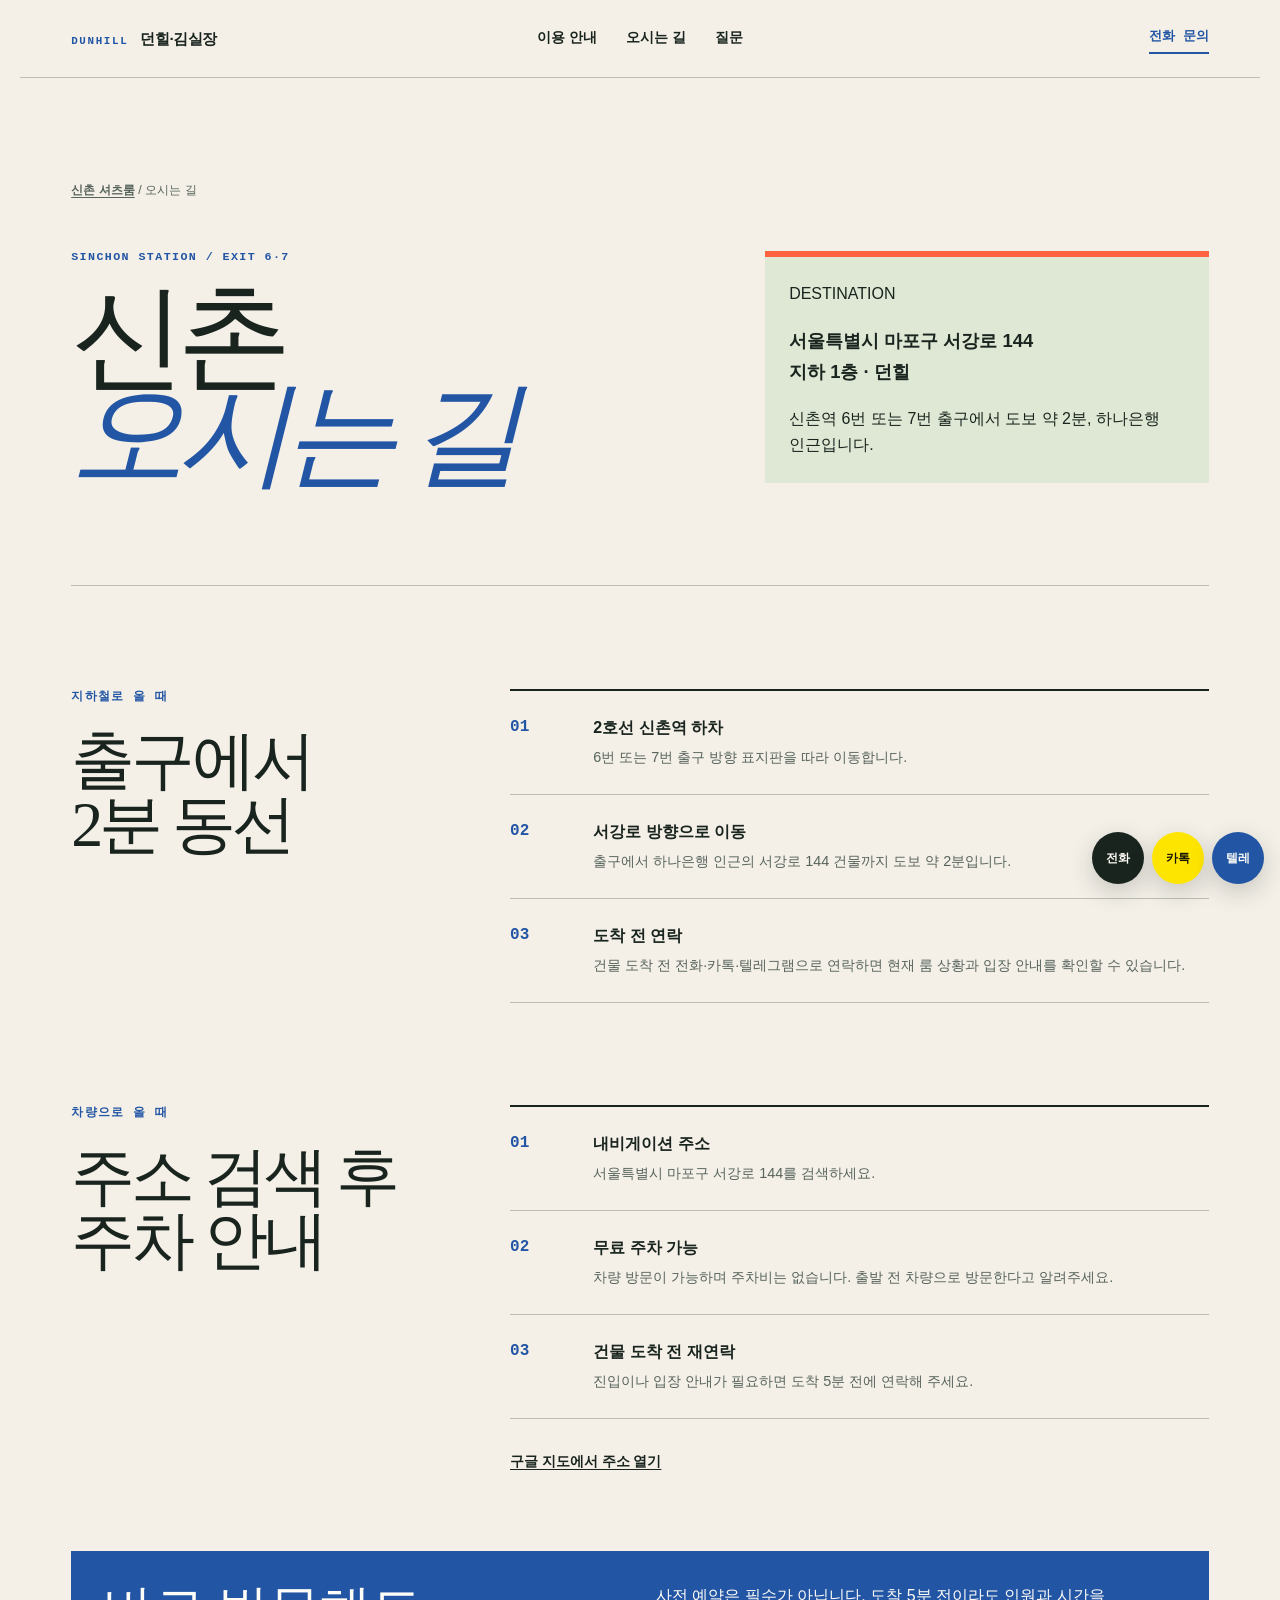
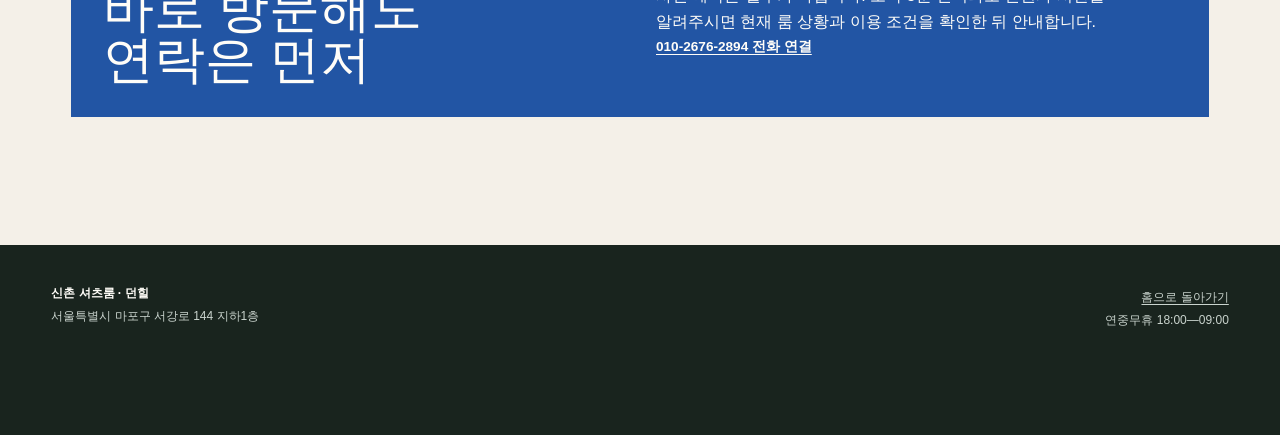
==== location/index.html @ 96c74629 "Publish the Sinchon Shirtroom site with location-focused content and GitHub Pages SEO support. Co-au" ====
<!DOCTYPE html>
<html lang="ko">
<head>
  <meta charset="utf-8">
  <meta name="viewport" content="width=device-width, initial-scale=1">
  <title>신촌 셔츠룸 위치 | 신촌역 6·7번 출구 도보 2분</title>
  <meta name="description" content="신촌 셔츠룸 던힐 오시는 길. 서울 마포구 서강로 144 지하1층, 신촌역 6·7번 출구에서 도보 2분. 하나은행 인근, 무료 주차 가능.">
  <meta name="robots" content="index,follow,max-image-preview:large">
  <link rel="canonical" href="https://shirt-room.github.io/sinchonshirtroom/location/">
  <meta name="theme-color" content="#dfe8d5">

  <meta property="og:type" content="website">
  <meta property="og:locale" content="ko_KR">
  <meta property="og:site_name" content="신촌 셔츠룸 · 던힐">
  <meta property="og:title" content="신촌 셔츠룸 위치 | 신촌역 도보 2분">
  <meta property="og:description" content="신촌역 6·7번 출구에서 서강로 144 지하1층까지 오는 길을 확인하세요.">
  <meta property="og:url" content="https://shirt-room.github.io/sinchonshirtroom/location/">
  <meta property="og:image" content="https://shirt-room.github.io/sinchonshirtroom/assets/img/og-card.svg">
  <meta property="og:image:alt" content="신촌 셔츠룸 던힐 위치 안내">
  <meta name="twitter:card" content="summary_large_image">

  <link rel="icon" href="../favicon.svg" type="image/svg+xml">
  <link rel="stylesheet" href="../assets/css/site.css">
  <script type="application/ld+json">
  {
    "@context": "https://schema.org",
    "@graph": [
      {
        "@type": "WebPage",
        "@id": "https://shirt-room.github.io/sinchonshirtroom/location/#webpage",
        "url": "https://shirt-room.github.io/sinchonshirtroom/location/",
        "name": "신촌 셔츠룸 위치",
        "description": "신촌역 6·7번 출구에서 던힐까지 오는 길과 주차 안내",
        "inLanguage": "ko-KR",
        "isPartOf": {
          "@id": "https://shirt-room.github.io/sinchonshirtroom/#website"
        },
        "about": {
          "@id": "https://shirt-room.github.io/sinchonshirtroom/#business"
        }
      },
      {
        "@type": "BreadcrumbList",
        "itemListElement": [
          {
            "@type": "ListItem",
            "position": 1,
            "name": "신촌 셔츠룸",
            "item": "https://shirt-room.github.io/sinchonshirtroom/"
          },
          {
            "@type": "ListItem",
            "position": 2,
            "name": "오시는 길",
            "item": "https://shirt-room.github.io/sinchonshirtroom/location/"
          }
        ]
      }
    ]
  }
  </script>
</head>
<body>
  <a class="skip-link" href="#main">본문 바로가기</a>
  <header class="site-header">
    <a class="wordmark" href="../" aria-label="신촌 셔츠룸 홈">
      <span>DUNHILL</span>
      <strong>던힐·김실장</strong>
    </a>
    <nav class="top-nav" aria-label="주요 메뉴">
      <a href="../#guide">이용 안내</a>
      <a href="./" aria-current="page">오시는 길</a>
      <a href="../#faq">질문</a>
    </nav>
    <a class="header-call" href="tel:01026762894">전화&nbsp;문의</a>
  </header>

  <main id="main" class="subpage-main">
    <nav class="breadcrumb" aria-label="현재 위치">
      <a href="../">신촌 셔츠룸</a> <span aria-hidden="true">/</span> 오시는 길
    </nav>

    <section class="subpage-hero" aria-labelledby="location-title">
      <div>
        <p class="frequency">SINCHON STATION / EXIT 6·7</p>
        <h1 id="location-title">신촌<br><em>오시는 길</em></h1>
      </div>
      <div class="subpage-hero-copy">
        <p>DESTINATION</p>
        <address>서울특별시 마포구 서강로 144<br>지하 1층 · 던힐</address>
        <p>신촌역 6번 또는 7번 출구에서 도보 약 2분, 하나은행 인근입니다.</p>
      </div>
    </section>

    <section class="direction-list" aria-labelledby="walk-title">
      <div>
        <p class="eyebrow">지하철로 올 때</p>
        <h2 id="walk-title">출구에서<br>2분 동선</h2>
      </div>
      <ol class="direction-steps">
        <li>
          <div>
            <h3>2호선 신촌역 하차</h3>
            <p>6번 또는 7번 출구 방향 표지판을 따라 이동합니다.</p>
          </div>
        </li>
        <li>
          <div>
            <h3>서강로 방향으로 이동</h3>
            <p>출구에서 하나은행 인근의 서강로 144 건물까지 도보 약 2분입니다.</p>
          </div>
        </li>
        <li>
          <div>
            <h3>도착 전 연락</h3>
            <p>건물 도착 전 전화·카톡·텔레그램으로 연락하면 현재 룸 상황과 입장 안내를 확인할 수 있습니다.</p>
          </div>
        </li>
      </ol>
    </section>

    <section class="direction-list" aria-labelledby="car-title">
      <div>
        <p class="eyebrow">차량으로 올 때</p>
        <h2 id="car-title">주소 검색 후<br>주차 안내</h2>
      </div>
      <div>
        <ol class="direction-steps">
          <li>
            <div>
              <h3>내비게이션 주소</h3>
              <p>서울특별시 마포구 서강로 144를 검색하세요.</p>
            </div>
          </li>
          <li>
            <div>
              <h3>무료 주차 가능</h3>
              <p>차량 방문이 가능하며 주차비는 없습니다. 출발 전 차량으로 방문한다고 알려주세요.</p>
            </div>
          </li>
          <li>
            <div>
              <h3>건물 도착 전 재연락</h3>
              <p>진입이나 입장 안내가 필요하면 도착 5분 전에 연락해 주세요.</p>
            </div>
          </li>
        </ol>
        <p class="route-actions">
          <a href="https://www.google.com/maps/search/?api=1&amp;query=%EC%84%9C%EC%9A%B8%ED%8A%B9%EB%B3%84%EC%8B%9C+%EB%A7%88%ED%8F%AC%EA%B5%AC+%EC%84%9C%EA%B0%95%EB%A1%9C+144" target="_blank" rel="noopener noreferrer">구글 지도에서 주소 열기</a>
        </p>
      </div>
    </section>

    <section class="location-note" aria-labelledby="before-title">
      <h2 id="before-title">바로 방문해도<br>연락은 먼저</h2>
      <div>
        <p>사전 예약은 필수가 아닙니다. 도착 5분 전이라도 인원과 시간을 알려주시면 현재 룸 상황과 이용 조건을 확인한 뒤 안내합니다.</p>
        <p class="route-actions"><a href="tel:01026762894">010&#8209;2676&#8209;2894&nbsp;전화&nbsp;연결</a></p>
      </div>
    </section>
  </main>

  <footer class="site-footer">
    <div>
      <strong>신촌 셔츠룸 · 던힐</strong>
      <p>서울특별시 마포구 서강로 144 지하1층</p>
    </div>
    <div>
      <p><a href="../">홈으로 돌아가기</a></p>
      <p>연중무휴 18:00—09:00</p>
    </div>
  </footer>

  <nav class="floating-contact" aria-label="빠른 연락">
    <a class="quick-phone" href="tel:01026762894" aria-label="신촌 셔츠룸 전화 연결">전화</a>
    <button class="quick-kakao" type="button" data-copy="Ah88261" data-copy-label="카톡" aria-label="카카오톡 ID Ah88261 복사">카톡</button>
    <a class="quick-telegram" href="https://t.me/wnsrb001" target="_blank" rel="noopener noreferrer" aria-label="텔레그램 연결">텔레</a>
  </nav>
  <div class="copy-toast" role="status" aria-live="polite" data-toast></div>
  <script src="../assets/js/site.js" defer></script>
</body>
</html>
---- assets/css/site.css ----
:root {
  --paper: #f4f0e8;
  --pistachio: #dfe8d5;
  --ink: #19241e;
  --blue: #2255a4;
  --orange: #ff623e;
  --white: #fffdf8;
  --line: rgba(25, 36, 30, 0.25);
  --muted: #57645c;
  --max: 1240px;
  --side: clamp(1.1rem, 4vw, 4rem);
  --serif: Georgia, "Times New Roman", serif;
  --sans: "Pretendard Variable", Pretendard, "Noto Sans KR", "Malgun Gothic", sans-serif;
  --mono: "SFMono-Regular", Consolas, "Liberation Mono", monospace;
}

* {
  box-sizing: border-box;
}

html {
  scroll-behavior: smooth;
}

body {
  margin: 0;
  color: var(--ink);
  background: var(--paper);
  font-family: var(--sans);
  line-height: 1.65;
  word-break: keep-all;
  overflow-wrap: break-word;
}

button,
a {
  -webkit-tap-highlight-color: transparent;
}

a {
  color: inherit;
  text-decoration-thickness: 1px;
  text-underline-offset: 0.24em;
}

button,
input {
  font: inherit;
}

button {
  color: inherit;
}

address {
  font-style: normal;
}

.skip-link {
  position: fixed;
  z-index: 1000;
  top: 0.7rem;
  left: 0.7rem;
  padding: 0.65rem 0.9rem;
  color: var(--white);
  background: var(--ink);
  transform: translateY(-150%);
}

.skip-link:focus {
  transform: translateY(0);
}

:focus-visible {
  outline: 3px solid var(--orange);
  outline-offset: 4px;
}

.site-header {
  width: min(100%, var(--max));
  min-height: 78px;
  margin: 0 auto;
  padding: 0 var(--side);
  display: grid;
  grid-template-columns: 1fr auto 1fr;
  align-items: center;
  gap: 2rem;
  border-bottom: 1px solid var(--line);
}

.wordmark {
  width: max-content;
  display: flex;
  align-items: baseline;
  gap: 0.75rem;
  text-decoration: none;
}

.wordmark span {
  font: 700 0.68rem/1 var(--mono);
  letter-spacing: 0.15em;
  color: var(--blue);
}

.wordmark strong {
  font-size: 0.95rem;
  letter-spacing: -0.03em;
}

.top-nav {
  display: flex;
  gap: 1.8rem;
  font-size: 0.86rem;
  font-weight: 700;
}

.top-nav a {
  text-decoration: none;
}

.top-nav a:hover {
  color: var(--blue);
}

.header-call {
  justify-self: end;
  padding: 0.5rem 0;
  color: var(--blue);
  font: 800 0.8rem/1 var(--mono);
  text-decoration: none;
  border-bottom: 2px solid currentColor;
}

main {
  display: block;
}

.hero {
  width: min(100%, var(--max));
  min-height: 690px;
  margin: 0 auto;
  padding: clamp(3.5rem, 8vw, 7.5rem) var(--side) clamp(4rem, 8vw, 7rem);
  display: grid;
  grid-template-columns: minmax(0, 1.55fr) minmax(290px, 0.7fr);
  gap: clamp(3rem, 7vw, 7rem);
  align-items: end;
  background:
    linear-gradient(var(--line), var(--line)) 62% 0 / 1px 100% no-repeat,
    var(--pistachio);
}

.frequency,
.eyebrow {
  margin: 0 0 1.5rem;
  color: var(--blue);
  font: 700 0.73rem/1.4 var(--mono);
  letter-spacing: 0.12em;
  text-transform: uppercase;
}

.sub-brand {
  margin: 0;
  display: flex;
  align-items: center;
  gap: 0.75rem;
  font-size: 1rem;
  font-weight: 800;
}

.sub-brand span {
  color: var(--orange);
}

.hero h1 {
  max-width: 770px;
  margin: 1rem 0 1.7rem;
  font: 400 clamp(5.2rem, 11vw, 9.6rem)/0.79 var(--serif);
  letter-spacing: -0.09em;
}

.hero h1 em {
  color: var(--blue);
  font-style: italic;
}

.hero-lead {
  max-width: 630px;
  margin: 0;
  font-size: clamp(1.02rem, 1.5vw, 1.22rem);
  line-height: 1.8;
}

.hero-actions {
  margin-top: 2.2rem;
  display: flex;
  flex-wrap: wrap;
  gap: 0.7rem;
}

.button {
  min-height: 50px;
  padding: 0.8rem 1.2rem;
  display: inline-flex;
  align-items: center;
  justify-content: center;
  border: 1px solid var(--ink);
  border-radius: 0;
  font-size: 0.9rem;
  font-weight: 800;
  text-decoration: none;
  cursor: pointer;
}

.button-primary {
  color: var(--white);
  background: var(--ink);
}

.button-secondary {
  background: transparent;
}

.button:hover {
  color: var(--white);
  background: var(--blue);
  border-color: var(--blue);
}

.on-air {
  margin-bottom: 0.3rem;
  background: var(--white);
  border-top: 7px solid var(--orange);
}

.on-air-head {
  min-height: 54px;
  padding: 0 1.15rem;
  display: flex;
  align-items: center;
  gap: 0.7rem;
  color: var(--white);
  background: var(--blue);
  font: 700 0.75rem/1 var(--mono);
  letter-spacing: 0.08em;
}

.signal {
  width: 9px;
  height: 9px;
  display: inline-block;
  background: var(--orange);
  border-radius: 50%;
}

.on-air dl {
  margin: 0;
}

.on-air dl div {
  min-height: 72px;
  padding: 0.9rem 1.15rem;
  display: grid;
  grid-template-columns: 4rem 1fr;
  align-items: center;
  gap: 0.7rem;
  border-bottom: 1px solid var(--line);
}

.on-air dt {
  color: var(--blue);
  font: 700 0.68rem/1 var(--mono);
  letter-spacing: 0.1em;
}

.on-air dd {
  margin: 0;
  font-weight: 800;
  line-height: 1.4;
}

.on-air > p {
  margin: 0;
  padding: 1.15rem;
  color: var(--muted);
  font-size: 0.82rem;
  line-height: 1.65;
}

.notice-strip {
  padding: 1.05rem var(--side);
  display: flex;
  justify-content: center;
  gap: 2rem;
  color: var(--white);
  background: var(--ink);
  font: 700 0.78rem/1.45 var(--mono);
  letter-spacing: -0.02em;
}

.notice-strip p {
  margin: 0;
}

.notice-strip p:first-child {
  color: #aee05e;
}

.editorial-section {
  width: min(100%, var(--max));
  margin: 0 auto;
  padding: clamp(5rem, 10vw, 9rem) var(--side);
  display: grid;
  grid-template-columns: 90px minmax(0, 1fr) minmax(250px, 0.48fr);
  gap: clamp(2rem, 5vw, 5rem);
  border-bottom: 1px solid var(--line);
}

.section-index {
  padding-top: 0.4rem;
  color: var(--blue);
  font-family: var(--mono);
}

.section-index span {
  display: block;
  font-size: 2.5rem;
  line-height: 1;
}

.section-index p {
  margin: 0.8rem 0 0;
  font-size: 0.66rem;
  font-weight: 700;
  line-height: 1.5;
  letter-spacing: 0.1em;
}

.section-main h2,
.program-heading h2,
.route-copy h2,
.hours-section h2,
.faq-heading h2,
.contact-stage h2 {
  margin: 0;
  font: 400 clamp(2.5rem, 5vw, 5.3rem)/0.98 var(--serif);
  letter-spacing: -0.06em;
}

.section-intro {
  max-width: 630px;
  margin: 1.8rem 0 3rem;
  color: var(--muted);
  font-size: 1.03rem;
}

.cue-list {
  margin: 0;
  padding: 0;
  list-style: none;
  border-top: 2px solid var(--ink);
}

.cue-list li {
  padding: 1.35rem 0;
  display: grid;
  grid-template-columns: 5.5rem 1fr;
  gap: 1rem;
  border-bottom: 1px solid var(--line);
}

.cue-list li > span {
  padding-top: 0.24rem;
  color: var(--blue);
  font: 700 0.72rem/1 var(--mono);
}

.cue-list h3,
.program-item h3 {
  margin: 0 0 0.35rem;
  font-size: 1.08rem;
  line-height: 1.35;
  letter-spacing: -0.03em;
}

.cue-list p,
.program-item p {
  margin: 0;
  color: var(--muted);
  font-size: 0.9rem;
  line-height: 1.65;
}

.message-sample {
  align-self: end;
  padding: 1.35rem;
  background: var(--blue);
  color: var(--white);
  transform: rotate(1.5deg);
}

.message-sample > p {
  margin: 0 0 1.4rem;
  color: #c6d9ff;
  font: 700 0.65rem/1 var(--mono);
  letter-spacing: 0.1em;
}

.message-sample blockquote {
  margin: 0;
  font-size: 1.05rem;
  font-weight: 800;
  line-height: 1.7;
}

.message-sample button {
  width: 100%;
  margin-top: 1.4rem;
  padding: 0.75rem;
  color: var(--ink);
  background: var(--white);
  border: 0;
  border-radius: 0;
  font-size: 0.8rem;
  font-weight: 800;
  cursor: pointer;
}

.program-grid {
  width: min(100%, var(--max));
  margin: 0 auto;
  padding: clamp(5rem, 9vw, 8rem) var(--side);
  display: grid;
  grid-template-columns: repeat(4, minmax(0, 1fr));
  border-bottom: 1px solid var(--line);
}

.program-heading {
  grid-column: span 2;
  padding: 0 clamp(1rem, 3vw, 3rem) 4rem 0;
}

.program-item {
  min-height: 230px;
  padding: 1.5rem;
  display: flex;
  flex-direction: column;
  justify-content: flex-end;
  border-left: 1px solid var(--line);
  border-top: 1px solid var(--line);
}

.program-item > span {
  margin-bottom: auto;
  color: var(--orange);
  font: 700 1.5rem/1 var(--mono);
}

.program-item:nth-of-type(2) {
  background: var(--pistachio);
}

.program-item:nth-of-type(4) {
  color: var(--white);
  background: var(--blue);
}

.program-item:nth-of-type(4) p {
  color: #dce8ff;
}

.route-section {
  width: min(100%, var(--max));
  margin: 0 auto;
  padding: 0 var(--side);
  display: grid;
  grid-template-columns: 1fr 1fr;
  border-bottom: 1px solid var(--line);
}

.route-map {
  min-height: 650px;
  position: relative;
  overflow: hidden;
  background: var(--orange);
  border-right: 1px solid var(--line);
}

.route-line {
  position: absolute;
  top: 18%;
  left: 23%;
  width: 4px;
  height: 67%;
  background: var(--ink);
  transform: rotate(27deg);
  transform-origin: center;
}

.route-line::before,
.route-line::after {
  content: "";
  width: 18px;
  height: 18px;
  position: absolute;
  left: 50%;
  background: var(--paper);
  border: 4px solid var(--ink);
  border-radius: 50%;
  transform: translateX(-50%);
}

.route-line::before {
  top: 22%;
}

.route-line::after {
  bottom: 12%;
}

.station {
  width: 68px;
  height: 68px;
  position: absolute;
  display: grid;
  place-items: center;
  color: var(--white);
  background: var(--blue);
  border-radius: 50%;
  font: 700 1.8rem/1 var(--mono);
  z-index: 1;
}

.station-six {
  top: 11%;
  left: 12%;
}

.station-seven {
  bottom: 12%;
  right: 11%;
}

.landmark,
.destination {
  position: absolute;
  padding: 0.6rem 0.75rem;
  color: var(--ink);
  background: var(--paper);
  border: 2px solid var(--ink);
  font: 800 0.75rem/1.25 var(--mono);
}

.landmark {
  top: 36%;
  right: 10%;
}

.destination {
  bottom: 24%;
  left: 12%;
  color: var(--white);
  background: var(--ink);
}

.route-copy {
  padding: clamp(4rem, 8vw, 7rem) clamp(2rem, 6vw, 6rem);
  align-self: center;
}

.route-copy address {
  margin: 2rem 0 1rem;
  font-size: 1.15rem;
  font-weight: 800;
  line-height: 1.65;
}

.route-copy > p {
  margin: 0;
  color: var(--muted);
}

.route-actions {
  margin-top: 2rem;
  display: flex;
  flex-wrap: wrap;
  gap: 1rem;
  font-size: 0.85rem;
  font-weight: 800;
}

.hours-section {
  width: min(100%, var(--max));
  margin: 0 auto;
  padding: clamp(5rem, 10vw, 9rem) var(--side);
  display: grid;
  grid-template-columns: 1.2fr 0.8fr;
  gap: clamp(3rem, 8vw, 8rem);
  border-bottom: 1px solid var(--line);
}

.hours-copy > p {
  margin: 0 0 2.5rem;
  color: var(--muted);
}

.hours-copy dl {
  margin: 0;
  border-top: 2px solid var(--ink);
}

.hours-copy dl div {
  padding: 1rem 0;
  display: flex;
  justify-content: space-between;
  gap: 1.5rem;
  border-bottom: 1px solid var(--line);
}

.hours-copy dt {
  font-size: 0.86rem;
}

.hours-copy dd {
  margin: 0;
  font: 700 0.85rem/1.4 var(--mono);
}

.faq-section {
  width: min(100%, var(--max));
  margin: 0 auto;
  padding: clamp(5rem, 10vw, 9rem) var(--side);
  display: grid;
  grid-template-columns: 0.75fr 1.25fr;
  gap: clamp(3rem, 8vw, 8rem);
  background: var(--pistachio);
}

.faq-list {
  border-top: 2px solid var(--ink);
}

.faq-list details {
  border-bottom: 1px solid var(--line);
}

.faq-list summary {
  padding: 1.25rem 2.5rem 1.25rem 0;
  position: relative;
  list-style: none;
  font-weight: 800;
  cursor: pointer;
}

.faq-list summary::-webkit-details-marker {
  display: none;
}

.faq-list summary::after {
  content: "+";
  position: absolute;
  top: 1.1rem;
  right: 0;
  color: var(--blue);
  font: 400 1.55rem/1 var(--mono);
}

.faq-list details[open] summary::after {
  content: "−";
}

.faq-list details p {
  margin: -0.35rem 2.5rem 1.4rem 0;
  color: var(--muted);
  font-size: 0.92rem;
}

.contact-stage {
  padding: clamp(5rem, 10vw, 9rem) var(--side);
  color: var(--white);
  background: var(--blue);
  text-align: center;
}

.contact-stage > p {
  margin: 0 0 1.5rem;
  color: #bcd0f5;
  font: 700 0.75rem/1 var(--mono);
  letter-spacing: 0.16em;
}

.contact-stage h2 {
  max-width: 760px;
  margin: 0 auto;
  font-size: clamp(3.2rem, 8vw, 7.5rem);
}

.contact-options {
  max-width: 900px;
  margin: 3.5rem auto 0;
  display: grid;
  grid-template-columns: repeat(3, 1fr);
  border-top: 1px solid rgba(255, 255, 255, 0.4);
  border-bottom: 1px solid rgba(255, 255, 255, 0.4);
}

.contact-options a,
.contact-options button {
  min-height: 105px;
  padding: 1rem;
  display: flex;
  flex-direction: column;
  align-items: center;
  justify-content: center;
  gap: 0.5rem;
  color: var(--white);
  background: transparent;
  border: 0;
  border-right: 1px solid rgba(255, 255, 255, 0.4);
  border-radius: 0;
  text-decoration: none;
  cursor: pointer;
}

.contact-options > :last-child {
  border-right: 0;
}

.contact-options a:hover,
.contact-options button:hover {
  color: var(--ink);
  background: var(--orange);
}

.contact-options span {
  font: 700 0.64rem/1 var(--mono);
  letter-spacing: 0.08em;
}

.contact-options strong {
  font-size: 0.95rem;
}

.site-footer {
  padding: 2.4rem var(--side) 6.5rem;
  display: flex;
  justify-content: space-between;
  gap: 2rem;
  color: #cad4ce;
  background: var(--ink);
  font-size: 0.75rem;
}

.site-footer strong {
  color: var(--white);
}

.site-footer p {
  margin: 0.25rem 0 0;
}

.site-footer > div:last-child {
  text-align: right;
}

.floating-contact {
  position: fixed;
  z-index: 50;
  right: max(1rem, env(safe-area-inset-right));
  bottom: max(1rem, env(safe-area-inset-bottom));
  display: flex;
  gap: 0.5rem;
}

.floating-contact a,
.floating-contact button {
  width: 52px;
  height: 52px;
  display: grid;
  place-items: center;
  color: var(--white);
  background: var(--ink);
  border: 0;
  border-radius: 50%;
  box-shadow: 0 8px 24px rgba(25, 36, 30, 0.2);
  font-size: 0.72rem;
  font-weight: 900;
  text-decoration: none;
  cursor: pointer;
}

.floating-contact .quick-kakao {
  color: #181600;
  background: #fee500;
}

.floating-contact .quick-telegram {
  background: var(--blue);
}

.floating-contact a:hover,
.floating-contact button:hover {
  transform: translateY(-3px);
}

.copy-toast {
  max-width: calc(100vw - 2rem);
  padding: 0.72rem 1rem;
  position: fixed;
  z-index: 100;
  left: 50%;
  bottom: 1.2rem;
  color: var(--white);
  background: var(--ink);
  font-size: 0.8rem;
  font-weight: 800;
  opacity: 0;
  pointer-events: none;
  transform: translate(-50%, 140%);
  transition: opacity 180ms ease, transform 180ms ease;
}

.copy-toast.is-visible {
  opacity: 1;
  transform: translate(-50%, 0);
}

/* Location page */
.subpage-main {
  width: min(100%, var(--max));
  margin: 0 auto;
  padding: clamp(3.5rem, 8vw, 7rem) var(--side) clamp(6rem, 10vw, 9rem);
}

.breadcrumb {
  margin: 0 0 3rem;
  color: var(--muted);
  font-size: 0.78rem;
}

.breadcrumb a {
  font-weight: 800;
}

.subpage-hero {
  padding-bottom: clamp(4rem, 8vw, 7rem);
  display: grid;
  grid-template-columns: 1fr 0.75fr;
  gap: clamp(3rem, 8vw, 8rem);
  align-items: end;
  border-bottom: 1px solid var(--line);
}

.subpage-hero h1 {
  margin: 0;
  font: 400 clamp(4rem, 9vw, 8.5rem)/0.84 var(--serif);
  letter-spacing: -0.08em;
}

.subpage-hero h1 em {
  color: var(--blue);
  font-style: italic;
}

.subpage-hero-copy {
  padding: 1.5rem;
  background: var(--pistachio);
  border-top: 6px solid var(--orange);
}

.subpage-hero-copy p {
  margin: 0;
}

.subpage-hero-copy address {
  margin: 1.2rem 0;
  font-size: 1.15rem;
  font-weight: 800;
}

.direction-list {
  margin-top: clamp(4rem, 8vw, 7rem);
  display: grid;
  grid-template-columns: 0.65fr 1.35fr;
  gap: clamp(3rem, 8vw, 8rem);
}

.direction-list h2 {
  margin: 0;
  font: 400 clamp(2.7rem, 5vw, 5rem)/1 var(--serif);
  letter-spacing: -0.06em;
}

.direction-steps {
  margin: 0;
  padding: 0;
  list-style: none;
  counter-reset: route;
  border-top: 2px solid var(--ink);
}

.direction-steps li {
  padding: 1.5rem 0;
  display: grid;
  grid-template-columns: 4rem 1fr;
  gap: 1.2rem;
  border-bottom: 1px solid var(--line);
  counter-increment: route;
}

.direction-steps li::before {
  content: "0" counter(route);
  color: var(--blue);
  font: 700 1rem/1.5 var(--mono);
}

.direction-steps h3 {
  margin: 0 0 0.3rem;
  font-size: 1rem;
}

.direction-steps p {
  margin: 0;
  color: var(--muted);
  font-size: 0.9rem;
}

.location-note {
  margin-top: 4rem;
  padding: 2rem;
  display: grid;
  grid-template-columns: 1fr 1fr;
  gap: 2rem;
  color: var(--white);
  background: var(--blue);
}

.location-note h2 {
  margin: 0;
  font: 400 clamp(2rem, 4vw, 3.5rem)/1 var(--serif);
}

.location-note p {
  margin: 0;
}

.not-found {
  min-height: 100vh;
  padding: var(--side);
  display: grid;
  place-items: center;
  color: var(--white);
  background: var(--blue);
  text-align: center;
}

.not-found h1 {
  margin: 0;
  font: 400 clamp(7rem, 22vw, 18rem)/0.8 var(--serif);
  letter-spacing: -0.08em;
}

.not-found p {
  margin: 2rem 0;
}

.not-found a {
  display: inline-block;
  padding: 0.85rem 1.2rem;
  color: var(--ink);
  background: var(--orange);
  font-weight: 800;
  text-decoration: none;
}

@media (max-width: 900px) {
  .site-header {
    grid-template-columns: 1fr auto;
  }

  .top-nav {
    display: none;
  }

  .hero {
    min-height: auto;
    grid-template-columns: 1fr;
    background: var(--pistachio);
  }

  .on-air {
    max-width: 530px;
  }

  .editorial-section {
    grid-template-columns: 58px 1fr;
  }

  .message-sample {
    grid-column: 2;
    max-width: 400px;
    margin-top: 1rem;
  }

  .program-grid {
    grid-template-columns: repeat(2, 1fr);
  }

  .program-heading {
    grid-column: 1 / -1;
  }

  .route-section {
    grid-template-columns: 0.8fr 1.2fr;
  }

  .route-map {
    min-height: 540px;
  }

  .hours-section,
  .faq-section,
  .subpage-hero,
  .direction-list {
    grid-template-columns: 1fr;
  }

  .faq-heading {
    max-width: 550px;
  }
}

@media (max-width: 620px) {
  body {
    line-height: 1.7;
  }

  .site-header {
    min-height: 68px;
  }

  .wordmark span {
    display: none;
  }

  .header-call {
    min-height: 44px;
    display: flex;
    align-items: center;
  }

  .hero {
    padding-top: 3rem;
  }

  .frequency {
    margin-bottom: 1rem;
    font-size: 0.62rem;
  }

  .hero h1 {
    margin-top: 1.2rem;
    font-size: clamp(4.9rem, 25vw, 7rem);
  }

  .hero-actions {
    display: grid;
    grid-template-columns: 1fr 1fr;
  }

  .notice-strip {
    display: block;
    text-align: center;
  }

  .notice-strip p + p {
    margin-top: 0.35rem;
  }

  .editorial-section {
    grid-template-columns: 1fr;
  }

  .section-index {
    display: flex;
    align-items: center;
    gap: 1rem;
  }

  .section-index p {
    margin: 0;
  }

  .message-sample {
    grid-column: 1;
    margin-top: 0.5rem;
    transform: none;
  }

  .cue-list li {
    grid-template-columns: 4.4rem 1fr;
  }

  .program-item {
    min-height: 210px;
    padding: 1.1rem;
  }

  .route-section {
    padding: 0;
    grid-template-columns: 1fr;
  }

  .route-map {
    min-height: 400px;
    border-right: 0;
  }

  .route-copy {
    padding-right: var(--side);
    padding-left: var(--side);
  }

  .hours-section,
  .faq-section {
    gap: 3rem;
  }

  .hours-copy dl div {
    display: grid;
    grid-template-columns: 1fr auto;
  }

  .contact-options {
    grid-template-columns: 1fr;
  }

  .contact-options a,
  .contact-options button {
    min-height: 82px;
    border-right: 0;
    border-bottom: 1px solid rgba(255, 255, 255, 0.4);
  }

  .contact-options > :last-child {
    border-bottom: 0;
  }

  .site-footer {
    display: block;
  }

  .site-footer > div:last-child {
    margin-top: 1.2rem;
    text-align: left;
  }

  .floating-contact {
    right: 0.7rem;
    bottom: 0.7rem;
    gap: 0.35rem;
  }

  .floating-contact a,
  .floating-contact button {
    width: 48px;
    height: 48px;
  }

  .copy-toast {
    bottom: 4.6rem;
  }

  .subpage-hero h1 {
    font-size: clamp(4rem, 22vw, 6.5rem);
  }

  .location-note {
    grid-template-columns: 1fr;
  }
}

@media (prefers-reduced-motion: reduce) {
  html {
    scroll-behavior: auto;
  }

  *,
  *::before,
  *::after {
    scroll-behavior: auto !important;
    transition-duration: 0.01ms !important;
    animation-duration: 0.01ms !important;
    animation-iteration-count: 1 !important;
  }
}

@media print {
  .floating-contact,
  .header-call,
  .hero-actions,
  .contact-stage {
    display: none;
  }

  body {
    background: #fff;
  }
}
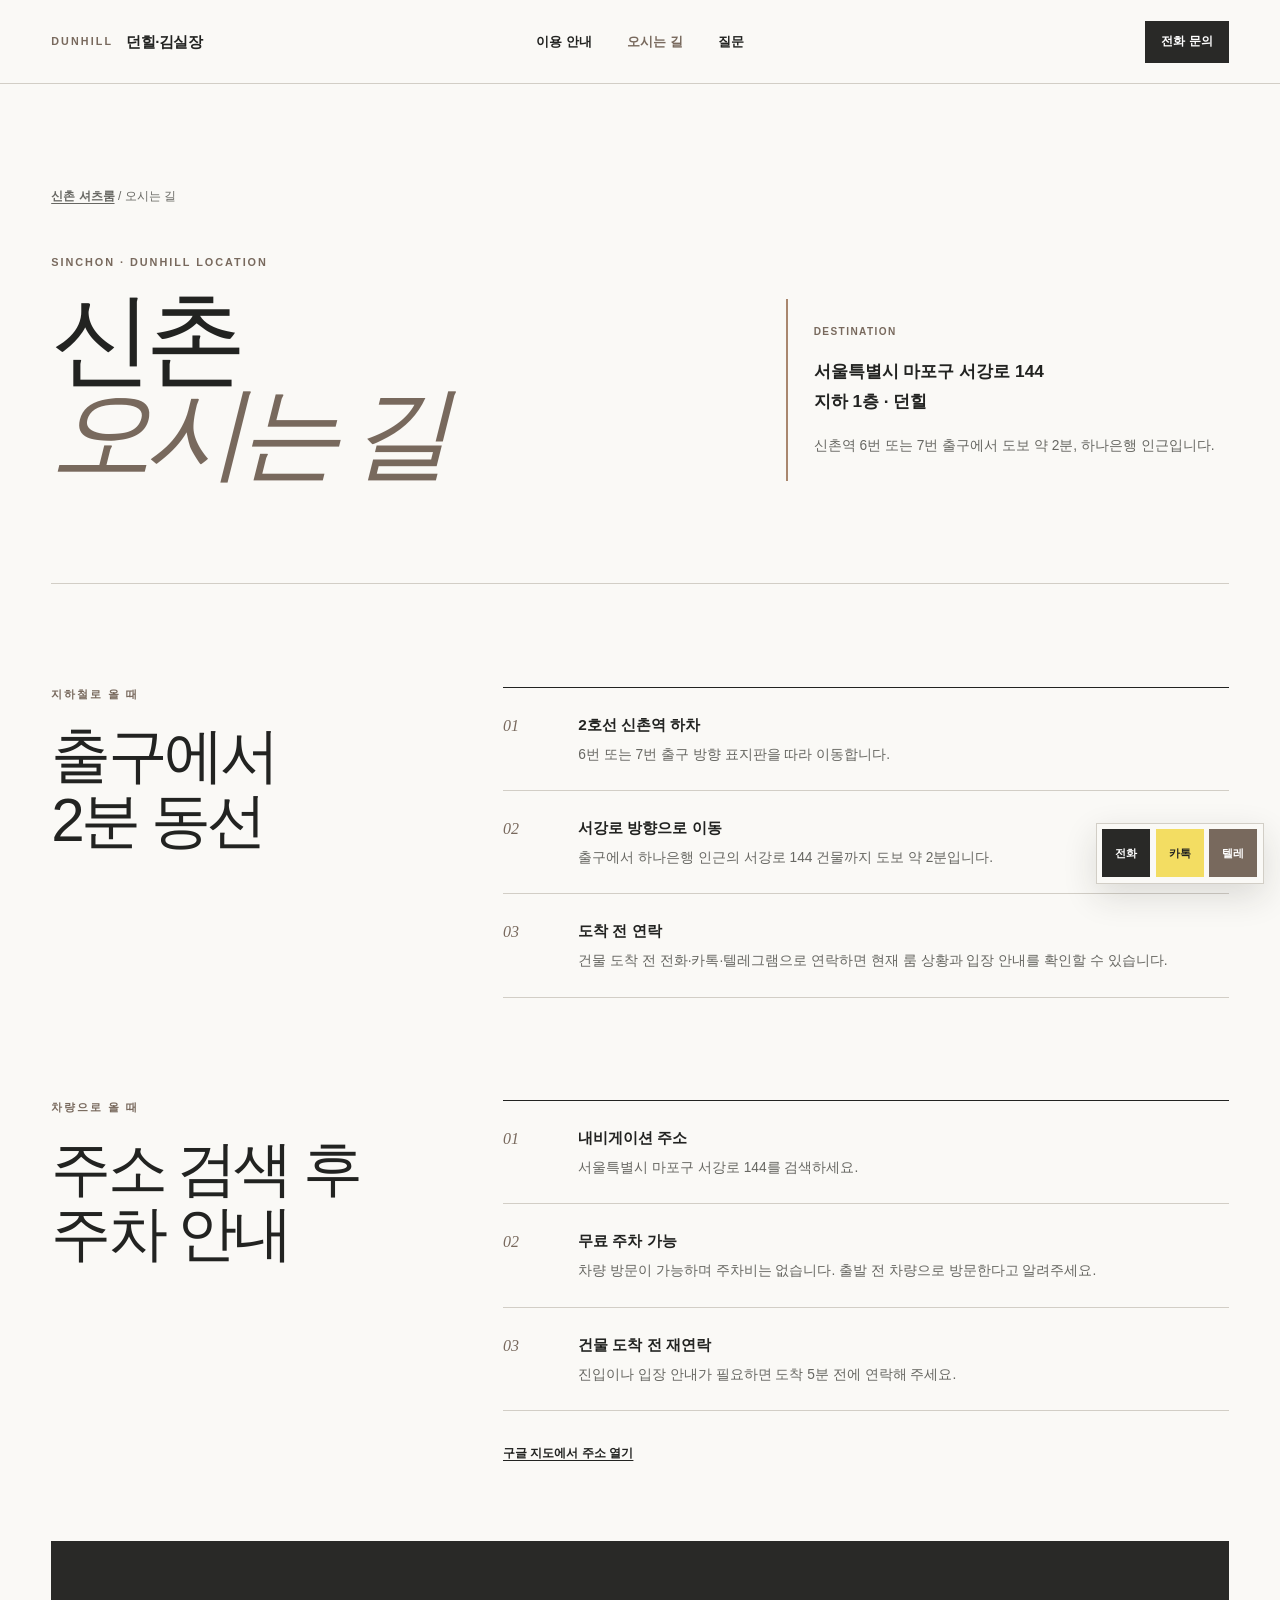
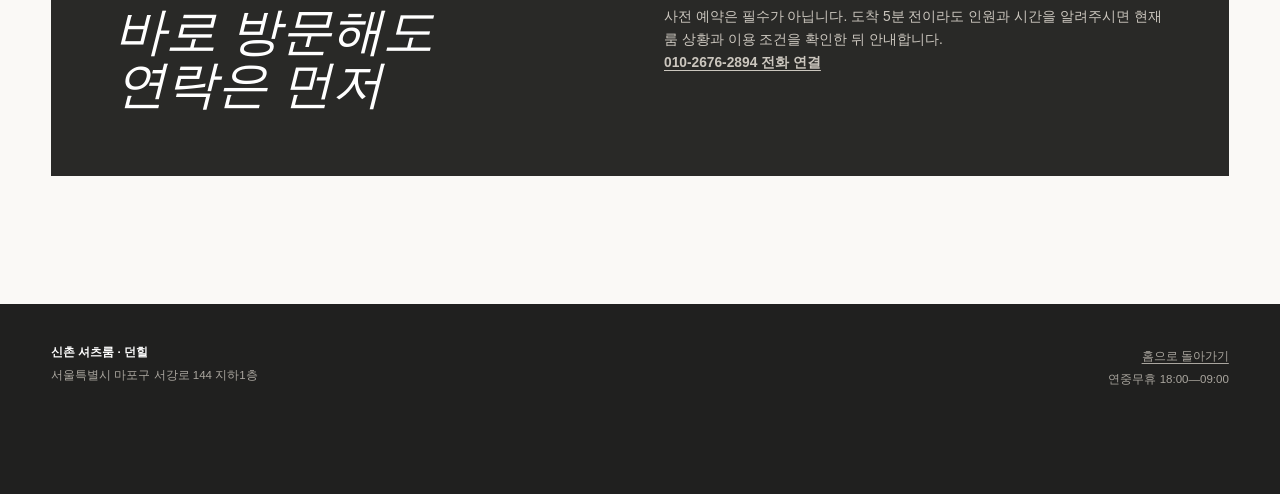
==== commit ceb5329b: "Replace the retro visual treatment with a restrained hotel-lounge design for a more contemporary, pr" ====
--- a/location/index.html
+++ b/location/index.html
@@ -7,7 +7,7 @@
   <meta name="description" content="신촌 셔츠룸 던힐 오시는 길. 서울 마포구 서강로 144 지하1층, 신촌역 6·7번 출구에서 도보 2분. 하나은행 인근, 무료 주차 가능.">
   <meta name="robots" content="index,follow,max-image-preview:large">
   <link rel="canonical" href="https://shirt-room.github.io/sinchonshirtroom/location/">
-  <meta name="theme-color" content="#dfe8d5">
+  <meta name="theme-color" content="#f1efe9">
 
   <meta property="og:type" content="website">
   <meta property="og:locale" content="ko_KR">
@@ -82,7 +82,7 @@
 
     <section class="subpage-hero" aria-labelledby="location-title">
       <div>
-        <p class="frequency">SINCHON STATION / EXIT 6·7</p>
+        <p class="frequency">SINCHON · DUNHILL LOCATION</p>
         <h1 id="location-title">신촌<br><em>오시는 길</em></h1>
       </div>
       <div class="subpage-hero-copy">
--- a/assets/css/site.css
+++ b/assets/css/site.css
@@ -1,17 +1,18 @@
 :root {
-  --paper: #f4f0e8;
-  --pistachio: #dfe8d5;
-  --ink: #19241e;
-  --blue: #2255a4;
-  --orange: #ff623e;
-  --white: #fffdf8;
-  --line: rgba(25, 36, 30, 0.25);
-  --muted: #57645c;
-  --max: 1240px;
-  --side: clamp(1.1rem, 4vw, 4rem);
-  --serif: Georgia, "Times New Roman", serif;
-  --sans: "Pretendard Variable", Pretendard, "Noto Sans KR", "Malgun Gothic", sans-serif;
-  --mono: "SFMono-Regular", Consolas, "Liberation Mono", monospace;
+  --canvas: #f1efe9;
+  --surface: #faf9f6;
+  --soft: #e5e0d8;
+  --ink: #222321;
+  --muted: #676762;
+  --taupe: #78695d;
+  --bronze: #a9876e;
+  --dark: #292927;
+  --line: #d2cec6;
+  --white: #ffffff;
+  --max: 1280px;
+  --side: clamp(1.25rem, 4vw, 4.5rem);
+  --sans: "Pretendard Variable", Pretendard, "Noto Sans KR", "Malgun Gothic", Arial, sans-serif;
+  --serif: "Iowan Old Style", "Palatino Linotype", "Noto Serif KR", Georgia, serif;
 }
 
 * {
@@ -25,22 +26,18 @@
 body {
   margin: 0;
   color: var(--ink);
-  background: var(--paper);
+  background: var(--canvas);
   font-family: var(--sans);
-  line-height: 1.65;
+  line-height: 1.7;
   word-break: keep-all;
   overflow-wrap: break-word;
-}
-
-button,
-a {
-  -webkit-tap-highlight-color: transparent;
+  -webkit-font-smoothing: antialiased;
 }
 
 a {
   color: inherit;
   text-decoration-thickness: 1px;
-  text-underline-offset: 0.24em;
+  text-underline-offset: 0.25em;
 }
 
 button,
@@ -58,12 +55,12 @@
 
 .skip-link {
   position: fixed;
-  z-index: 1000;
-  top: 0.7rem;
-  left: 0.7rem;
-  padding: 0.65rem 0.9rem;
-  color: var(--white);
-  background: var(--ink);
+  z-index: 100;
+  top: 0.75rem;
+  left: 0.75rem;
+  padding: 0.7rem 1rem;
+  color: var(--white);
+  background: var(--dark);
   transform: translateY(-150%);
 }
 
@@ -72,148 +69,158 @@
 }
 
 :focus-visible {
-  outline: 3px solid var(--orange);
+  outline: 2px solid var(--bronze);
   outline-offset: 4px;
 }
 
 .site-header {
   width: min(100%, var(--max));
-  min-height: 78px;
+  height: 84px;
   margin: 0 auto;
   padding: 0 var(--side);
   display: grid;
   grid-template-columns: 1fr auto 1fr;
   align-items: center;
   gap: 2rem;
+  background: var(--surface);
   border-bottom: 1px solid var(--line);
 }
 
 .wordmark {
   width: max-content;
   display: flex;
-  align-items: baseline;
-  gap: 0.75rem;
+  align-items: center;
+  gap: 0.8rem;
   text-decoration: none;
 }
 
 .wordmark span {
-  font: 700 0.68rem/1 var(--mono);
-  letter-spacing: 0.15em;
-  color: var(--blue);
+  color: var(--taupe);
+  font-size: 0.67rem;
+  font-weight: 700;
+  letter-spacing: 0.2em;
 }
 
 .wordmark strong {
-  font-size: 0.95rem;
+  font-size: 0.94rem;
   letter-spacing: -0.03em;
 }
 
 .top-nav {
   display: flex;
-  gap: 1.8rem;
-  font-size: 0.86rem;
-  font-weight: 700;
+  gap: 2.2rem;
+  font-size: 0.8rem;
+  font-weight: 650;
 }
 
 .top-nav a {
   text-decoration: none;
 }
 
-.top-nav a:hover {
-  color: var(--blue);
+.top-nav a:hover,
+.top-nav a[aria-current="page"] {
+  color: var(--taupe);
 }
 
 .header-call {
   justify-self: end;
-  padding: 0.5rem 0;
-  color: var(--blue);
-  font: 800 0.8rem/1 var(--mono);
+  min-height: 42px;
+  padding: 0 1rem;
+  display: inline-flex;
+  align-items: center;
+  color: var(--white);
+  background: var(--dark);
+  font-size: 0.78rem;
+  font-weight: 700;
   text-decoration: none;
-  border-bottom: 2px solid currentColor;
-}
-
-main {
-  display: block;
 }
 
 .hero {
   width: min(100%, var(--max));
   min-height: 690px;
   margin: 0 auto;
-  padding: clamp(3.5rem, 8vw, 7.5rem) var(--side) clamp(4rem, 8vw, 7rem);
-  display: grid;
-  grid-template-columns: minmax(0, 1.55fr) minmax(290px, 0.7fr);
-  gap: clamp(3rem, 7vw, 7rem);
-  align-items: end;
-  background:
-    linear-gradient(var(--line), var(--line)) 62% 0 / 1px 100% no-repeat,
-    var(--pistachio);
+  padding: clamp(4.5rem, 9vw, 8rem) var(--side);
+  display: grid;
+  grid-template-columns: minmax(0, 1.4fr) minmax(300px, 0.65fr);
+  gap: clamp(3.5rem, 8vw, 8rem);
+  align-items: center;
+  background: var(--surface);
 }
 
 .frequency,
 .eyebrow {
-  margin: 0 0 1.5rem;
-  color: var(--blue);
-  font: 700 0.73rem/1.4 var(--mono);
-  letter-spacing: 0.12em;
-  text-transform: uppercase;
+  margin: 0 0 1.35rem;
+  color: var(--taupe);
+  font-size: 0.68rem;
+  font-weight: 700;
+  line-height: 1.4;
+  letter-spacing: 0.18em;
 }
 
 .sub-brand {
-  margin: 0;
+  margin: 0 0 1.2rem;
   display: flex;
   align-items: center;
-  gap: 0.75rem;
-  font-size: 1rem;
-  font-weight: 800;
+  gap: 0.7rem;
+  font-size: 0.9rem;
+  font-weight: 650;
 }
 
 .sub-brand span {
-  color: var(--orange);
+  color: var(--bronze);
+  font-weight: 400;
 }
 
 .hero h1 {
-  max-width: 770px;
-  margin: 1rem 0 1.7rem;
-  font: 400 clamp(5.2rem, 11vw, 9.6rem)/0.79 var(--serif);
+  max-width: 760px;
+  margin: 0;
+  font-size: clamp(4.4rem, 9vw, 8.4rem);
+  font-weight: 320;
+  line-height: 0.9;
+  letter-spacing: -0.085em;
+}
+
+.hero h1 em {
+  display: inline-block;
+  color: var(--taupe);
+  font-family: var(--serif);
+  font-weight: 400;
+  font-style: italic;
   letter-spacing: -0.09em;
 }
 
-.hero h1 em {
-  color: var(--blue);
-  font-style: italic;
-}
-
 .hero-lead {
-  max-width: 630px;
-  margin: 0;
-  font-size: clamp(1.02rem, 1.5vw, 1.22rem);
-  line-height: 1.8;
+  max-width: 610px;
+  margin: 2.1rem 0 0;
+  color: var(--muted);
+  font-size: clamp(1rem, 1.5vw, 1.13rem);
+  line-height: 1.85;
 }
 
 .hero-actions {
-  margin-top: 2.2rem;
+  margin-top: 2.1rem;
   display: flex;
   flex-wrap: wrap;
-  gap: 0.7rem;
+  gap: 0.65rem;
 }
 
 .button {
-  min-height: 50px;
-  padding: 0.8rem 1.2rem;
+  min-height: 52px;
+  padding: 0.82rem 1.3rem;
   display: inline-flex;
   align-items: center;
   justify-content: center;
-  border: 1px solid var(--ink);
+  border: 1px solid var(--dark);
   border-radius: 0;
-  font-size: 0.9rem;
-  font-weight: 800;
+  font-size: 0.83rem;
+  font-weight: 700;
   text-decoration: none;
   cursor: pointer;
 }
 
 .button-primary {
   color: var(--white);
-  background: var(--ink);
+  background: var(--dark);
 }
 
 .button-secondary {
@@ -222,33 +229,34 @@
 
 .button:hover {
   color: var(--white);
-  background: var(--blue);
-  border-color: var(--blue);
+  background: var(--taupe);
+  border-color: var(--taupe);
 }
 
 .on-air {
-  margin-bottom: 0.3rem;
-  background: var(--white);
-  border-top: 7px solid var(--orange);
+  align-self: stretch;
+  max-height: 475px;
+  margin: auto 0;
+  background: var(--soft);
+  border: 1px solid var(--line);
 }
 
 .on-air-head {
-  min-height: 54px;
-  padding: 0 1.15rem;
+  min-height: 62px;
+  padding: 0 1.25rem;
   display: flex;
   align-items: center;
   gap: 0.7rem;
-  color: var(--white);
-  background: var(--blue);
-  font: 700 0.75rem/1 var(--mono);
-  letter-spacing: 0.08em;
+  border-bottom: 1px solid var(--line);
+  font-size: 0.66rem;
+  letter-spacing: 0.16em;
 }
 
 .signal {
-  width: 9px;
-  height: 9px;
+  width: 7px;
+  height: 7px;
   display: inline-block;
-  background: var(--orange);
+  background: var(--bronze);
   border-radius: 50%;
 }
 
@@ -257,44 +265,47 @@
 }
 
 .on-air dl div {
-  min-height: 72px;
-  padding: 0.9rem 1.15rem;
-  display: grid;
-  grid-template-columns: 4rem 1fr;
+  min-height: 65px;
+  padding: 0.85rem 1.25rem;
+  display: grid;
+  grid-template-columns: 4.2rem 1fr;
   align-items: center;
-  gap: 0.7rem;
+  gap: 1rem;
   border-bottom: 1px solid var(--line);
 }
 
 .on-air dt {
-  color: var(--blue);
-  font: 700 0.68rem/1 var(--mono);
-  letter-spacing: 0.1em;
+  color: var(--taupe);
+  font-size: 0.62rem;
+  font-weight: 700;
+  letter-spacing: 0.12em;
 }
 
 .on-air dd {
   margin: 0;
-  font-weight: 800;
-  line-height: 1.4;
+  font-size: 0.88rem;
+  font-weight: 650;
+  line-height: 1.45;
 }
 
 .on-air > p {
   margin: 0;
-  padding: 1.15rem;
+  padding: 1.15rem 1.25rem;
   color: var(--muted);
-  font-size: 0.82rem;
+  font-size: 0.76rem;
   line-height: 1.65;
 }
 
 .notice-strip {
-  padding: 1.05rem var(--side);
+  width: min(100%, var(--max));
+  margin: 0 auto;
+  padding: 1rem var(--side);
   display: flex;
   justify-content: center;
-  gap: 2rem;
-  color: var(--white);
-  background: var(--ink);
-  font: 700 0.78rem/1.45 var(--mono);
-  letter-spacing: -0.02em;
+  gap: 2.5rem;
+  color: #ddd8d0;
+  background: var(--dark);
+  font-size: 0.76rem;
 }
 
 .notice-strip p {
@@ -302,7 +313,8 @@
 }
 
 .notice-strip p:first-child {
-  color: #aee05e;
+  color: var(--white);
+  font-weight: 700;
 }
 
 .editorial-section {
@@ -310,29 +322,29 @@
   margin: 0 auto;
   padding: clamp(5rem, 10vw, 9rem) var(--side);
   display: grid;
-  grid-template-columns: 90px minmax(0, 1fr) minmax(250px, 0.48fr);
-  gap: clamp(2rem, 5vw, 5rem);
+  grid-template-columns: 60px minmax(0, 1fr) minmax(240px, 0.45fr);
+  gap: clamp(2.5rem, 6vw, 6rem);
+  background: var(--canvas);
   border-bottom: 1px solid var(--line);
 }
 
 .section-index {
-  padding-top: 0.4rem;
-  color: var(--blue);
-  font-family: var(--mono);
+  color: var(--taupe);
 }
 
 .section-index span {
   display: block;
-  font-size: 2.5rem;
+  font-family: var(--serif);
+  font-size: 2.1rem;
   line-height: 1;
 }
 
 .section-index p {
-  margin: 0.8rem 0 0;
-  font-size: 0.66rem;
-  font-weight: 700;
-  line-height: 1.5;
-  letter-spacing: 0.1em;
+  margin: 1rem 0 0;
+  font-size: 0.55rem;
+  font-weight: 700;
+  line-height: 1.55;
+  letter-spacing: 0.15em;
 }
 
 .section-main h2,
@@ -342,73 +354,77 @@
 .faq-heading h2,
 .contact-stage h2 {
   margin: 0;
-  font: 400 clamp(2.5rem, 5vw, 5.3rem)/0.98 var(--serif);
-  letter-spacing: -0.06em;
+  font-size: clamp(2.4rem, 4.5vw, 4.5rem);
+  font-weight: 350;
+  line-height: 1.08;
+  letter-spacing: -0.065em;
 }
 
 .section-intro {
-  max-width: 630px;
-  margin: 1.8rem 0 3rem;
+  max-width: 640px;
+  margin: 1.7rem 0 2.8rem;
   color: var(--muted);
-  font-size: 1.03rem;
+  font-size: 0.98rem;
 }
 
 .cue-list {
   margin: 0;
   padding: 0;
   list-style: none;
-  border-top: 2px solid var(--ink);
+  border-top: 1px solid var(--ink);
 }
 
 .cue-list li {
   padding: 1.35rem 0;
   display: grid;
-  grid-template-columns: 5.5rem 1fr;
+  grid-template-columns: 4.5rem 1fr;
   gap: 1rem;
   border-bottom: 1px solid var(--line);
 }
 
 .cue-list li > span {
-  padding-top: 0.24rem;
-  color: var(--blue);
-  font: 700 0.72rem/1 var(--mono);
+  padding-top: 0.23rem;
+  color: var(--taupe);
+  font-family: var(--serif);
+  font-size: 0.85rem;
+  font-style: italic;
 }
 
 .cue-list h3,
 .program-item h3 {
-  margin: 0 0 0.35rem;
-  font-size: 1.08rem;
-  line-height: 1.35;
-  letter-spacing: -0.03em;
+  margin: 0 0 0.25rem;
+  font-size: 1rem;
+  font-weight: 700;
+  line-height: 1.4;
+  letter-spacing: -0.025em;
 }
 
 .cue-list p,
 .program-item p {
   margin: 0;
   color: var(--muted);
-  font-size: 0.9rem;
-  line-height: 1.65;
+  font-size: 0.86rem;
 }
 
 .message-sample {
   align-self: end;
-  padding: 1.35rem;
-  background: var(--blue);
-  color: var(--white);
-  transform: rotate(1.5deg);
+  padding: 1.5rem;
+  background: var(--surface);
+  border: 1px solid var(--line);
 }
 
 .message-sample > p {
-  margin: 0 0 1.4rem;
-  color: #c6d9ff;
-  font: 700 0.65rem/1 var(--mono);
-  letter-spacing: 0.1em;
+  margin: 0 0 1.3rem;
+  color: var(--taupe);
+  font-size: 0.66rem;
+  font-weight: 700;
+  letter-spacing: 0.08em;
 }
 
 .message-sample blockquote {
   margin: 0;
-  font-size: 1.05rem;
-  font-weight: 800;
+  font-family: var(--serif);
+  font-size: 1.08rem;
   line-height: 1.7;
 }
 
@@ -416,13 +432,17 @@
   width: 100%;
   margin-top: 1.4rem;
   padding: 0.75rem;
-  color: var(--ink);
-  background: var(--white);
-  border: 0;
+  background: transparent;
+  border: 1px solid var(--ink);
   border-radius: 0;
-  font-size: 0.8rem;
-  font-weight: 800;
+  font-size: 0.76rem;
+  font-weight: 700;
   cursor: pointer;
+}
+
+.message-sample button:hover {
+  color: var(--white);
+  background: var(--dark);
 }
 
 .program-grid {
@@ -431,41 +451,32 @@
   padding: clamp(5rem, 9vw, 8rem) var(--side);
   display: grid;
   grid-template-columns: repeat(4, minmax(0, 1fr));
+  gap: 0;
+  background: var(--surface);
   border-bottom: 1px solid var(--line);
 }
 
 .program-heading {
   grid-column: span 2;
-  padding: 0 clamp(1rem, 3vw, 3rem) 4rem 0;
+  padding: 0 clamp(2rem, 4vw, 4rem) 4rem 0;
 }
 
 .program-item {
-  min-height: 230px;
-  padding: 1.5rem;
+  min-height: 220px;
+  padding: 1.4rem;
   display: flex;
   flex-direction: column;
   justify-content: flex-end;
+  border-top: 1px solid var(--line);
   border-left: 1px solid var(--line);
-  border-top: 1px solid var(--line);
 }
 
 .program-item > span {
   margin-bottom: auto;
-  color: var(--orange);
-  font: 700 1.5rem/1 var(--mono);
-}
-
-.program-item:nth-of-type(2) {
-  background: var(--pistachio);
-}
-
-.program-item:nth-of-type(4) {
-  color: var(--white);
-  background: var(--blue);
-}
-
-.program-item:nth-of-type(4) p {
-  color: #dce8ff;
+  color: var(--bronze);
+  font-size: 0.65rem;
+  font-weight: 700;
+  letter-spacing: 0.08em;
 }
 
 .route-section {
@@ -473,119 +484,132 @@
   margin: 0 auto;
   padding: 0 var(--side);
   display: grid;
-  grid-template-columns: 1fr 1fr;
+  grid-template-columns: 0.95fr 1.05fr;
+  background: var(--canvas);
   border-bottom: 1px solid var(--line);
 }
 
 .route-map {
-  min-height: 650px;
+  min-height: 610px;
   position: relative;
   overflow: hidden;
-  background: var(--orange);
+  background: #d8d1c7;
   border-right: 1px solid var(--line);
 }
 
+.route-map::before {
+  content: "SINCHON  /  02 MIN";
+  position: absolute;
+  top: 2rem;
+  left: 2rem;
+  color: var(--taupe);
+  font-size: 0.62rem;
+  font-weight: 700;
+  letter-spacing: 0.15em;
+}
+
 .route-line {
+  width: 2px;
+  height: 64%;
   position: absolute;
   top: 18%;
-  left: 23%;
-  width: 4px;
-  height: 67%;
-  background: var(--ink);
-  transform: rotate(27deg);
-  transform-origin: center;
+  left: 50%;
+  background: var(--taupe);
+  transform: rotate(28deg);
 }
 
 .route-line::before,
 .route-line::after {
   content: "";
-  width: 18px;
-  height: 18px;
+  width: 10px;
+  height: 10px;
   position: absolute;
   left: 50%;
-  background: var(--paper);
-  border: 4px solid var(--ink);
+  background: var(--canvas);
+  border: 2px solid var(--taupe);
   border-radius: 50%;
   transform: translateX(-50%);
 }
 
 .route-line::before {
-  top: 22%;
+  top: 17%;
 }
 
 .route-line::after {
-  bottom: 12%;
+  bottom: 10%;
 }
 
 .station {
-  width: 68px;
-  height: 68px;
+  width: 52px;
+  height: 52px;
   position: absolute;
   display: grid;
   place-items: center;
   color: var(--white);
-  background: var(--blue);
+  background: var(--dark);
   border-radius: 50%;
-  font: 700 1.8rem/1 var(--mono);
+  font-family: var(--serif);
+  font-size: 1.25rem;
   z-index: 1;
 }
 
 .station-six {
-  top: 11%;
-  left: 12%;
+  top: 13%;
+  left: 15%;
 }
 
 .station-seven {
-  bottom: 12%;
-  right: 11%;
+  right: 13%;
+  bottom: 13%;
 }
 
 .landmark,
 .destination {
   position: absolute;
-  padding: 0.6rem 0.75rem;
-  color: var(--ink);
-  background: var(--paper);
-  border: 2px solid var(--ink);
-  font: 800 0.75rem/1.25 var(--mono);
+  padding: 0.55rem 0.7rem;
+  background: var(--surface);
+  border: 1px solid var(--taupe);
+  font-size: 0.67rem;
+  font-weight: 700;
 }
 
 .landmark {
-  top: 36%;
-  right: 10%;
+  top: 38%;
+  right: 11%;
 }
 
 .destination {
-  bottom: 24%;
+  bottom: 23%;
   left: 12%;
   color: var(--white);
-  background: var(--ink);
+  background: var(--taupe);
 }
 
 .route-copy {
-  padding: clamp(4rem, 8vw, 7rem) clamp(2rem, 6vw, 6rem);
+  padding: clamp(4.5rem, 8vw, 7rem) clamp(2.5rem, 6vw, 6rem);
   align-self: center;
 }
 
 .route-copy address {
   margin: 2rem 0 1rem;
-  font-size: 1.15rem;
-  font-weight: 800;
-  line-height: 1.65;
+  font-size: 1.05rem;
+  font-weight: 700;
+  line-height: 1.7;
 }
 
 .route-copy > p {
   margin: 0;
   color: var(--muted);
+  font-size: 0.9rem;
 }
 
 .route-actions {
   margin-top: 2rem;
   display: flex;
   flex-wrap: wrap;
-  gap: 1rem;
-  font-size: 0.85rem;
-  font-weight: 800;
+  gap: 1.2rem;
+  font-size: 0.78rem;
+  font-weight: 700;
 }
 
 .hours-section {
@@ -593,19 +617,21 @@
   margin: 0 auto;
   padding: clamp(5rem, 10vw, 9rem) var(--side);
   display: grid;
-  grid-template-columns: 1.2fr 0.8fr;
+  grid-template-columns: 1.15fr 0.85fr;
   gap: clamp(3rem, 8vw, 8rem);
+  background: var(--surface);
   border-bottom: 1px solid var(--line);
 }
 
 .hours-copy > p {
-  margin: 0 0 2.5rem;
+  margin: 0 0 2.3rem;
   color: var(--muted);
+  font-size: 0.9rem;
 }
 
 .hours-copy dl {
   margin: 0;
-  border-top: 2px solid var(--ink);
+  border-top: 1px solid var(--ink);
 }
 
 .hours-copy dl div {
@@ -617,12 +643,15 @@
 }
 
 .hours-copy dt {
-  font-size: 0.86rem;
+  font-size: 0.82rem;
 }
 
 .hours-copy dd {
   margin: 0;
-  font: 700 0.85rem/1.4 var(--mono);
+  color: var(--taupe);
+  font-family: var(--serif);
+  font-size: 0.87rem;
+  font-style: italic;
 }
 
 .faq-section {
@@ -632,11 +661,11 @@
   display: grid;
   grid-template-columns: 0.75fr 1.25fr;
   gap: clamp(3rem, 8vw, 8rem);
-  background: var(--pistachio);
+  background: var(--canvas);
 }
 
 .faq-list {
-  border-top: 2px solid var(--ink);
+  border-top: 1px solid var(--ink);
 }
 
 .faq-list details {
@@ -644,10 +673,11 @@
 }
 
 .faq-list summary {
-  padding: 1.25rem 2.5rem 1.25rem 0;
+  padding: 1.3rem 2.5rem 1.3rem 0;
   position: relative;
   list-style: none;
-  font-weight: 800;
+  font-size: 0.92rem;
+  font-weight: 700;
   cursor: pointer;
 }
 
@@ -658,10 +688,11 @@
 .faq-list summary::after {
   content: "+";
   position: absolute;
-  top: 1.1rem;
+  top: 1.05rem;
   right: 0;
-  color: var(--blue);
-  font: 400 1.55rem/1 var(--mono);
+  color: var(--taupe);
+  font-family: var(--serif);
+  font-size: 1.4rem;
 }
 
 .faq-list details[open] summary::after {
@@ -669,53 +700,59 @@
 }
 
 .faq-list details p {
-  margin: -0.35rem 2.5rem 1.4rem 0;
+  margin: -0.3rem 2.5rem 1.4rem 0;
   color: var(--muted);
-  font-size: 0.92rem;
+  font-size: 0.86rem;
 }
 
 .contact-stage {
-  padding: clamp(5rem, 10vw, 9rem) var(--side);
-  color: var(--white);
-  background: var(--blue);
+  width: min(100%, var(--max));
+  margin: 0 auto;
+  padding: clamp(5rem, 10vw, 8.5rem) var(--side);
+  color: var(--white);
+  background: var(--dark);
   text-align: center;
 }
 
 .contact-stage > p {
-  margin: 0 0 1.5rem;
-  color: #bcd0f5;
-  font: 700 0.75rem/1 var(--mono);
-  letter-spacing: 0.16em;
+  margin: 0 0 1.4rem;
+  color: #bfb7ae;
+  font-size: 0.65rem;
+  font-weight: 700;
+  letter-spacing: 0.18em;
 }
 
 .contact-stage h2 {
-  max-width: 760px;
+  max-width: 740px;
   margin: 0 auto;
-  font-size: clamp(3.2rem, 8vw, 7.5rem);
+  font-family: var(--serif);
+  font-size: clamp(3rem, 7vw, 6.5rem);
+  font-style: italic;
+  font-weight: 400;
 }
 
 .contact-options {
-  max-width: 900px;
+  max-width: 880px;
   margin: 3.5rem auto 0;
   display: grid;
   grid-template-columns: repeat(3, 1fr);
-  border-top: 1px solid rgba(255, 255, 255, 0.4);
-  border-bottom: 1px solid rgba(255, 255, 255, 0.4);
+  border-top: 1px solid #55534f;
+  border-bottom: 1px solid #55534f;
 }
 
 .contact-options a,
 .contact-options button {
-  min-height: 105px;
+  min-height: 100px;
   padding: 1rem;
   display: flex;
   flex-direction: column;
   align-items: center;
   justify-content: center;
-  gap: 0.5rem;
+  gap: 0.45rem;
   color: var(--white);
   background: transparent;
   border: 0;
-  border-right: 1px solid rgba(255, 255, 255, 0.4);
+  border-right: 1px solid #55534f;
   border-radius: 0;
   text-decoration: none;
   cursor: pointer;
@@ -727,27 +764,29 @@
 
 .contact-options a:hover,
 .contact-options button:hover {
-  color: var(--ink);
-  background: var(--orange);
+  background: var(--taupe);
 }
 
 .contact-options span {
-  font: 700 0.64rem/1 var(--mono);
+  color: #bfb7ae;
+  font-size: 0.62rem;
   letter-spacing: 0.08em;
 }
 
 .contact-options strong {
-  font-size: 0.95rem;
+  font-size: 0.9rem;
 }
 
 .site-footer {
+  width: min(100%, var(--max));
+  margin: 0 auto;
   padding: 2.4rem var(--side) 6.5rem;
   display: flex;
   justify-content: space-between;
   gap: 2rem;
-  color: #cad4ce;
-  background: var(--ink);
-  font-size: 0.75rem;
+  color: #aaa69f;
+  background: #20201f;
+  font-size: 0.72rem;
 }
 
 .site-footer strong {
@@ -767,52 +806,51 @@
   z-index: 50;
   right: max(1rem, env(safe-area-inset-right));
   bottom: max(1rem, env(safe-area-inset-bottom));
+  padding: 0.35rem;
   display: flex;
-  gap: 0.5rem;
+  gap: 0.35rem;
+  background: rgba(250, 249, 246, 0.94);
+  border: 1px solid var(--line);
+  box-shadow: 0 12px 34px rgba(32, 32, 31, 0.14);
+  backdrop-filter: blur(12px);
 }
 
 .floating-contact a,
 .floating-contact button {
-  width: 52px;
-  height: 52px;
+  width: 48px;
+  height: 48px;
   display: grid;
   place-items: center;
   color: var(--white);
-  background: var(--ink);
+  background: var(--dark);
   border: 0;
-  border-radius: 50%;
-  box-shadow: 0 8px 24px rgba(25, 36, 30, 0.2);
-  font-size: 0.72rem;
-  font-weight: 900;
+  border-radius: 0;
+  font-size: 0.68rem;
+  font-weight: 700;
   text-decoration: none;
   cursor: pointer;
 }
 
 .floating-contact .quick-kakao {
-  color: #181600;
-  background: #fee500;
+  color: var(--ink);
+  background: #f3dd62;
 }
 
 .floating-contact .quick-telegram {
-  background: var(--blue);
-}
-
-.floating-contact a:hover,
-.floating-contact button:hover {
-  transform: translateY(-3px);
+  background: var(--taupe);
 }
 
 .copy-toast {
   max-width: calc(100vw - 2rem);
-  padding: 0.72rem 1rem;
+  padding: 0.75rem 1rem;
   position: fixed;
   z-index: 100;
   left: 50%;
   bottom: 1.2rem;
   color: var(--white);
-  background: var(--ink);
-  font-size: 0.8rem;
-  font-weight: 800;
+  background: var(--dark);
+  font-size: 0.78rem;
+  font-weight: 700;
   opacity: 0;
   pointer-events: none;
   transform: translate(-50%, 140%);
@@ -824,27 +862,28 @@
   transform: translate(-50%, 0);
 }
 
-/* Location page */
+/* Location */
 .subpage-main {
   width: min(100%, var(--max));
   margin: 0 auto;
   padding: clamp(3.5rem, 8vw, 7rem) var(--side) clamp(6rem, 10vw, 9rem);
+  background: var(--surface);
 }
 
 .breadcrumb {
   margin: 0 0 3rem;
   color: var(--muted);
-  font-size: 0.78rem;
+  font-size: 0.75rem;
 }
 
 .breadcrumb a {
-  font-weight: 800;
+  font-weight: 700;
 }
 
 .subpage-hero {
   padding-bottom: clamp(4rem, 8vw, 7rem);
   display: grid;
-  grid-template-columns: 1fr 0.75fr;
+  grid-template-columns: 1fr 0.7fr;
   gap: clamp(3rem, 8vw, 8rem);
   align-items: end;
   border-bottom: 1px solid var(--line);
@@ -852,29 +891,41 @@
 
 .subpage-hero h1 {
   margin: 0;
-  font: 400 clamp(4rem, 9vw, 8.5rem)/0.84 var(--serif);
+  font-size: clamp(4rem, 8vw, 7.6rem);
+  font-weight: 320;
+  line-height: 0.92;
   letter-spacing: -0.08em;
 }
 
 .subpage-hero h1 em {
-  color: var(--blue);
+  color: var(--taupe);
+  font-family: var(--serif);
+  font-weight: 400;
   font-style: italic;
 }
 
 .subpage-hero-copy {
-  padding: 1.5rem;
-  background: var(--pistachio);
-  border-top: 6px solid var(--orange);
+  padding: 1.5rem 0 1.5rem 1.6rem;
+  border-left: 2px solid var(--bronze);
+}
+
+.subpage-hero-copy > p:first-child {
+  color: var(--taupe);
+  font-size: 0.63rem;
+  font-weight: 700;
+  letter-spacing: 0.14em;
 }
 
 .subpage-hero-copy p {
   margin: 0;
+  color: var(--muted);
+  font-size: 0.86rem;
 }
 
 .subpage-hero-copy address {
-  margin: 1.2rem 0;
-  font-size: 1.15rem;
-  font-weight: 800;
+  margin: 1.1rem 0;
+  font-size: 1.08rem;
+  font-weight: 700;
 }
 
 .direction-list {
@@ -886,7 +937,9 @@
 
 .direction-list h2 {
   margin: 0;
-  font: 400 clamp(2.7rem, 5vw, 5rem)/1 var(--serif);
+  font-size: clamp(2.5rem, 4.7vw, 4.4rem);
+  font-weight: 350;
+  line-height: 1.08;
   letter-spacing: -0.06em;
 }
 
@@ -895,13 +948,13 @@
   padding: 0;
   list-style: none;
   counter-reset: route;
-  border-top: 2px solid var(--ink);
+  border-top: 1px solid var(--ink);
 }
 
 .direction-steps li {
   padding: 1.5rem 0;
   display: grid;
-  grid-template-columns: 4rem 1fr;
+  grid-template-columns: 3.5rem 1fr;
   gap: 1.2rem;
   border-bottom: 1px solid var(--line);
   counter-increment: route;
@@ -909,38 +962,45 @@
 
 .direction-steps li::before {
   content: "0" counter(route);
-  color: var(--blue);
-  font: 700 1rem/1.5 var(--mono);
+  color: var(--taupe);
+  font-family: var(--serif);
+  font-style: italic;
 }
 
 .direction-steps h3 {
   margin: 0 0 0.3rem;
-  font-size: 1rem;
+  font-size: 0.96rem;
 }
 
 .direction-steps p {
   margin: 0;
   color: var(--muted);
-  font-size: 0.9rem;
+  font-size: 0.86rem;
 }
 
 .location-note {
   margin-top: 4rem;
-  padding: 2rem;
+  padding: clamp(2rem, 5vw, 4rem);
   display: grid;
   grid-template-columns: 1fr 1fr;
-  gap: 2rem;
-  color: var(--white);
-  background: var(--blue);
+  gap: 3rem;
+  color: var(--white);
+  background: var(--dark);
 }
 
 .location-note h2 {
   margin: 0;
-  font: 400 clamp(2rem, 4vw, 3.5rem)/1 var(--serif);
+  font-family: var(--serif);
+  font-size: clamp(2rem, 4vw, 3.5rem);
+  font-style: italic;
+  font-weight: 400;
+  line-height: 1.05;
 }
 
 .location-note p {
   margin: 0;
+  color: #cbc6be;
+  font-size: 0.86rem;
 }
 
 .not-found {
@@ -949,14 +1009,18 @@
   display: grid;
   place-items: center;
   color: var(--white);
-  background: var(--blue);
+  background: var(--dark);
   text-align: center;
 }
 
 .not-found h1 {
   margin: 0;
-  font: 400 clamp(7rem, 22vw, 18rem)/0.8 var(--serif);
-  letter-spacing: -0.08em;
+  color: var(--bronze);
+  font-family: var(--serif);
+  font-size: clamp(7rem, 22vw, 18rem);
+  font-weight: 400;
+  font-style: italic;
+  line-height: 0.8;
 }
 
 .not-found p {
@@ -966,9 +1030,9 @@
 .not-found a {
   display: inline-block;
   padding: 0.85rem 1.2rem;
-  color: var(--ink);
-  background: var(--orange);
-  font-weight: 800;
+  color: var(--dark);
+  background: var(--surface);
+  font-weight: 700;
   text-decoration: none;
 }
 
@@ -984,21 +1048,20 @@
   .hero {
     min-height: auto;
     grid-template-columns: 1fr;
-    background: var(--pistachio);
   }
 
   .on-air {
-    max-width: 530px;
+    width: min(100%, 520px);
+    max-height: none;
   }
 
   .editorial-section {
-    grid-template-columns: 58px 1fr;
+    grid-template-columns: 50px 1fr;
   }
 
   .message-sample {
     grid-column: 2;
-    max-width: 400px;
-    margin-top: 1rem;
+    width: min(100%, 420px);
   }
 
   .program-grid {
@@ -1014,7 +1077,7 @@
   }
 
   .route-map {
-    min-height: 540px;
+    min-height: 530px;
   }
 
   .hours-section,
@@ -1023,19 +1086,11 @@
   .direction-list {
     grid-template-columns: 1fr;
   }
-
-  .faq-heading {
-    max-width: 550px;
-  }
 }
 
 @media (max-width: 620px) {
-  body {
-    line-height: 1.7;
-  }
-
   .site-header {
-    min-height: 68px;
+    height: 68px;
   }
 
   .wordmark span {
@@ -1043,23 +1098,16 @@
   }
 
   .header-call {
-    min-height: 44px;
-    display: flex;
-    align-items: center;
+    min-height: 40px;
   }
 
   .hero {
-    padding-top: 3rem;
-  }
-
-  .frequency {
-    margin-bottom: 1rem;
-    font-size: 0.62rem;
+    padding-top: 3.5rem;
+    padding-bottom: 4rem;
   }
 
   .hero h1 {
-    margin-top: 1.2rem;
-    font-size: clamp(4.9rem, 25vw, 7rem);
+    font-size: clamp(4.1rem, 22vw, 6.2rem);
   }
 
   .hero-actions {
@@ -1073,7 +1121,7 @@
   }
 
   .notice-strip p + p {
-    margin-top: 0.35rem;
+    margin-top: 0.25rem;
   }
 
   .editorial-section {
@@ -1083,7 +1131,7 @@
   .section-index {
     display: flex;
     align-items: center;
-    gap: 1rem;
+    gap: 0.8rem;
   }
 
   .section-index p {
@@ -1092,17 +1140,15 @@
 
   .message-sample {
     grid-column: 1;
-    margin-top: 0.5rem;
-    transform: none;
   }
 
   .cue-list li {
-    grid-template-columns: 4.4rem 1fr;
+    grid-template-columns: 3.8rem 1fr;
   }
 
   .program-item {
-    min-height: 210px;
-    padding: 1.1rem;
+    min-height: 195px;
+    padding: 1rem;
   }
 
   .route-section {
@@ -1111,7 +1157,7 @@
   }
 
   .route-map {
-    min-height: 400px;
+    min-height: 390px;
     border-right: 0;
   }
 
@@ -1120,25 +1166,15 @@
     padding-left: var(--side);
   }
 
-  .hours-section,
-  .faq-section {
-    gap: 3rem;
-  }
-
-  .hours-copy dl div {
-    display: grid;
-    grid-template-columns: 1fr auto;
-  }
-
   .contact-options {
     grid-template-columns: 1fr;
   }
 
   .contact-options a,
   .contact-options button {
-    min-height: 82px;
+    min-height: 78px;
     border-right: 0;
-    border-bottom: 1px solid rgba(255, 255, 255, 0.4);
+    border-bottom: 1px solid #55534f;
   }
 
   .contact-options > :last-child {
@@ -1150,20 +1186,19 @@
   }
 
   .site-footer > div:last-child {
-    margin-top: 1.2rem;
+    margin-top: 1rem;
     text-align: left;
   }
 
   .floating-contact {
-    right: 0.7rem;
-    bottom: 0.7rem;
-    gap: 0.35rem;
+    right: 0.65rem;
+    bottom: 0.65rem;
   }
 
   .floating-contact a,
   .floating-contact button {
-    width: 48px;
-    height: 48px;
+    width: 45px;
+    height: 45px;
   }
 
   .copy-toast {
@@ -1171,11 +1206,12 @@
   }
 
   .subpage-hero h1 {
-    font-size: clamp(4rem, 22vw, 6.5rem);
+    font-size: clamp(3.8rem, 20vw, 5.8rem);
   }
 
   .location-note {
     grid-template-columns: 1fr;
+    gap: 1.5rem;
   }
 }
 
@@ -1187,7 +1223,6 @@
   *,
   *::before,
   *::after {
-    scroll-behavior: auto !important;
     transition-duration: 0.01ms !important;
     animation-duration: 0.01ms !important;
     animation-iteration-count: 1 !important;
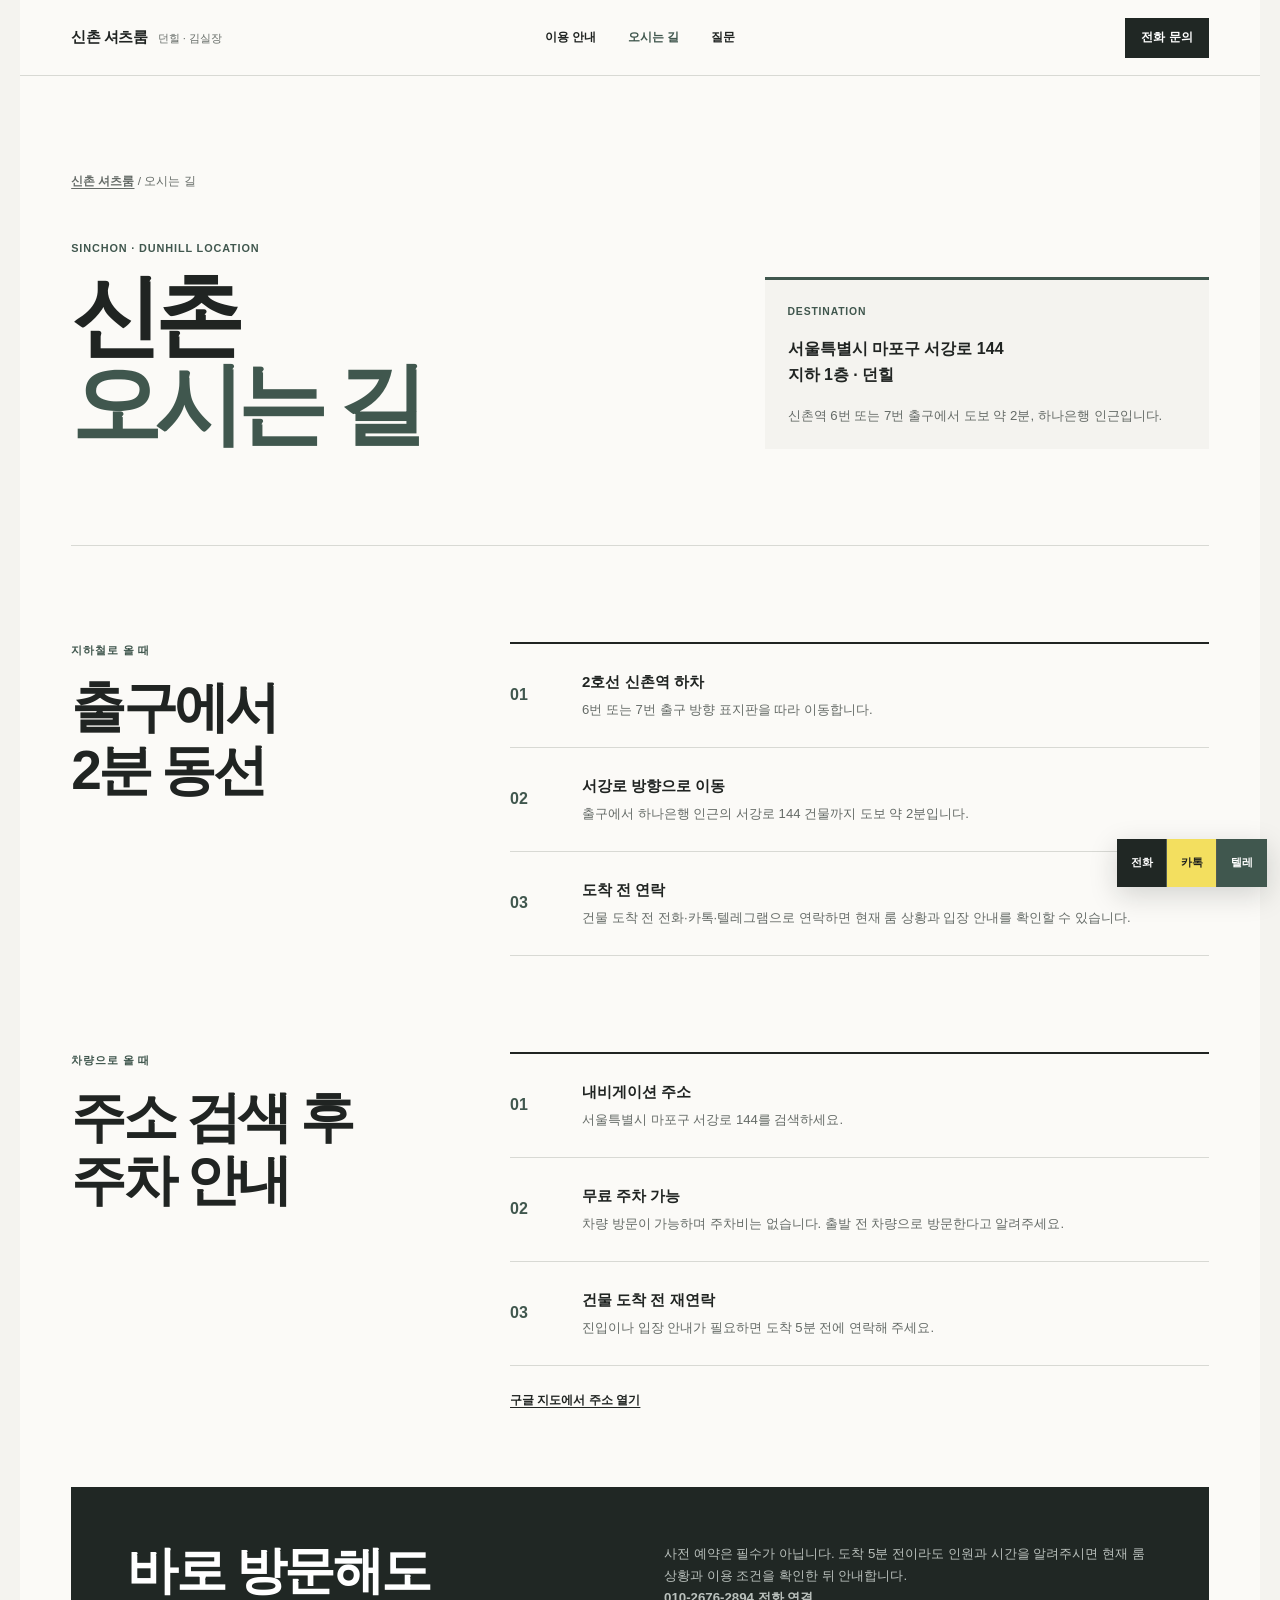
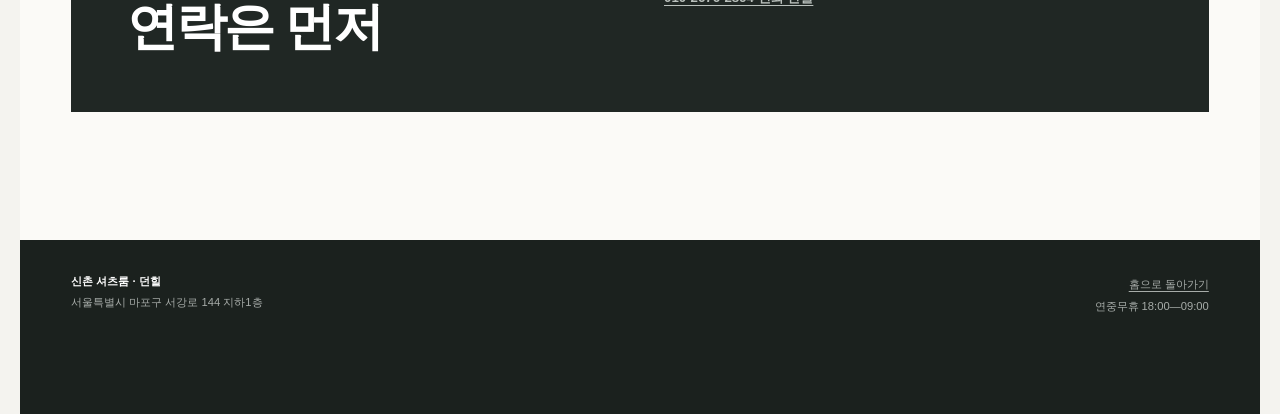
==== commit 64b66588: "Rebuild the photo-free site around concise, trustworthy information instead of decorative premium st" ====
--- a/location/index.html
+++ b/location/index.html
@@ -7,7 +7,7 @@
   <meta name="description" content="신촌 셔츠룸 던힐 오시는 길. 서울 마포구 서강로 144 지하1층, 신촌역 6·7번 출구에서 도보 2분. 하나은행 인근, 무료 주차 가능.">
   <meta name="robots" content="index,follow,max-image-preview:large">
   <link rel="canonical" href="https://shirt-room.github.io/sinchonshirtroom/location/">
-  <meta name="theme-color" content="#f1efe9">
+  <meta name="theme-color" content="#f4f3ef">
 
   <meta property="og:type" content="website">
   <meta property="og:locale" content="ko_KR">
@@ -64,8 +64,8 @@
   <a class="skip-link" href="#main">본문 바로가기</a>
   <header class="site-header">
     <a class="wordmark" href="../" aria-label="신촌 셔츠룸 홈">
-      <span>DUNHILL</span>
-      <strong>던힐·김실장</strong>
+      <strong>신촌 셔츠룸</strong>
+      <span>던힐 · 김실장</span>
     </a>
     <nav class="top-nav" aria-label="주요 메뉴">
       <a href="../#guide">이용 안내</a>
--- a/assets/css/site.css
+++ b/assets/css/site.css
@@ -1,18 +1,17 @@
 :root {
-  --canvas: #f1efe9;
-  --surface: #faf9f6;
-  --soft: #e5e0d8;
-  --ink: #222321;
-  --muted: #676762;
-  --taupe: #78695d;
-  --bronze: #a9876e;
-  --dark: #292927;
-  --line: #d2cec6;
-  --white: #ffffff;
-  --max: 1280px;
-  --side: clamp(1.25rem, 4vw, 4.5rem);
+  --bg: #f4f3ef;
+  --paper: #fbfaf7;
+  --ink: #202422;
+  --muted: #656b67;
+  --line: #d8d9d4;
+  --soft: #e7e9e4;
+  --accent: #40574e;
+  --accent-light: #d9e0dc;
+  --dark: #202724;
+  --white: #fff;
+  --max: 1240px;
+  --side: clamp(1.25rem, 4vw, 4rem);
   --sans: "Pretendard Variable", Pretendard, "Noto Sans KR", "Malgun Gothic", Arial, sans-serif;
-  --serif: "Iowan Old Style", "Palatino Linotype", "Noto Serif KR", Georgia, serif;
 }
 
 * {
@@ -26,9 +25,9 @@
 body {
   margin: 0;
   color: var(--ink);
-  background: var(--canvas);
+  background: var(--bg);
   font-family: var(--sans);
-  line-height: 1.7;
+  line-height: 1.65;
   word-break: keep-all;
   overflow-wrap: break-word;
   -webkit-font-smoothing: antialiased;
@@ -69,48 +68,46 @@
 }
 
 :focus-visible {
-  outline: 2px solid var(--bronze);
-  outline-offset: 4px;
+  outline: 3px solid #8fa99e;
+  outline-offset: 3px;
 }
 
 .site-header {
   width: min(100%, var(--max));
-  height: 84px;
+  min-height: 76px;
   margin: 0 auto;
   padding: 0 var(--side);
   display: grid;
   grid-template-columns: 1fr auto 1fr;
   align-items: center;
   gap: 2rem;
-  background: var(--surface);
+  background: var(--paper);
   border-bottom: 1px solid var(--line);
 }
 
 .wordmark {
   width: max-content;
   display: flex;
-  align-items: center;
-  gap: 0.8rem;
+  align-items: baseline;
+  gap: 0.65rem;
   text-decoration: none;
-}
-
-.wordmark span {
-  color: var(--taupe);
-  font-size: 0.67rem;
-  font-weight: 700;
-  letter-spacing: 0.2em;
 }
 
 .wordmark strong {
   font-size: 0.94rem;
-  letter-spacing: -0.03em;
+  letter-spacing: -0.035em;
+}
+
+.wordmark span {
+  color: var(--muted);
+  font-size: 0.7rem;
 }
 
 .top-nav {
   display: flex;
-  gap: 2.2rem;
-  font-size: 0.8rem;
-  font-weight: 650;
+  gap: 2rem;
+  font-size: 0.78rem;
+  font-weight: 700;
 }
 
 .top-nav a {
@@ -119,101 +116,87 @@
 
 .top-nav a:hover,
 .top-nav a[aria-current="page"] {
-  color: var(--taupe);
+  color: var(--accent);
 }
 
 .header-call {
   justify-self: end;
-  min-height: 42px;
+  min-height: 40px;
   padding: 0 1rem;
   display: inline-flex;
   align-items: center;
   color: var(--white);
   background: var(--dark);
-  font-size: 0.78rem;
+  font-size: 0.76rem;
   font-weight: 700;
   text-decoration: none;
 }
 
 .hero {
   width: min(100%, var(--max));
-  min-height: 690px;
   margin: 0 auto;
-  padding: clamp(4.5rem, 9vw, 8rem) var(--side);
-  display: grid;
-  grid-template-columns: minmax(0, 1.4fr) minmax(300px, 0.65fr);
-  gap: clamp(3.5rem, 8vw, 8rem);
-  align-items: center;
-  background: var(--surface);
-}
-
-.frequency,
-.eyebrow {
-  margin: 0 0 1.35rem;
-  color: var(--taupe);
-  font-size: 0.68rem;
-  font-weight: 700;
-  line-height: 1.4;
-  letter-spacing: 0.18em;
-}
-
-.sub-brand {
-  margin: 0 0 1.2rem;
-  display: flex;
-  align-items: center;
-  gap: 0.7rem;
+  padding: clamp(4.5rem, 9vw, 7.5rem) var(--side);
+  display: grid;
+  grid-template-columns: minmax(0, 1.35fr) minmax(300px, 0.65fr);
+  gap: clamp(3rem, 8vw, 7rem);
+  align-items: center;
+  background: var(--paper);
+}
+
+.kicker {
+  margin: 0 0 2.5rem;
+  color: var(--accent);
+  font-size: 0.72rem;
+  font-weight: 800;
+  letter-spacing: 0.08em;
+}
+
+.operator {
+  margin: 0 0 0.8rem;
+  color: var(--muted);
   font-size: 0.9rem;
-  font-weight: 650;
-}
-
-.sub-brand span {
-  color: var(--bronze);
-  font-weight: 400;
+}
+
+.operator span {
+  margin-left: 0.45rem;
+  color: var(--ink);
+  font-weight: 700;
 }
 
 .hero h1 {
-  max-width: 760px;
-  margin: 0;
-  font-size: clamp(4.4rem, 9vw, 8.4rem);
-  font-weight: 320;
-  line-height: 0.9;
+  margin: 0;
+  font-size: clamp(3.8rem, 8vw, 7.2rem);
+  font-weight: 750;
+  line-height: 0.98;
   letter-spacing: -0.085em;
 }
 
-.hero h1 em {
-  display: inline-block;
-  color: var(--taupe);
-  font-family: var(--serif);
-  font-weight: 400;
-  font-style: italic;
-  letter-spacing: -0.09em;
-}
-
 .hero-lead {
-  max-width: 610px;
-  margin: 2.1rem 0 0;
-  color: var(--muted);
-  font-size: clamp(1rem, 1.5vw, 1.13rem);
+  max-width: 620px;
+  margin: 2rem 0 0;
+  color: var(--muted);
+  font-size: clamp(0.98rem, 1.4vw, 1.08rem);
   line-height: 1.85;
 }
 
 .hero-actions {
-  margin-top: 2.1rem;
+  margin-top: 2rem;
   display: flex;
   flex-wrap: wrap;
-  gap: 0.65rem;
+  align-items: center;
+  gap: 0.65rem 1rem;
 }
 
 .button {
-  min-height: 52px;
-  padding: 0.82rem 1.3rem;
+  min-height: 50px;
+  padding: 0.8rem 1.2rem;
   display: inline-flex;
   align-items: center;
   justify-content: center;
-  border: 1px solid var(--dark);
+  border: 1px solid var(--ink);
   border-radius: 0;
-  font-size: 0.83rem;
-  font-weight: 700;
+  font-size: 0.8rem;
+  font-weight: 750;
   text-decoration: none;
   cursor: pointer;
 }
@@ -229,443 +212,281 @@
 
 .button:hover {
   color: var(--white);
-  background: var(--taupe);
-  border-color: var(--taupe);
-}
-
-.on-air {
-  align-self: stretch;
-  max-height: 475px;
-  margin: auto 0;
-  background: var(--soft);
-  border: 1px solid var(--line);
-}
-
-.on-air-head {
-  min-height: 62px;
-  padding: 0 1.25rem;
-  display: flex;
-  align-items: center;
-  gap: 0.7rem;
+  background: var(--accent);
+  border-color: var(--accent);
+}
+
+.text-link {
+  font-size: 0.78rem;
+  font-weight: 700;
+}
+
+.hero-summary {
+  background: var(--bg);
+  border-top: 3px solid var(--accent);
+}
+
+.hero-summary h2 {
+  margin: 0;
+  padding: 1.2rem 1.25rem;
+  font-size: 0.78rem;
   border-bottom: 1px solid var(--line);
-  font-size: 0.66rem;
-  letter-spacing: 0.16em;
-}
-
-.signal {
-  width: 7px;
-  height: 7px;
-  display: inline-block;
-  background: var(--bronze);
-  border-radius: 50%;
-}
-
-.on-air dl {
-  margin: 0;
-}
-
-.on-air dl div {
-  min-height: 65px;
-  padding: 0.85rem 1.25rem;
-  display: grid;
-  grid-template-columns: 4.2rem 1fr;
-  align-items: center;
+}
+
+.hero-summary dl {
+  margin: 0;
+}
+
+.hero-summary dl div {
+  padding: 0.9rem 1.25rem;
+  display: grid;
+  grid-template-columns: 4rem 1fr;
   gap: 1rem;
   border-bottom: 1px solid var(--line);
 }
 
-.on-air dt {
-  color: var(--taupe);
-  font-size: 0.62rem;
-  font-weight: 700;
-  letter-spacing: 0.12em;
-}
-
-.on-air dd {
-  margin: 0;
-  font-size: 0.88rem;
-  font-weight: 650;
-  line-height: 1.45;
-}
-
-.on-air > p {
-  margin: 0;
-  padding: 1.15rem 1.25rem;
-  color: var(--muted);
-  font-size: 0.76rem;
-  line-height: 1.65;
-}
-
-.notice-strip {
+.hero-summary dt {
+  color: var(--muted);
+  font-size: 0.72rem;
+}
+
+.hero-summary dd {
+  margin: 0;
+  font-size: 0.84rem;
+  font-weight: 700;
+}
+
+.hero-summary > p {
+  margin: 0;
+  padding: 1rem 1.25rem;
+  color: var(--accent);
+  font-size: 0.75rem;
+  font-weight: 700;
+}
+
+.contact-ribbon {
   width: min(100%, var(--max));
   margin: 0 auto;
-  padding: 1rem var(--side);
-  display: flex;
-  justify-content: center;
-  gap: 2.5rem;
-  color: #ddd8d0;
-  background: var(--dark);
-  font-size: 0.76rem;
-}
-
-.notice-strip p {
-  margin: 0;
-}
-
-.notice-strip p:first-child {
-  color: var(--white);
-  font-weight: 700;
-}
-
-.editorial-section {
-  width: min(100%, var(--max));
-  margin: 0 auto;
-  padding: clamp(5rem, 10vw, 9rem) var(--side);
-  display: grid;
-  grid-template-columns: 60px minmax(0, 1fr) minmax(240px, 0.45fr);
-  gap: clamp(2.5rem, 6vw, 6rem);
-  background: var(--canvas);
-  border-bottom: 1px solid var(--line);
-}
-
-.section-index {
-  color: var(--taupe);
-}
-
-.section-index span {
-  display: block;
-  font-family: var(--serif);
-  font-size: 2.1rem;
-  line-height: 1;
-}
-
-.section-index p {
-  margin: 1rem 0 0;
-  font-size: 0.55rem;
-  font-weight: 700;
-  line-height: 1.55;
-  letter-spacing: 0.15em;
-}
-
-.section-main h2,
-.program-heading h2,
-.route-copy h2,
-.hours-section h2,
-.faq-heading h2,
-.contact-stage h2 {
-  margin: 0;
-  font-size: clamp(2.4rem, 4.5vw, 4.5rem);
-  font-weight: 350;
-  line-height: 1.08;
-  letter-spacing: -0.065em;
-}
-
-.section-intro {
-  max-width: 640px;
-  margin: 1.7rem 0 2.8rem;
-  color: var(--muted);
-  font-size: 0.98rem;
-}
-
-.cue-list {
-  margin: 0;
-  padding: 0;
-  list-style: none;
-  border-top: 1px solid var(--ink);
-}
-
-.cue-list li {
-  padding: 1.35rem 0;
-  display: grid;
-  grid-template-columns: 4.5rem 1fr;
-  gap: 1rem;
-  border-bottom: 1px solid var(--line);
-}
-
-.cue-list li > span {
-  padding-top: 0.23rem;
-  color: var(--taupe);
-  font-family: var(--serif);
-  font-size: 0.85rem;
-  font-style: italic;
-}
-
-.cue-list h3,
-.program-item h3 {
-  margin: 0 0 0.25rem;
-  font-size: 1rem;
-  font-weight: 700;
-  line-height: 1.4;
-  letter-spacing: -0.025em;
-}
-
-.cue-list p,
-.program-item p {
-  margin: 0;
-  color: var(--muted);
-  font-size: 0.86rem;
-}
-
-.message-sample {
-  align-self: end;
-  padding: 1.5rem;
-  background: var(--surface);
-  border: 1px solid var(--line);
-}
-
-.message-sample > p {
-  margin: 0 0 1.3rem;
-  color: var(--taupe);
-  font-size: 0.66rem;
-  font-weight: 700;
-  letter-spacing: 0.08em;
-}
-
-.message-sample blockquote {
-  margin: 0;
-  font-family: var(--serif);
-  font-size: 1.08rem;
-  line-height: 1.7;
-}
-
-.message-sample button {
-  width: 100%;
-  margin-top: 1.4rem;
-  padding: 0.75rem;
+  padding: 0 var(--side);
+  min-height: 68px;
+  display: grid;
+  grid-template-columns: 1fr auto auto;
+  align-items: center;
+  gap: 2rem;
+  color: var(--white);
+  background: var(--accent);
+}
+
+.contact-ribbon p {
+  margin: 0;
+  font-size: 0.8rem;
+  font-weight: 700;
+}
+
+.contact-ribbon a,
+.contact-ribbon button {
+  color: var(--white);
   background: transparent;
-  border: 1px solid var(--ink);
-  border-radius: 0;
-  font-size: 0.76rem;
-  font-weight: 700;
+  border: 0;
+  font-size: 0.78rem;
+  font-weight: 750;
   cursor: pointer;
 }
 
-.message-sample button:hover {
-  color: var(--white);
-  background: var(--dark);
-}
-
-.program-grid {
+.section-shell {
   width: min(100%, var(--max));
   margin: 0 auto;
   padding: clamp(5rem, 9vw, 8rem) var(--side);
-  display: grid;
-  grid-template-columns: repeat(4, minmax(0, 1fr));
-  gap: 0;
-  background: var(--surface);
   border-bottom: 1px solid var(--line);
 }
 
-.program-heading {
-  grid-column: span 2;
-  padding: 0 clamp(2rem, 4vw, 4rem) 4rem 0;
-}
-
-.program-item {
-  min-height: 220px;
-  padding: 1.4rem;
-  display: flex;
-  flex-direction: column;
-  justify-content: flex-end;
-  border-top: 1px solid var(--line);
-  border-left: 1px solid var(--line);
-}
-
-.program-item > span {
-  margin-bottom: auto;
-  color: var(--bronze);
-  font-size: 0.65rem;
-  font-weight: 700;
+.section-heading > p {
+  margin: 0 0 1rem;
+  color: var(--accent);
+  font-size: 0.7rem;
+  font-weight: 800;
   letter-spacing: 0.08em;
 }
 
-.route-section {
-  width: min(100%, var(--max));
-  margin: 0 auto;
-  padding: 0 var(--side);
-  display: grid;
-  grid-template-columns: 0.95fr 1.05fr;
-  background: var(--canvas);
+.section-heading h2 {
+  margin: 0;
+  font-size: clamp(2.2rem, 4.5vw, 4rem);
+  font-weight: 700;
+  line-height: 1.15;
+  letter-spacing: -0.065em;
+}
+
+.section-heading > span {
+  margin-top: 1.1rem;
+  display: block;
+  color: var(--muted);
+  font-size: 0.86rem;
+}
+
+.information {
+  display: grid;
+  grid-template-columns: 0.72fr 1.28fr;
+  gap: clamp(3rem, 8vw, 8rem);
+  background: var(--bg);
+}
+
+.information-list {
+  margin: 0;
+  border-top: 2px solid var(--ink);
+}
+
+.information-list > div {
+  min-height: 76px;
+  display: grid;
+  grid-template-columns: 0.6fr 1.4fr;
+  align-items: center;
+  gap: 1.5rem;
   border-bottom: 1px solid var(--line);
 }
 
-.route-map {
-  min-height: 610px;
-  position: relative;
-  overflow: hidden;
-  background: #d8d1c7;
-  border-right: 1px solid var(--line);
-}
-
-.route-map::before {
-  content: "SINCHON  /  02 MIN";
-  position: absolute;
-  top: 2rem;
-  left: 2rem;
-  color: var(--taupe);
-  font-size: 0.62rem;
-  font-weight: 700;
-  letter-spacing: 0.15em;
-}
-
-.route-line {
-  width: 2px;
-  height: 64%;
-  position: absolute;
-  top: 18%;
-  left: 50%;
-  background: var(--taupe);
-  transform: rotate(28deg);
-}
-
-.route-line::before,
-.route-line::after {
-  content: "";
-  width: 10px;
-  height: 10px;
-  position: absolute;
-  left: 50%;
-  background: var(--canvas);
-  border: 2px solid var(--taupe);
-  border-radius: 50%;
-  transform: translateX(-50%);
-}
-
-.route-line::before {
-  top: 17%;
-}
-
-.route-line::after {
-  bottom: 10%;
-}
-
-.station {
-  width: 52px;
-  height: 52px;
-  position: absolute;
-  display: grid;
-  place-items: center;
-  color: var(--white);
-  background: var(--dark);
-  border-radius: 50%;
-  font-family: var(--serif);
-  font-size: 1.25rem;
-  z-index: 1;
-}
-
-.station-six {
-  top: 13%;
-  left: 15%;
-}
-
-.station-seven {
-  right: 13%;
-  bottom: 13%;
-}
-
-.landmark,
-.destination {
-  position: absolute;
-  padding: 0.55rem 0.7rem;
-  background: var(--surface);
-  border: 1px solid var(--taupe);
-  font-size: 0.67rem;
-  font-weight: 700;
-}
-
-.landmark {
-  top: 38%;
-  right: 11%;
-}
-
-.destination {
-  bottom: 23%;
-  left: 12%;
-  color: var(--white);
-  background: var(--taupe);
-}
-
-.route-copy {
-  padding: clamp(4.5rem, 8vw, 7rem) clamp(2.5rem, 6vw, 6rem);
-  align-self: center;
-}
-
-.route-copy address {
-  margin: 2rem 0 1rem;
-  font-size: 1.05rem;
-  font-weight: 700;
-  line-height: 1.7;
-}
-
-.route-copy > p {
-  margin: 0;
-  color: var(--muted);
-  font-size: 0.9rem;
-}
-
-.route-actions {
-  margin-top: 2rem;
-  display: flex;
-  flex-wrap: wrap;
-  gap: 1.2rem;
+.information-list dt {
+  color: var(--muted);
   font-size: 0.78rem;
-  font-weight: 700;
-}
-
-.hours-section {
-  width: min(100%, var(--max));
-  margin: 0 auto;
-  padding: clamp(5rem, 10vw, 9rem) var(--side);
-  display: grid;
-  grid-template-columns: 1.15fr 0.85fr;
-  gap: clamp(3rem, 8vw, 8rem);
-  background: var(--surface);
-  border-bottom: 1px solid var(--line);
-}
-
-.hours-copy > p {
-  margin: 0 0 2.3rem;
-  color: var(--muted);
-  font-size: 0.9rem;
-}
-
-.hours-copy dl {
-  margin: 0;
-  border-top: 1px solid var(--ink);
-}
-
-.hours-copy dl div {
-  padding: 1rem 0;
+}
+
+.information-list dd {
+  margin: 0;
   display: flex;
   justify-content: space-between;
   gap: 1.5rem;
+  font-size: 0.82rem;
+}
+
+.information-list dd strong {
+  font-size: 0.88rem;
+}
+
+.information-list dd span {
+  color: var(--muted);
+  text-align: right;
+}
+
+.information-note {
+  grid-column: 2;
+  margin: -0.5rem 0 0;
+  padding-left: 1rem;
+  color: var(--muted);
+  border-left: 2px solid var(--accent);
+  font-size: 0.8rem;
+}
+
+.process {
+  display: grid;
+  grid-template-columns: 0.72fr 1.28fr;
+  gap: clamp(3rem, 8vw, 8rem);
+  background: var(--paper);
+}
+
+.process-list {
+  margin: 0;
+  padding: 0;
+  list-style: none;
+  border-top: 2px solid var(--ink);
+}
+
+.process-list li {
+  min-height: 116px;
+  padding: 1.4rem 0;
+  display: grid;
+  grid-template-columns: 4rem 1fr;
+  align-items: center;
+  gap: 1.2rem;
   border-bottom: 1px solid var(--line);
 }
 
-.hours-copy dt {
-  font-size: 0.82rem;
-}
-
-.hours-copy dd {
-  margin: 0;
-  color: var(--taupe);
-  font-family: var(--serif);
-  font-size: 0.87rem;
-  font-style: italic;
-}
-
-.faq-section {
-  width: min(100%, var(--max));
-  margin: 0 auto;
-  padding: clamp(5rem, 10vw, 9rem) var(--side);
-  display: grid;
-  grid-template-columns: 0.75fr 1.25fr;
+.process-list li > span {
+  color: var(--accent);
+  font-size: 1.15rem;
+  font-weight: 800;
+}
+
+.process-list h3 {
+  margin: 0 0 0.25rem;
+  font-size: 0.98rem;
+}
+
+.process-list p {
+  margin: 0;
+  color: var(--muted);
+  font-size: 0.84rem;
+}
+
+.location {
+  display: grid;
+  grid-template-columns: 1fr 0.85fr;
   gap: clamp(3rem, 8vw, 8rem);
-  background: var(--canvas);
+  background: var(--bg);
+}
+
+.location-copy address {
+  margin: 2rem 0 0.8rem;
+  font-size: 1rem;
+  font-weight: 750;
+  line-height: 1.75;
+}
+
+.location-copy > p {
+  max-width: 620px;
+  margin: 0;
+  color: var(--muted);
+  font-size: 0.86rem;
+}
+
+.location-actions {
+  margin-top: 2rem;
+  display: flex;
+  align-items: center;
+  flex-wrap: wrap;
+  gap: 1.2rem;
+}
+
+.location-guide {
+  align-self: center;
+  border-top: 2px solid var(--ink);
+}
+
+.location-guide > div {
+  min-height: 104px;
+  padding: 1.2rem 0;
+  display: grid;
+  grid-template-columns: 3.5rem 1fr;
+  align-items: center;
+  gap: 1rem;
+  border-bottom: 1px solid var(--line);
+}
+
+.location-guide span {
+  color: var(--accent);
+  font-weight: 800;
+}
+
+.location-guide p {
+  margin: 0;
+  color: var(--muted);
+  font-size: 0.8rem;
+}
+
+.location-guide strong {
+  margin-bottom: 0.2rem;
+  display: block;
+  color: var(--ink);
+  font-size: 0.9rem;
+}
+
+.faq {
+  display: grid;
+  grid-template-columns: 0.72fr 1.28fr;
+  gap: clamp(3rem, 8vw, 8rem);
+  background: var(--paper);
 }
 
 .faq-list {
-  border-top: 1px solid var(--ink);
+  border-top: 2px solid var(--ink);
 }
 
 .faq-list details {
@@ -673,11 +494,11 @@
 }
 
 .faq-list summary {
-  padding: 1.3rem 2.5rem 1.3rem 0;
+  padding: 1.25rem 2.5rem 1.25rem 0;
   position: relative;
   list-style: none;
-  font-size: 0.92rem;
-  font-weight: 700;
+  font-size: 0.88rem;
+  font-weight: 750;
   cursor: pointer;
 }
 
@@ -688,11 +509,11 @@
 .faq-list summary::after {
   content: "+";
   position: absolute;
-  top: 1.05rem;
+  top: 1rem;
   right: 0;
-  color: var(--taupe);
-  font-family: var(--serif);
-  font-size: 1.4rem;
+  color: var(--accent);
+  font-size: 1.3rem;
+  font-weight: 400;
 }
 
 .faq-list details[open] summary::after {
@@ -700,93 +521,95 @@
 }
 
 .faq-list details p {
-  margin: -0.3rem 2.5rem 1.4rem 0;
-  color: var(--muted);
-  font-size: 0.86rem;
-}
-
-.contact-stage {
+  margin: -0.25rem 2.5rem 1.35rem 0;
+  color: var(--muted);
+  font-size: 0.83rem;
+}
+
+.closing {
   width: min(100%, var(--max));
   margin: 0 auto;
-  padding: clamp(5rem, 10vw, 8.5rem) var(--side);
+  padding: clamp(4rem, 8vw, 6rem) var(--side);
   color: var(--white);
   background: var(--dark);
-  text-align: center;
-}
-
-.contact-stage > p {
-  margin: 0 0 1.4rem;
-  color: #bfb7ae;
-  font-size: 0.65rem;
-  font-weight: 700;
-  letter-spacing: 0.18em;
-}
-
-.contact-stage h2 {
-  max-width: 740px;
-  margin: 0 auto;
-  font-family: var(--serif);
-  font-size: clamp(3rem, 7vw, 6.5rem);
-  font-style: italic;
-  font-weight: 400;
-}
-
-.contact-options {
-  max-width: 880px;
-  margin: 3.5rem auto 0;
+}
+
+.closing > div:first-child {
+  display: flex;
+  justify-content: space-between;
+  align-items: end;
+  gap: 2rem;
+}
+
+.closing > div:first-child p {
+  margin: 0;
+  color: #aab8b2;
+  font-size: 0.72rem;
+}
+
+.closing h2 {
+  max-width: 670px;
+  margin: 0;
+  font-size: clamp(2rem, 4vw, 3.7rem);
+  font-weight: 650;
+  line-height: 1.15;
+  letter-spacing: -0.055em;
+  text-align: right;
+}
+
+.closing-links {
+  margin-top: 3rem;
   display: grid;
   grid-template-columns: repeat(3, 1fr);
-  border-top: 1px solid #55534f;
-  border-bottom: 1px solid #55534f;
-}
-
-.contact-options a,
-.contact-options button {
-  min-height: 100px;
+  border-top: 1px solid #515b56;
+  border-bottom: 1px solid #515b56;
+}
+
+.closing-links a,
+.closing-links button {
+  min-height: 94px;
   padding: 1rem;
   display: flex;
   flex-direction: column;
   align-items: center;
   justify-content: center;
-  gap: 0.45rem;
+  gap: 0.4rem;
   color: var(--white);
   background: transparent;
   border: 0;
-  border-right: 1px solid #55534f;
-  border-radius: 0;
+  border-right: 1px solid #515b56;
   text-decoration: none;
   cursor: pointer;
 }
 
-.contact-options > :last-child {
+.closing-links > :last-child {
   border-right: 0;
 }
 
-.contact-options a:hover,
-.contact-options button:hover {
-  background: var(--taupe);
-}
-
-.contact-options span {
-  color: #bfb7ae;
-  font-size: 0.62rem;
-  letter-spacing: 0.08em;
-}
-
-.contact-options strong {
-  font-size: 0.9rem;
+.closing-links a:hover,
+.closing-links button:hover {
+  background: var(--accent);
+}
+
+.closing-links span {
+  color: #aab8b2;
+  font-size: 0.65rem;
+}
+
+.closing-links strong {
+  font-size: 0.88rem;
 }
 
 .site-footer {
   width: min(100%, var(--max));
   margin: 0 auto;
-  padding: 2.4rem var(--side) 6.5rem;
+  padding: 2rem var(--side) 6.2rem;
   display: flex;
   justify-content: space-between;
   gap: 2rem;
-  color: #aaa69f;
-  background: #20201f;
-  font-size: 0.72rem;
+  color: #a7aca9;
+  background: #1b211e;
+  font-size: 0.7rem;
 }
 
 .site-footer strong {
@@ -794,7 +617,7 @@
 }
 
 .site-footer p {
-  margin: 0.25rem 0 0;
+  margin: 0.2rem 0 0;
 }
 
 .site-footer > div:last-child {
@@ -804,40 +627,39 @@
 .floating-contact {
   position: fixed;
   z-index: 50;
-  right: max(1rem, env(safe-area-inset-right));
-  bottom: max(1rem, env(safe-area-inset-bottom));
-  padding: 0.35rem;
+  right: max(0.8rem, env(safe-area-inset-right));
+  bottom: max(0.8rem, env(safe-area-inset-bottom));
   display: flex;
-  gap: 0.35rem;
-  background: rgba(250, 249, 246, 0.94);
-  border: 1px solid var(--line);
-  box-shadow: 0 12px 34px rgba(32, 32, 31, 0.14);
-  backdrop-filter: blur(12px);
+  box-shadow: 0 8px 28px rgba(20, 26, 23, 0.17);
 }
 
 .floating-contact a,
 .floating-contact button {
-  width: 48px;
+  width: 50px;
   height: 48px;
   display: grid;
   place-items: center;
   color: var(--white);
   background: var(--dark);
   border: 0;
-  border-radius: 0;
-  font-size: 0.68rem;
-  font-weight: 700;
+  border-right: 1px solid #515b56;
+  font-size: 0.67rem;
+  font-weight: 750;
   text-decoration: none;
   cursor: pointer;
 }
 
+.floating-contact > :last-child {
+  border-right: 0;
+}
+
 .floating-contact .quick-kakao {
-  color: var(--ink);
-  background: #f3dd62;
+  color: #1f211e;
+  background: #f3df5f;
 }
 
 .floating-contact .quick-telegram {
-  background: var(--taupe);
+  background: var(--accent);
 }
 
 .copy-toast {
@@ -849,7 +671,7 @@
   bottom: 1.2rem;
   color: var(--white);
   background: var(--dark);
-  font-size: 0.78rem;
+  font-size: 0.76rem;
   font-weight: 700;
   opacity: 0;
   pointer-events: none;
@@ -862,85 +684,93 @@
   transform: translate(-50%, 0);
 }
 
-/* Location */
+/* Location page */
 .subpage-main {
   width: min(100%, var(--max));
   margin: 0 auto;
-  padding: clamp(3.5rem, 8vw, 7rem) var(--side) clamp(6rem, 10vw, 9rem);
-  background: var(--surface);
+  padding: clamp(3.5rem, 8vw, 6rem) var(--side) clamp(6rem, 10vw, 8rem);
+  background: var(--paper);
 }
 
 .breadcrumb {
   margin: 0 0 3rem;
   color: var(--muted);
-  font-size: 0.75rem;
+  font-size: 0.74rem;
 }
 
 .breadcrumb a {
   font-weight: 700;
 }
 
+.frequency,
+.eyebrow {
+  margin: 0 0 1rem;
+  color: var(--accent);
+  font-size: 0.68rem;
+  font-weight: 800;
+  letter-spacing: 0.08em;
+}
+
 .subpage-hero {
-  padding-bottom: clamp(4rem, 8vw, 7rem);
-  display: grid;
-  grid-template-columns: 1fr 0.7fr;
-  gap: clamp(3rem, 8vw, 8rem);
+  padding-bottom: clamp(4rem, 8vw, 6rem);
+  display: grid;
+  grid-template-columns: 1fr 0.75fr;
+  gap: clamp(3rem, 8vw, 7rem);
   align-items: end;
   border-bottom: 1px solid var(--line);
 }
 
 .subpage-hero h1 {
   margin: 0;
-  font-size: clamp(4rem, 8vw, 7.6rem);
-  font-weight: 320;
-  line-height: 0.92;
+  font-size: clamp(3.6rem, 7vw, 6.5rem);
+  font-weight: 750;
+  line-height: 0.98;
   letter-spacing: -0.08em;
 }
 
 .subpage-hero h1 em {
-  color: var(--taupe);
-  font-family: var(--serif);
-  font-weight: 400;
-  font-style: italic;
+  color: var(--accent);
+  font-style: normal;
 }
 
 .subpage-hero-copy {
-  padding: 1.5rem 0 1.5rem 1.6rem;
-  border-left: 2px solid var(--bronze);
+  padding: 1.4rem;
+  background: var(--bg);
+  border-top: 3px solid var(--accent);
+}
+
+.subpage-hero-copy p {
+  margin: 0;
+  color: var(--muted);
+  font-size: 0.83rem;
 }
 
 .subpage-hero-copy > p:first-child {
-  color: var(--taupe);
-  font-size: 0.63rem;
-  font-weight: 700;
-  letter-spacing: 0.14em;
-}
-
-.subpage-hero-copy p {
-  margin: 0;
-  color: var(--muted);
-  font-size: 0.86rem;
+  color: var(--accent);
+  font-size: 0.65rem;
+  font-weight: 800;
+  letter-spacing: 0.08em;
 }
 
 .subpage-hero-copy address {
-  margin: 1.1rem 0;
-  font-size: 1.08rem;
-  font-weight: 700;
+  margin: 1rem 0;
+  font-size: 1rem;
+  font-weight: 750;
 }
 
 .direction-list {
-  margin-top: clamp(4rem, 8vw, 7rem);
+  margin-top: clamp(4rem, 8vw, 6rem);
   display: grid;
   grid-template-columns: 0.65fr 1.35fr;
-  gap: clamp(3rem, 8vw, 8rem);
+  gap: clamp(3rem, 8vw, 7rem);
 }
 
 .direction-list h2 {
   margin: 0;
-  font-size: clamp(2.5rem, 4.7vw, 4.4rem);
-  font-weight: 350;
-  line-height: 1.08;
-  letter-spacing: -0.06em;
+  font-size: clamp(2.2rem, 4.3vw, 3.8rem);
+  font-weight: 700;
+  line-height: 1.15;
+  letter-spacing: -0.065em;
 }
 
 .direction-steps {
@@ -948,39 +778,46 @@
   padding: 0;
   list-style: none;
   counter-reset: route;
-  border-top: 1px solid var(--ink);
+  border-top: 2px solid var(--ink);
 }
 
 .direction-steps li {
-  padding: 1.5rem 0;
+  min-height: 104px;
+  padding: 1.3rem 0;
   display: grid;
   grid-template-columns: 3.5rem 1fr;
-  gap: 1.2rem;
+  align-items: center;
+  gap: 1rem;
   border-bottom: 1px solid var(--line);
   counter-increment: route;
 }
 
 .direction-steps li::before {
   content: "0" counter(route);
-  color: var(--taupe);
-  font-family: var(--serif);
-  font-style: italic;
+  color: var(--accent);
+  font-weight: 800;
 }
 
 .direction-steps h3 {
-  margin: 0 0 0.3rem;
-  font-size: 0.96rem;
+  margin: 0 0 0.25rem;
+  font-size: 0.94rem;
 }
 
 .direction-steps p {
   margin: 0;
   color: var(--muted);
-  font-size: 0.86rem;
+  font-size: 0.82rem;
+}
+
+.route-actions {
+  margin-top: 1.5rem;
+  font-size: 0.78rem;
+  font-weight: 700;
 }
 
 .location-note {
   margin-top: 4rem;
-  padding: clamp(2rem, 5vw, 4rem);
+  padding: clamp(2rem, 5vw, 3.5rem);
   display: grid;
   grid-template-columns: 1fr 1fr;
   gap: 3rem;
@@ -990,17 +827,16 @@
 
 .location-note h2 {
   margin: 0;
-  font-family: var(--serif);
-  font-size: clamp(2rem, 4vw, 3.5rem);
-  font-style: italic;
-  font-weight: 400;
-  line-height: 1.05;
+  font-size: clamp(2rem, 4vw, 3.4rem);
+  font-weight: 650;
+  line-height: 1.1;
+  letter-spacing: -0.05em;
 }
 
 .location-note p {
   margin: 0;
-  color: #cbc6be;
-  font-size: 0.86rem;
+  color: #b9c0bc;
+  font-size: 0.83rem;
 }
 
 .not-found {
@@ -1015,12 +851,11 @@
 
 .not-found h1 {
   margin: 0;
-  color: var(--bronze);
-  font-family: var(--serif);
-  font-size: clamp(7rem, 22vw, 18rem);
-  font-weight: 400;
-  font-style: italic;
+  color: #9eb2a8;
+  font-size: clamp(7rem, 22vw, 17rem);
+  font-weight: 750;
   line-height: 0.8;
+  letter-spacing: -0.08em;
 }
 
 .not-found p {
@@ -1031,7 +866,7 @@
   display: inline-block;
   padding: 0.85rem 1.2rem;
   color: var(--dark);
-  background: var(--surface);
+  background: var(--paper);
   font-weight: 700;
   text-decoration: none;
 }
@@ -1046,59 +881,41 @@
   }
 
   .hero {
-    min-height: auto;
     grid-template-columns: 1fr;
   }
 
-  .on-air {
-    width: min(100%, 520px);
-    max-height: none;
-  }
-
-  .editorial-section {
-    grid-template-columns: 50px 1fr;
-  }
-
-  .message-sample {
-    grid-column: 2;
-    width: min(100%, 420px);
-  }
-
-  .program-grid {
-    grid-template-columns: repeat(2, 1fr);
-  }
-
-  .program-heading {
-    grid-column: 1 / -1;
-  }
-
-  .route-section {
-    grid-template-columns: 0.8fr 1.2fr;
-  }
-
-  .route-map {
-    min-height: 530px;
-  }
-
-  .hours-section,
-  .faq-section,
+  .hero-summary {
+    max-width: 530px;
+  }
+
+  .information,
+  .process,
+  .location,
+  .faq,
   .subpage-hero,
   .direction-list {
     grid-template-columns: 1fr;
   }
+
+  .information-note {
+    grid-column: 1;
+  }
 }
 
 @media (max-width: 620px) {
   .site-header {
-    height: 68px;
+    min-height: 66px;
+  }
+
+  .wordmark {
+    display: block;
+    line-height: 1.25;
   }
 
   .wordmark span {
-    display: none;
-  }
-
-  .header-call {
-    min-height: 40px;
+    display: block;
+    margin-top: 0.15rem;
+    font-size: 0.62rem;
   }
 
   .hero {
@@ -1106,8 +923,12 @@
     padding-bottom: 4rem;
   }
 
+  .kicker {
+    margin-bottom: 2rem;
+  }
+
   .hero h1 {
-    font-size: clamp(4.1rem, 22vw, 6.2rem);
+    font-size: clamp(3.7rem, 18vw, 5.2rem);
   }
 
   .hero-actions {
@@ -1115,69 +936,69 @@
     grid-template-columns: 1fr 1fr;
   }
 
-  .notice-strip {
+  .hero-actions .text-link {
+    grid-column: 1 / -1;
+    margin-top: 0.4rem;
+  }
+
+  .contact-ribbon {
+    padding-top: 1rem;
+    padding-bottom: 1rem;
+    grid-template-columns: 1fr 1fr;
+    gap: 0.6rem 1rem;
+  }
+
+  .contact-ribbon p {
+    grid-column: 1 / -1;
+  }
+
+  .contact-ribbon a,
+  .contact-ribbon button {
+    padding: 0;
+    text-align: left;
+  }
+
+  .information-list > div {
+    padding: 1rem 0;
+    grid-template-columns: 1fr;
+    gap: 0.35rem;
+  }
+
+  .information-list dd {
     display: block;
-    text-align: center;
-  }
-
-  .notice-strip p + p {
-    margin-top: 0.25rem;
-  }
-
-  .editorial-section {
+  }
+
+  .information-list dd span {
+    margin-top: 0.2rem;
+    display: block;
+    text-align: left;
+  }
+
+  .process-list li {
+    grid-template-columns: 3.2rem 1fr;
+  }
+
+  .closing > div:first-child {
+    display: block;
+  }
+
+  .closing h2 {
+    margin-top: 0.8rem;
+    text-align: left;
+  }
+
+  .closing-links {
     grid-template-columns: 1fr;
   }
 
-  .section-index {
-    display: flex;
-    align-items: center;
-    gap: 0.8rem;
-  }
-
-  .section-index p {
-    margin: 0;
-  }
-
-  .message-sample {
-    grid-column: 1;
-  }
-
-  .cue-list li {
-    grid-template-columns: 3.8rem 1fr;
-  }
-
-  .program-item {
-    min-height: 195px;
-    padding: 1rem;
-  }
-
-  .route-section {
-    padding: 0;
-    grid-template-columns: 1fr;
-  }
-
-  .route-map {
-    min-height: 390px;
+  .closing-links a,
+  .closing-links button {
+    min-height: 74px;
     border-right: 0;
-  }
-
-  .route-copy {
-    padding-right: var(--side);
-    padding-left: var(--side);
-  }
-
-  .contact-options {
-    grid-template-columns: 1fr;
-  }
-
-  .contact-options a,
-  .contact-options button {
-    min-height: 78px;
-    border-right: 0;
-    border-bottom: 1px solid #55534f;
-  }
-
-  .contact-options > :last-child {
+    border-bottom: 1px solid #515b56;
+  }
+
+  .closing-links > :last-child {
     border-bottom: 0;
   }
 
@@ -1191,27 +1012,27 @@
   }
 
   .floating-contact {
-    right: 0.65rem;
-    bottom: 0.65rem;
+    right: 0.6rem;
+    bottom: 0.6rem;
   }
 
   .floating-contact a,
   .floating-contact button {
-    width: 45px;
-    height: 45px;
+    width: 46px;
+    height: 46px;
   }
 
   .copy-toast {
-    bottom: 4.6rem;
+    bottom: 4.5rem;
   }
 
   .subpage-hero h1 {
-    font-size: clamp(3.8rem, 20vw, 5.8rem);
+    font-size: clamp(3.4rem, 17vw, 5rem);
   }
 
   .location-note {
     grid-template-columns: 1fr;
-    gap: 1.5rem;
+    gap: 1.4rem;
   }
 }
 
@@ -1233,7 +1054,7 @@
   .floating-contact,
   .header-call,
   .hero-actions,
-  .contact-stage {
+  .closing {
     display: none;
   }
 
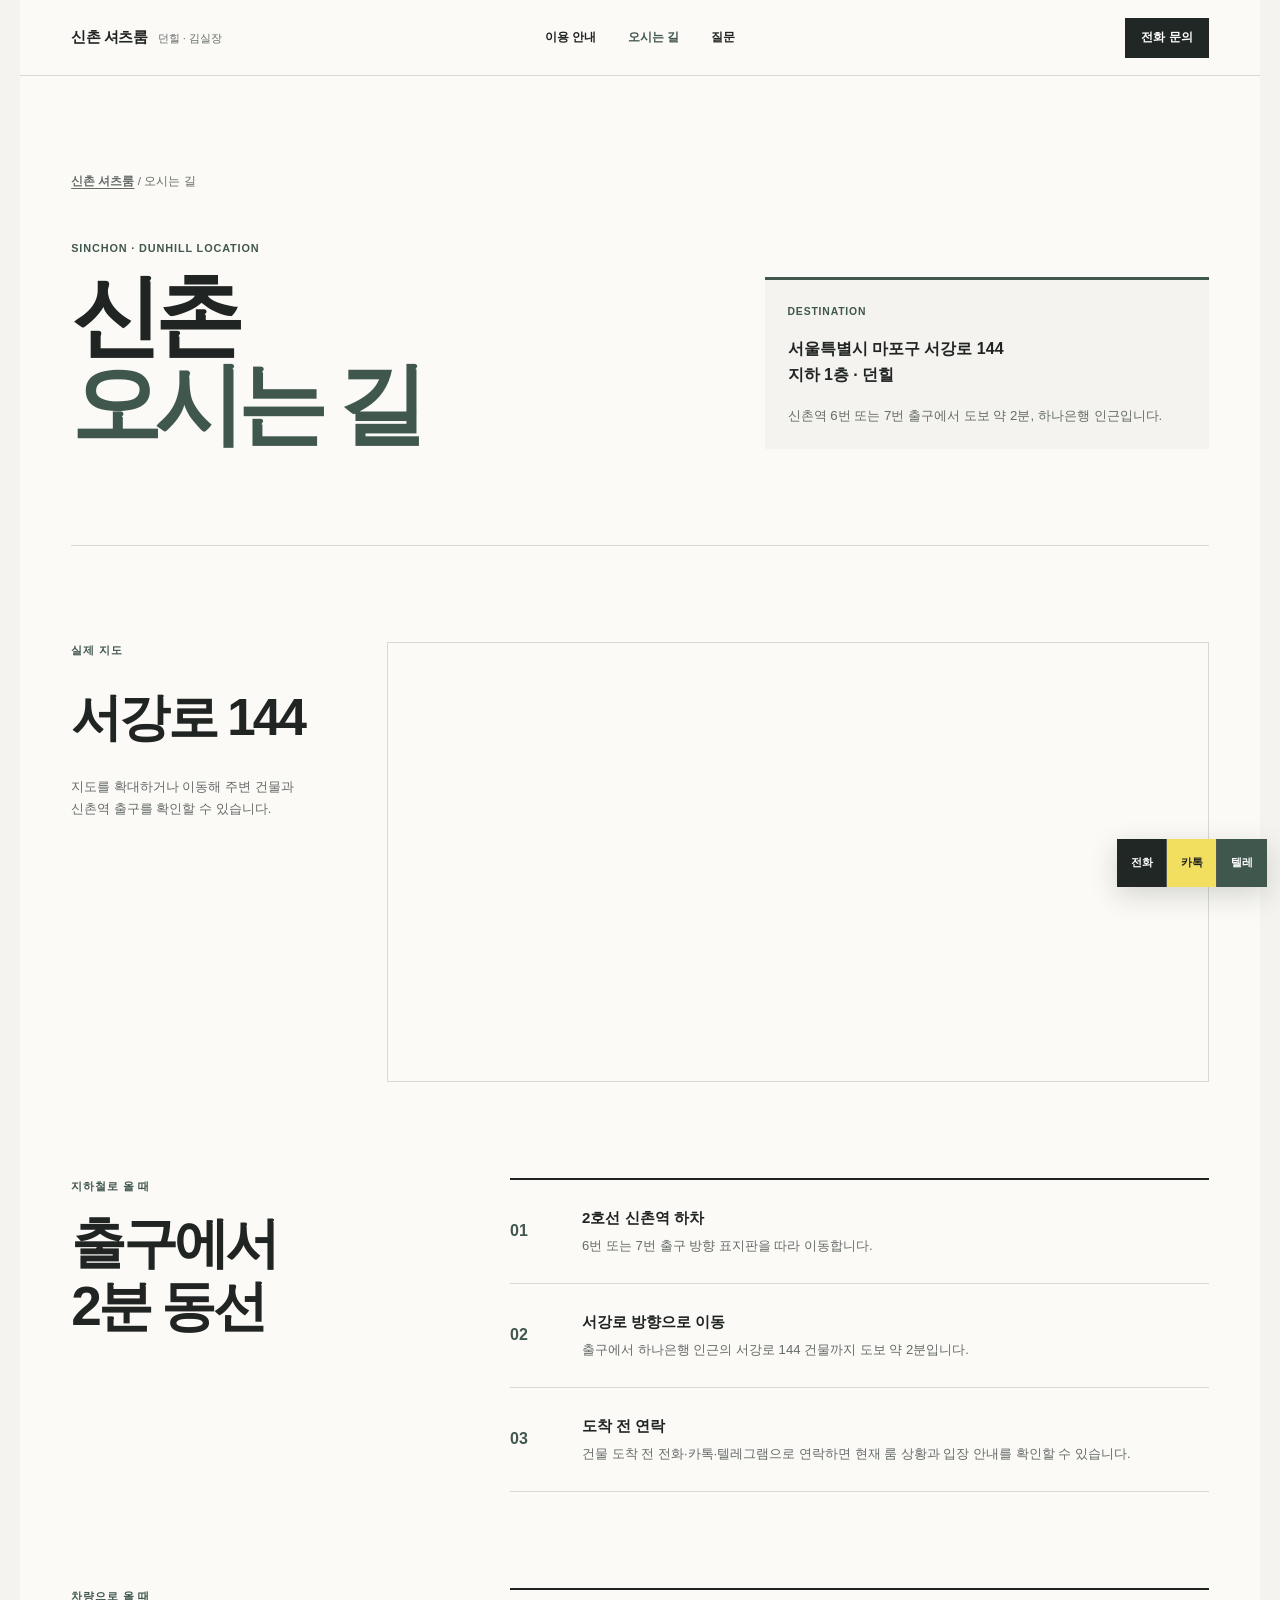
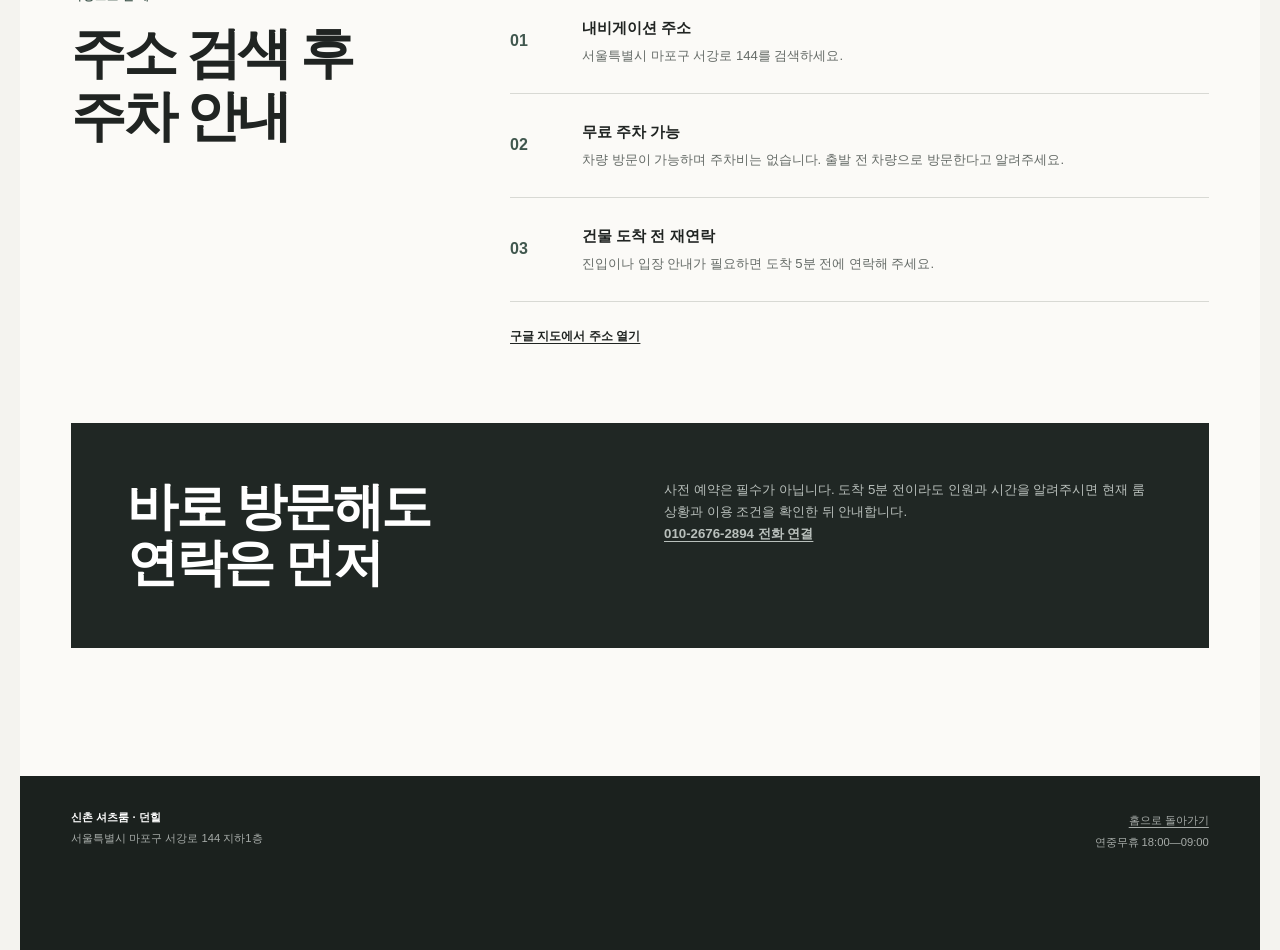
==== commit a302144f: "Embed the real venue map so visitors can verify the address and nearby station exits directly. Co-au" ====
--- a/location/index.html
+++ b/location/index.html
@@ -92,6 +92,21 @@
       </div>
     </section>
 
+    <section class="real-map" aria-labelledby="map-title">
+      <div class="real-map-heading">
+        <p class="eyebrow">실제 지도</p>
+        <h2 id="map-title">서강로 144</h2>
+        <p>지도를 확대하거나 이동해 주변 건물과 신촌역 출구를 확인할 수 있습니다.</p>
+      </div>
+      <iframe
+        src="https://www.google.com/maps?q=%EC%84%9C%EC%9A%B8%ED%8A%B9%EB%B3%84%EC%8B%9C+%EB%A7%88%ED%8F%AC%EA%B5%AC+%EC%84%9C%EA%B0%95%EB%A1%9C+144&amp;output=embed&amp;hl=ko&amp;z=17"
+        title="신촌 셔츠룸 던힐 위치 지도"
+        loading="lazy"
+        referrerpolicy="no-referrer-when-downgrade"
+        allowfullscreen>
+      </iframe>
+    </section>
+
     <section class="direction-list" aria-labelledby="walk-title">
       <div>
         <p class="eyebrow">지하철로 올 때</p>
--- a/assets/css/site.css
+++ b/assets/css/site.css
@@ -445,37 +445,31 @@
   gap: 1.2rem;
 }
 
-.location-guide {
+.map-panel {
   align-self: center;
-  border-top: 2px solid var(--ink);
-}
-
-.location-guide > div {
-  min-height: 104px;
-  padding: 1.2rem 0;
-  display: grid;
-  grid-template-columns: 3.5rem 1fr;
-  align-items: center;
+  background: var(--paper);
+  border: 1px solid var(--line);
+}
+
+.map-panel iframe {
+  width: 100%;
+  height: 360px;
+  display: block;
+  border: 0;
+}
+
+.map-panel p {
+  margin: 0;
+  padding: 1rem 1.15rem;
+  display: flex;
+  justify-content: space-between;
   gap: 1rem;
-  border-bottom: 1px solid var(--line);
-}
-
-.location-guide span {
-  color: var(--accent);
-  font-weight: 800;
-}
-
-.location-guide p {
-  margin: 0;
-  color: var(--muted);
-  font-size: 0.8rem;
-}
-
-.location-guide strong {
-  margin-bottom: 0.2rem;
-  display: block;
-  color: var(--ink);
-  font-size: 0.9rem;
+  font-size: 0.78rem;
+}
+
+.map-panel p span {
+  color: var(--muted);
+  text-align: right;
 }
 
 .faq {
@@ -758,6 +752,33 @@
   font-weight: 750;
 }
 
+.real-map {
+  margin-top: clamp(4rem, 8vw, 6rem);
+  display: grid;
+  grid-template-columns: 0.45fr 1.55fr;
+  gap: clamp(2rem, 6vw, 5rem);
+  align-items: start;
+}
+
+.real-map-heading h2 {
+  margin: 0;
+  font-size: clamp(2rem, 4vw, 3.4rem);
+  letter-spacing: -0.055em;
+}
+
+.real-map-heading > p:last-child {
+  margin: 1rem 0 0;
+  color: var(--muted);
+  font-size: 0.82rem;
+}
+
+.real-map iframe {
+  width: 100%;
+  height: 440px;
+  display: block;
+  border: 1px solid var(--line);
+}
+
 .direction-list {
   margin-top: clamp(4rem, 8vw, 6rem);
   display: grid;
@@ -893,6 +914,7 @@
   .location,
   .faq,
   .subpage-hero,
+  .real-map,
   .direction-list {
     grid-template-columns: 1fr;
   }
@@ -1028,6 +1050,21 @@
 
   .subpage-hero h1 {
     font-size: clamp(3.4rem, 17vw, 5rem);
+  }
+
+  .map-panel iframe,
+  .real-map iframe {
+    height: 320px;
+  }
+
+  .map-panel p {
+    display: block;
+  }
+
+  .map-panel p span {
+    margin-top: 0.2rem;
+    display: block;
+    text-align: left;
   }
 
   .location-note {
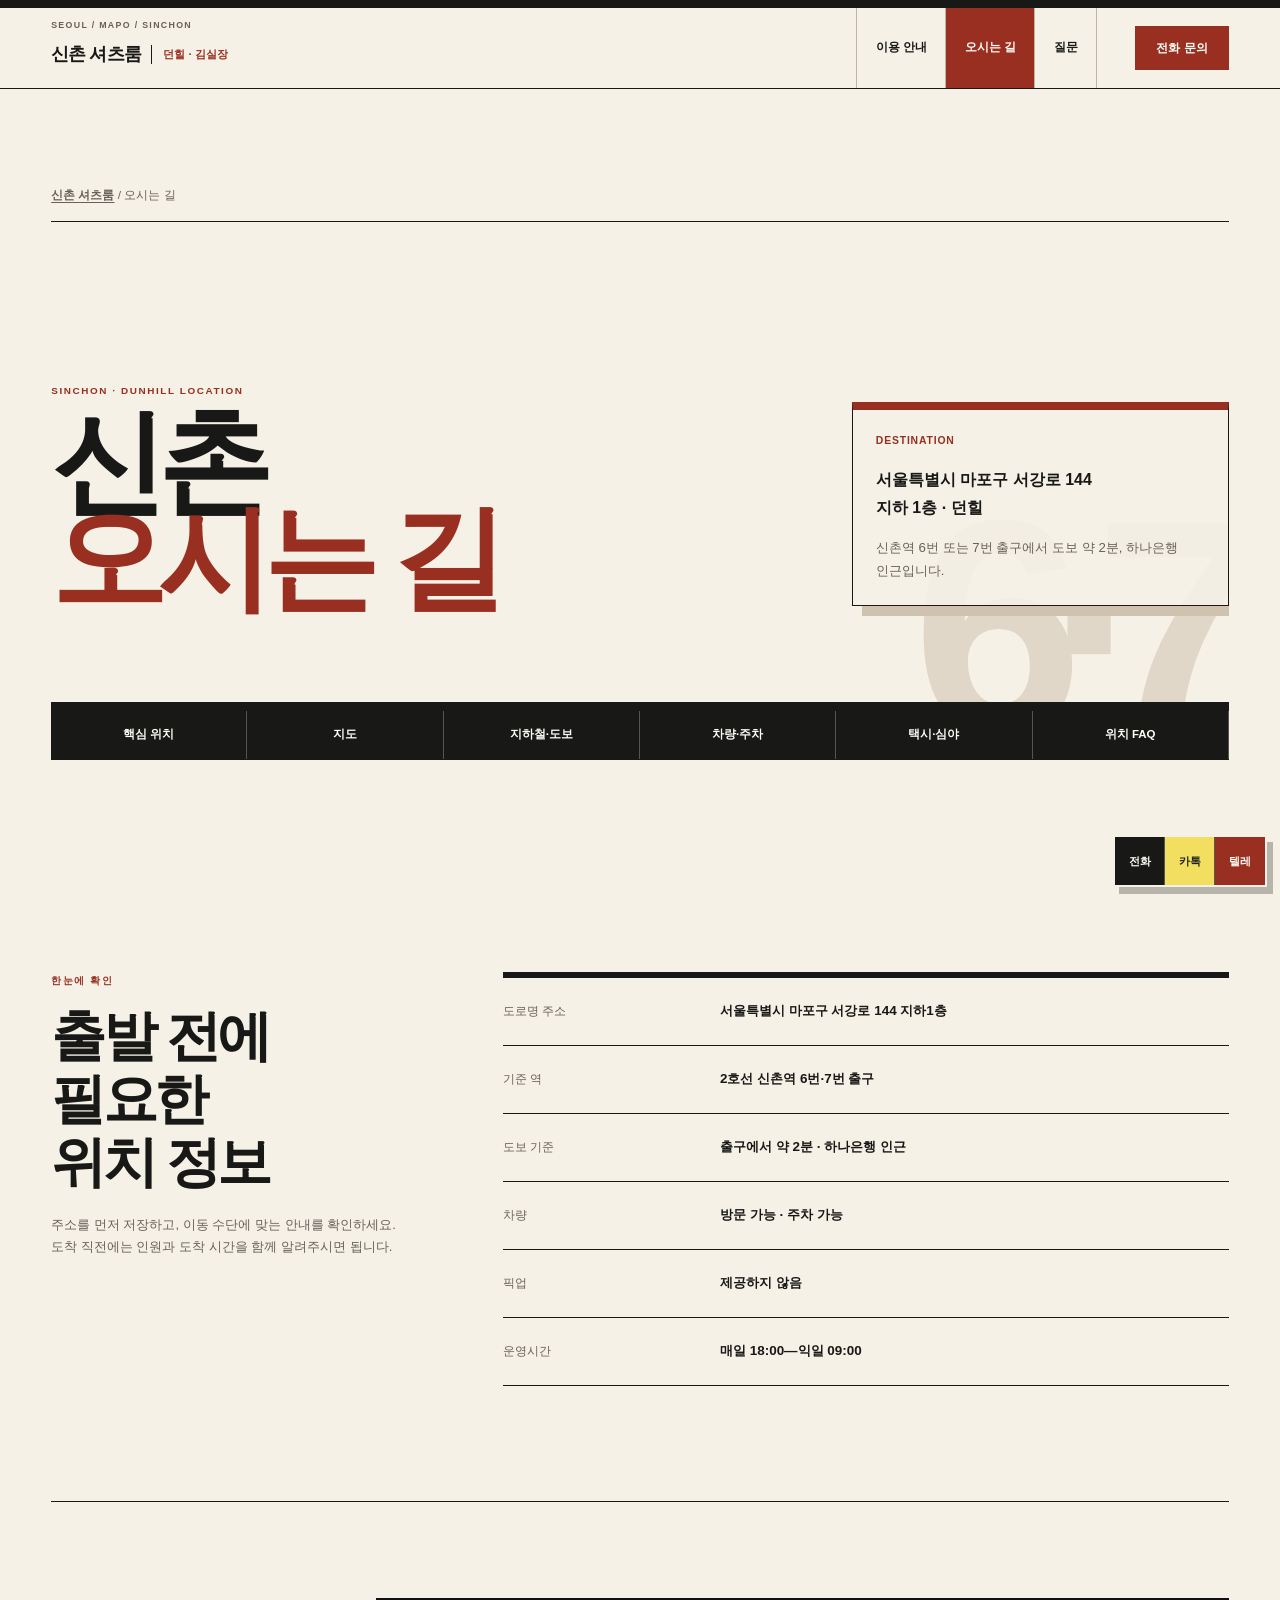
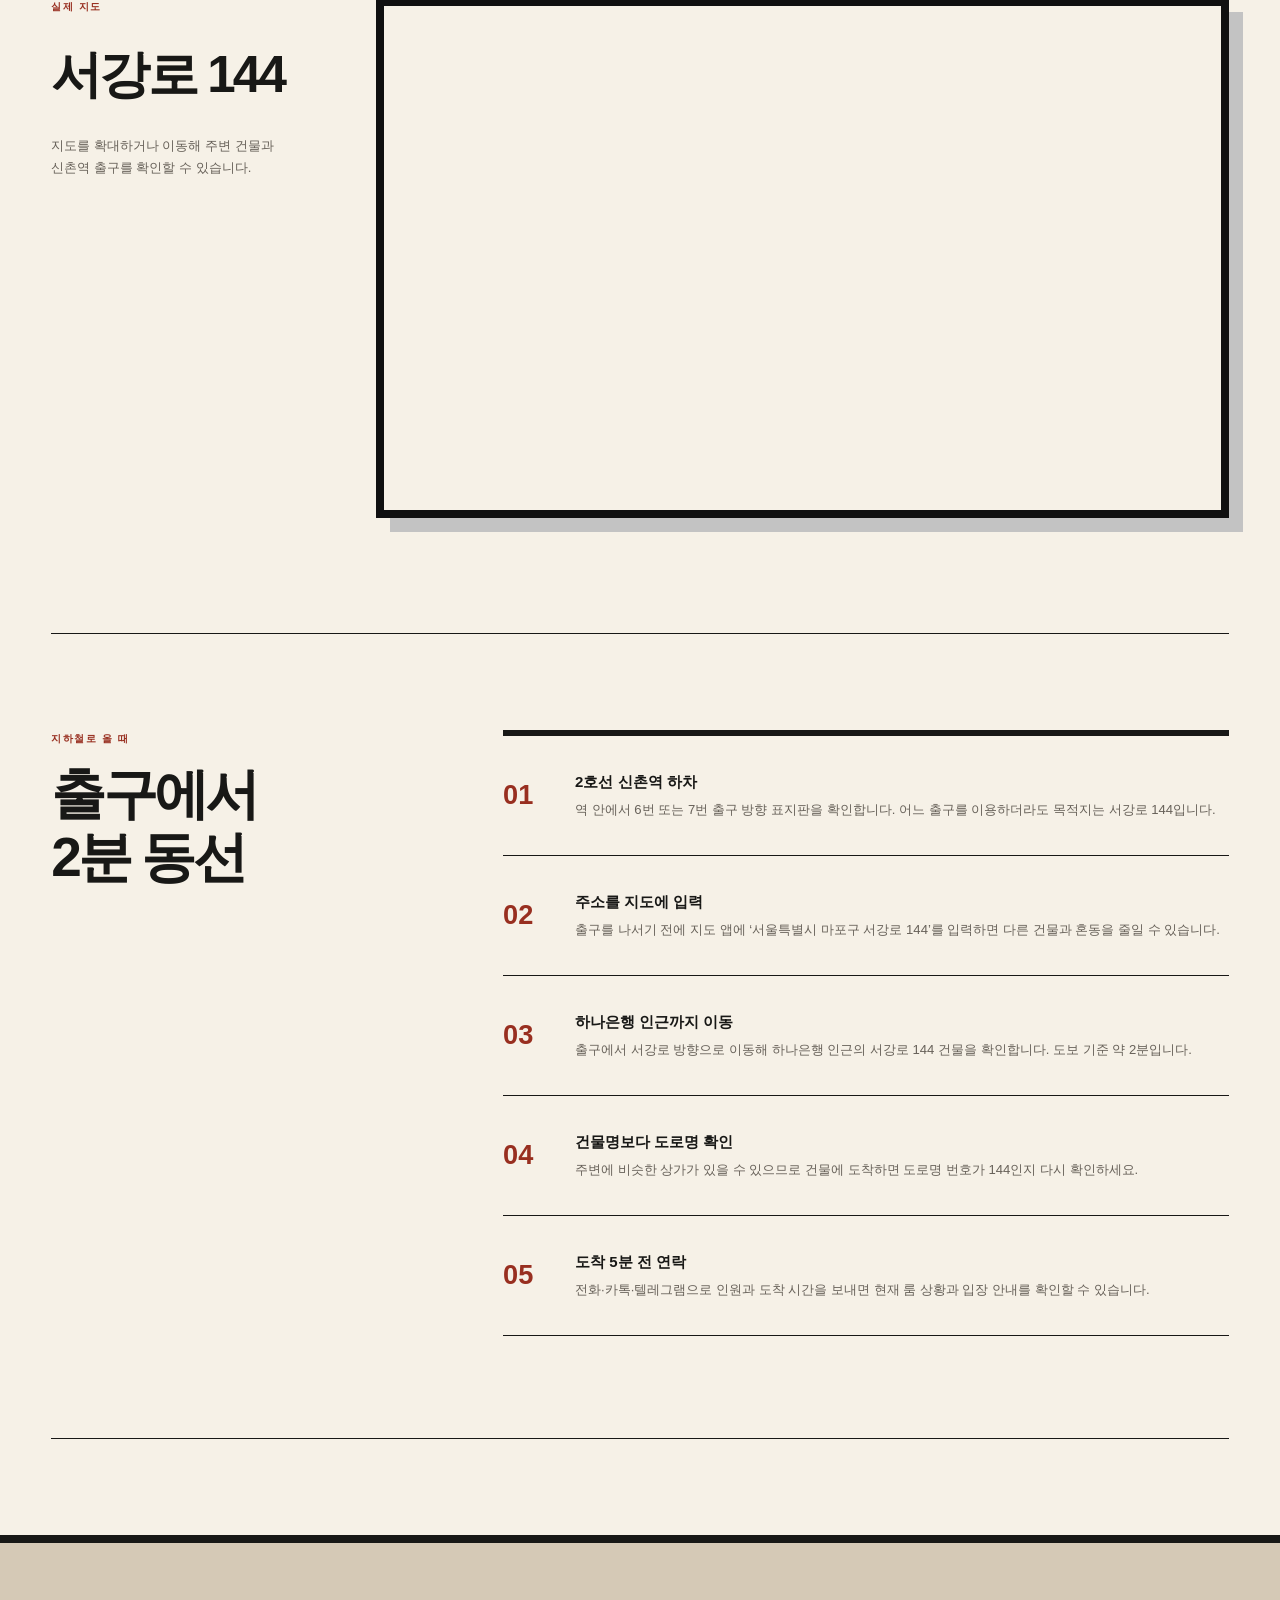
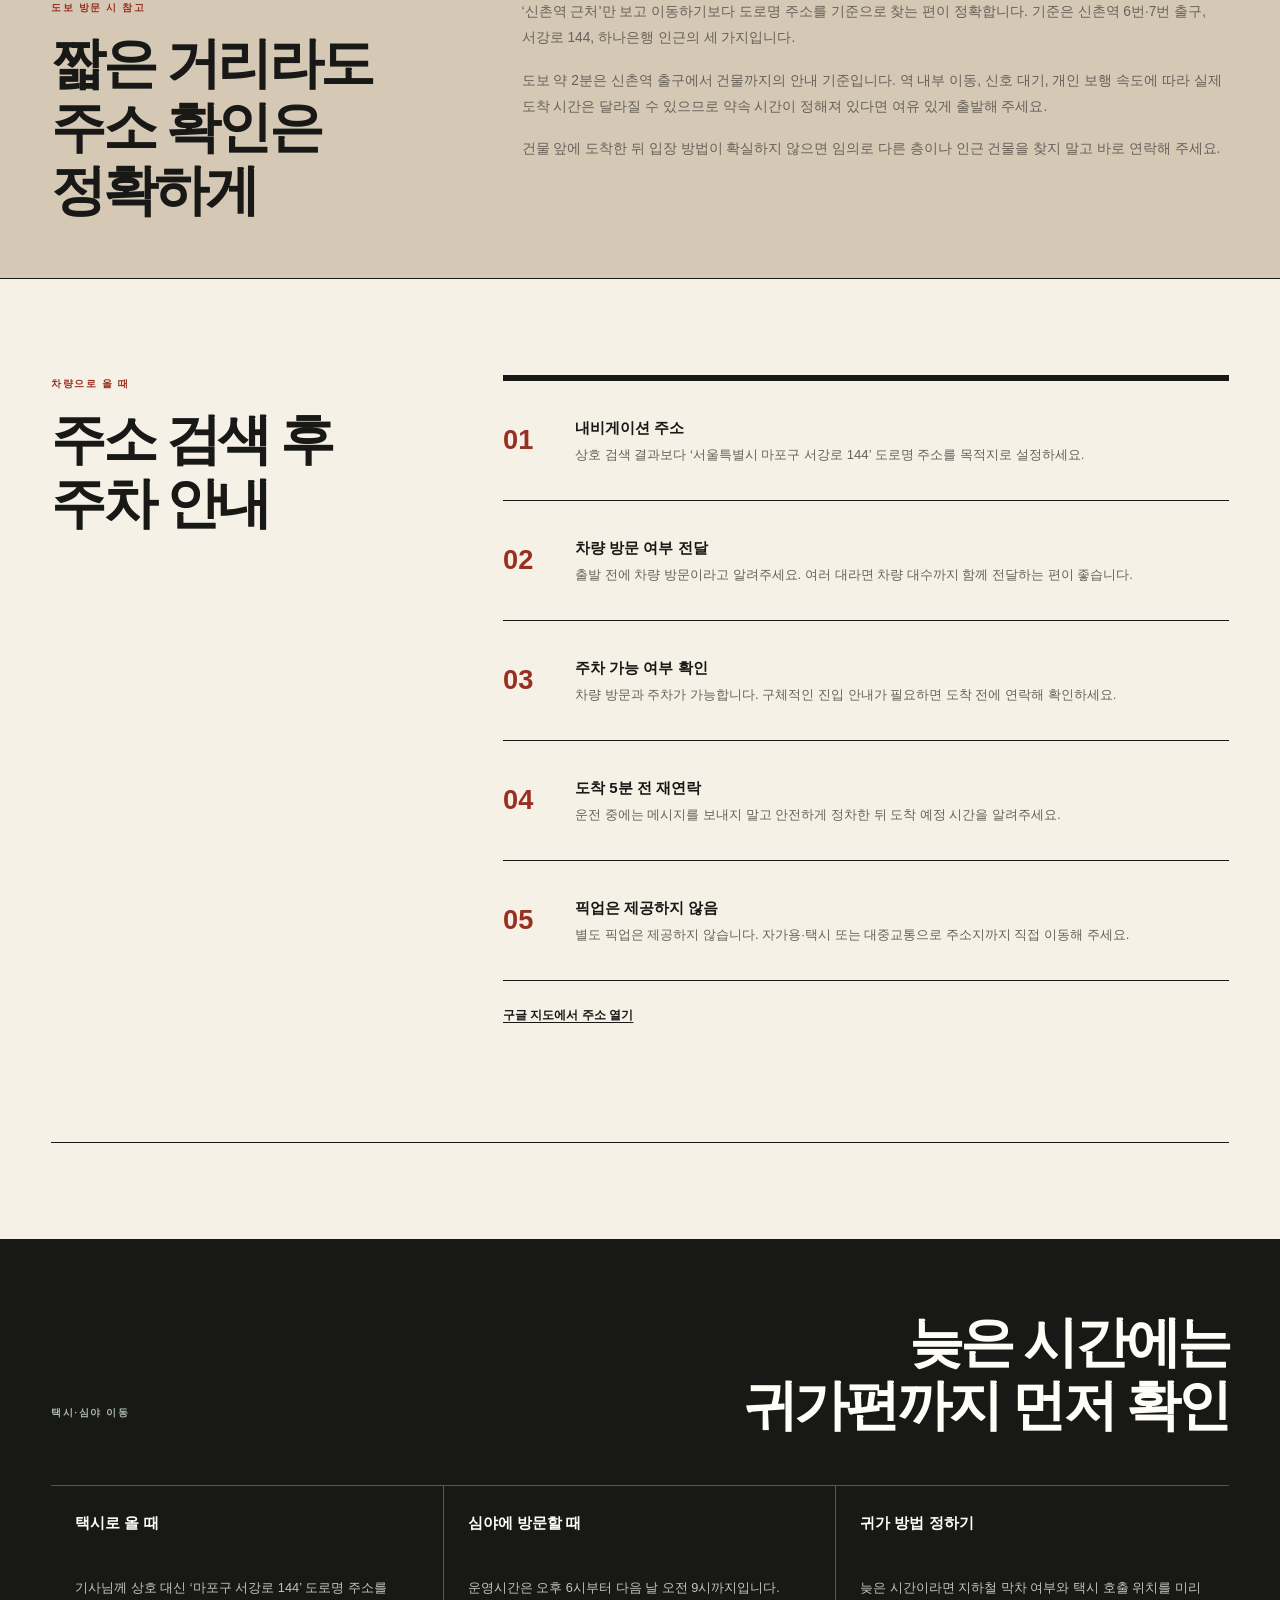
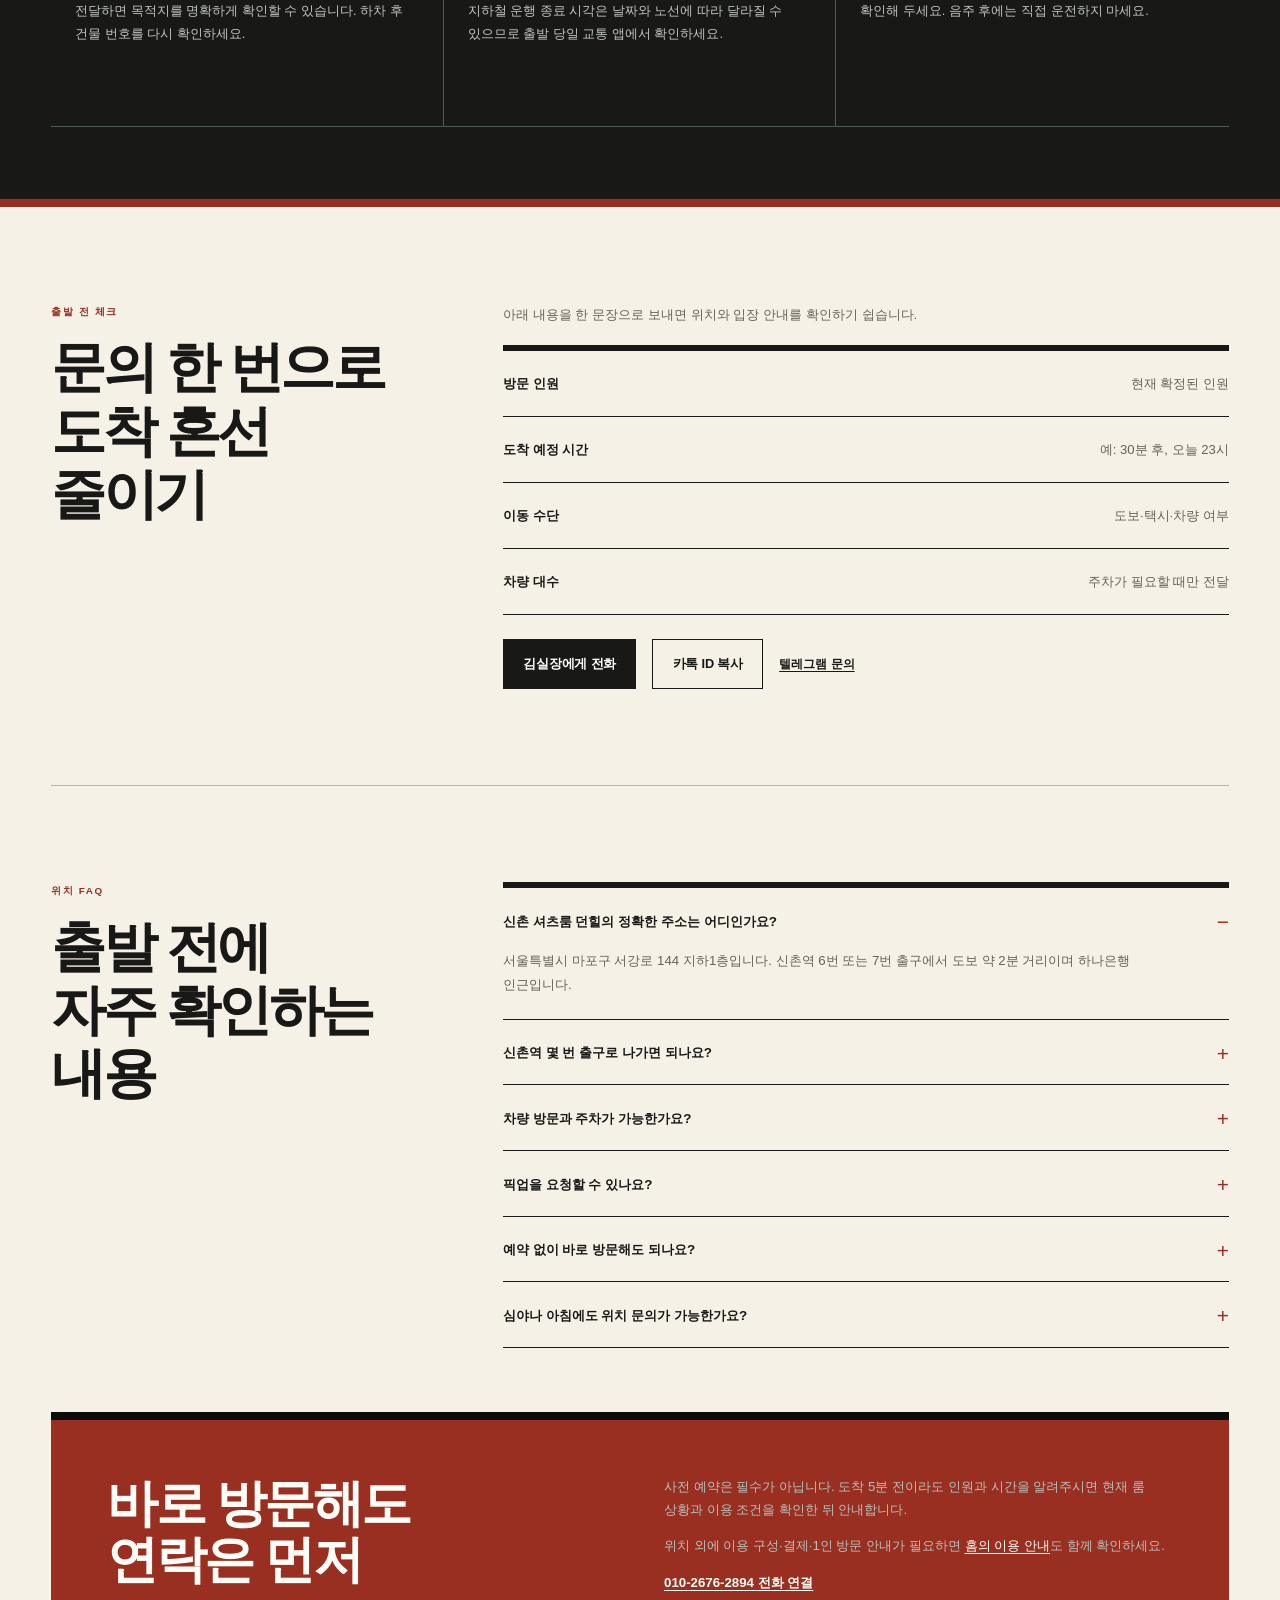
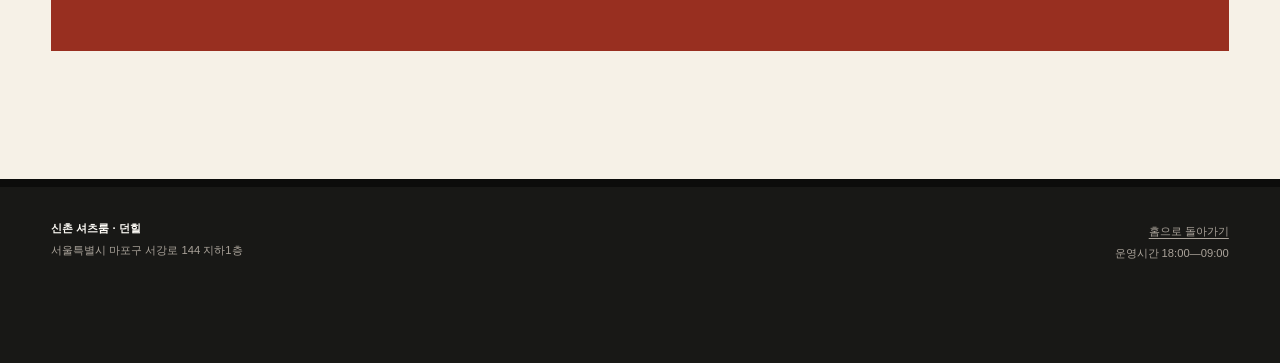
==== commit b1f7fcd7: "Replace the repetitive template treatment with a distinctive editorial identity while expanding veri" ====
--- a/location/index.html
+++ b/location/index.html
@@ -4,7 +4,7 @@
   <meta charset="utf-8">
   <meta name="viewport" content="width=device-width, initial-scale=1">
   <title>신촌 셔츠룸 위치 | 신촌역 6·7번 출구 도보 2분</title>
-  <meta name="description" content="신촌 셔츠룸 던힐 오시는 길. 서울 마포구 서강로 144 지하1층, 신촌역 6·7번 출구에서 도보 2분. 하나은행 인근, 무료 주차 가능.">
+  <meta name="description" content="신촌 셔츠룸 던힐 위치 안내. 서울 마포구 서강로 144 지하1층까지 신촌역 6·7번 출구 도보 동선, 차량·주차, 픽업 여부와 도착 전 연락 방법을 확인하세요.">
   <meta name="robots" content="index,follow,max-image-preview:large">
   <link rel="canonical" href="https://shirt-room.github.io/sinchonshirtroom/location/">
   <meta name="theme-color" content="#f4f3ef">
@@ -21,6 +21,7 @@
 
   <link rel="icon" href="../favicon.svg" type="image/svg+xml">
   <link rel="stylesheet" href="../assets/css/site.css">
+  <link rel="stylesheet" href="../assets/css/editorial.css">
   <script type="application/ld+json">
   {
     "@context": "https://schema.org",
@@ -30,7 +31,7 @@
         "@id": "https://shirt-room.github.io/sinchonshirtroom/location/#webpage",
         "url": "https://shirt-room.github.io/sinchonshirtroom/location/",
         "name": "신촌 셔츠룸 위치",
-        "description": "신촌역 6·7번 출구에서 던힐까지 오는 길과 주차 안내",
+        "description": "신촌역 6·7번 출구에서 던힐까지 오는 길, 차량·주차, 픽업 여부와 도착 전 연락 안내",
         "inLanguage": "ko-KR",
         "isPartOf": {
           "@id": "https://shirt-room.github.io/sinchonshirtroom/#website"
@@ -53,6 +54,59 @@
             "position": 2,
             "name": "오시는 길",
             "item": "https://shirt-room.github.io/sinchonshirtroom/location/"
+          }
+        ]
+      },
+      {
+        "@type": "FAQPage",
+        "mainEntity": [
+          {
+            "@type": "Question",
+            "name": "신촌 셔츠룸 던힐의 정확한 주소는 어디인가요?",
+            "acceptedAnswer": {
+              "@type": "Answer",
+              "text": "서울특별시 마포구 서강로 144 지하1층입니다. 신촌역 6번 또는 7번 출구에서 도보 약 2분 거리이며 하나은행 인근입니다."
+            }
+          },
+          {
+            "@type": "Question",
+            "name": "신촌역 몇 번 출구로 나가면 되나요?",
+            "acceptedAnswer": {
+              "@type": "Answer",
+              "text": "신촌역 6번 또는 7번 출구를 이용하면 됩니다. 출구에서 서강로 144를 목적지로 확인하고 이동해 주세요."
+            }
+          },
+          {
+            "@type": "Question",
+            "name": "차량 방문과 주차가 가능한가요?",
+            "acceptedAnswer": {
+              "@type": "Answer",
+              "text": "차량 방문과 주차가 가능합니다. 출발 전에 차량 방문 여부와 차량 대수를 알려주시면 도착 안내를 확인하기 편합니다."
+            }
+          },
+          {
+            "@type": "Question",
+            "name": "픽업을 요청할 수 있나요?",
+            "acceptedAnswer": {
+              "@type": "Answer",
+              "text": "픽업은 제공하지 않습니다. 지하철·도보·택시 또는 자가용으로 서강로 144까지 이동해 주세요."
+            }
+          },
+          {
+            "@type": "Question",
+            "name": "예약 없이 바로 방문해도 되나요?",
+            "acceptedAnswer": {
+              "@type": "Answer",
+              "text": "사전 예약은 필수가 아니지만 출발 전이나 도착 5분 전에 인원과 도착 시간을 알려주시면 현재 상황과 입장 안내를 확인할 수 있습니다."
+            }
+          },
+          {
+            "@type": "Question",
+            "name": "심야나 아침에도 위치 문의가 가능한가요?",
+            "acceptedAnswer": {
+              "@type": "Answer",
+              "text": "운영시간은 매일 오후 6시부터 다음 날 오전 9시까지입니다. 늦은 시간에는 출발 전에 이용 가능 여부와 입장 안내를 먼저 확인해 주세요."
+            }
           }
         ]
       }
@@ -68,7 +122,7 @@
       <span>던힐 · 김실장</span>
     </a>
     <nav class="top-nav" aria-label="주요 메뉴">
-      <a href="../#guide">이용 안내</a>
+      <a href="../#information">이용 안내</a>
       <a href="./" aria-current="page">오시는 길</a>
       <a href="../#faq">질문</a>
     </nav>
@@ -92,7 +146,32 @@
       </div>
     </section>
 
-    <section class="real-map" aria-labelledby="map-title">
+    <nav class="location-index" aria-label="오시는 길 목차">
+      <a href="#quick-facts">핵심 위치</a>
+      <a href="#map">지도</a>
+      <a href="#subway">지하철·도보</a>
+      <a href="#car">차량·주차</a>
+      <a href="#late-night">택시·심야</a>
+      <a href="#location-faq">위치 FAQ</a>
+    </nav>
+
+    <section class="location-facts" id="quick-facts" aria-labelledby="facts-title">
+      <div>
+        <p class="eyebrow">한눈에 확인</p>
+        <h2 id="facts-title">출발 전에 필요한<br>위치 정보</h2>
+        <p class="facts-intro">주소를 먼저 저장하고, 이동 수단에 맞는 안내를 확인하세요. 도착 직전에는 인원과 도착 시간을 함께 알려주시면 됩니다.</p>
+      </div>
+      <dl>
+        <div><dt>도로명 주소</dt><dd>서울특별시 마포구 서강로 144 지하1층</dd></div>
+        <div><dt>기준 역</dt><dd>2호선 신촌역 6번·7번 출구</dd></div>
+        <div><dt>도보 기준</dt><dd>출구에서 약 2분 · 하나은행 인근</dd></div>
+        <div><dt>차량</dt><dd>방문 가능 · 주차 가능</dd></div>
+        <div><dt>픽업</dt><dd>제공하지 않음</dd></div>
+        <div><dt>운영시간</dt><dd>매일 18:00—익일 09:00</dd></div>
+      </dl>
+    </section>
+
+    <section class="real-map" id="map" aria-labelledby="map-title">
       <div class="real-map-heading">
         <p class="eyebrow">실제 지도</p>
         <h2 id="map-title">서강로 144</h2>
@@ -107,7 +186,7 @@
       </iframe>
     </section>
 
-    <section class="direction-list" aria-labelledby="walk-title">
+    <section class="direction-list" id="subway" aria-labelledby="walk-title">
       <div>
         <p class="eyebrow">지하철로 올 때</p>
         <h2 id="walk-title">출구에서<br>2분 동선</h2>
@@ -116,25 +195,49 @@
         <li>
           <div>
             <h3>2호선 신촌역 하차</h3>
-            <p>6번 또는 7번 출구 방향 표지판을 따라 이동합니다.</p>
-          </div>
-        </li>
-        <li>
-          <div>
-            <h3>서강로 방향으로 이동</h3>
-            <p>출구에서 하나은행 인근의 서강로 144 건물까지 도보 약 2분입니다.</p>
-          </div>
-        </li>
-        <li>
-          <div>
-            <h3>도착 전 연락</h3>
-            <p>건물 도착 전 전화·카톡·텔레그램으로 연락하면 현재 룸 상황과 입장 안내를 확인할 수 있습니다.</p>
+            <p>역 안에서 6번 또는 7번 출구 방향 표지판을 확인합니다. 어느 출구를 이용하더라도 목적지는 서강로 144입니다.</p>
+          </div>
+        </li>
+        <li>
+          <div>
+            <h3>주소를 지도에 입력</h3>
+            <p>출구를 나서기 전에 지도 앱에 ‘서울특별시 마포구 서강로 144’를 입력하면 다른 건물과 혼동을 줄일 수 있습니다.</p>
+          </div>
+        </li>
+        <li>
+          <div>
+            <h3>하나은행 인근까지 이동</h3>
+            <p>출구에서 서강로 방향으로 이동해 하나은행 인근의 서강로 144 건물을 확인합니다. 도보 기준 약 2분입니다.</p>
+          </div>
+        </li>
+        <li>
+          <div>
+            <h3>건물명보다 도로명 확인</h3>
+            <p>주변에 비슷한 상가가 있을 수 있으므로 건물에 도착하면 도로명 번호가 144인지 다시 확인하세요.</p>
+          </div>
+        </li>
+        <li>
+          <div>
+            <h3>도착 5분 전 연락</h3>
+            <p>전화·카톡·텔레그램으로 인원과 도착 시간을 보내면 현재 룸 상황과 입장 안내를 확인할 수 있습니다.</p>
           </div>
         </li>
       </ol>
     </section>
 
-    <section class="direction-list" aria-labelledby="car-title">
+    <section class="arrival-detail" aria-labelledby="arrival-title">
+      <div>
+        <p class="eyebrow">도보 방문 시 참고</p>
+        <h2 id="arrival-title">짧은 거리라도<br>주소 확인은 정확하게</h2>
+      </div>
+      <div class="prose">
+        <p>‘신촌역 근처’만 보고 이동하기보다 도로명 주소를 기준으로 찾는 편이 정확합니다. 기준은 신촌역 6번·7번 출구, 서강로 144, 하나은행 인근의 세 가지입니다.</p>
+        <p>도보 약 2분은 신촌역 출구에서 건물까지의 안내 기준입니다. 역 내부 이동, 신호 대기, 개인 보행 속도에 따라 실제 도착 시간은 달라질 수 있으므로 약속 시간이 정해져 있다면 여유 있게 출발해 주세요.</p>
+        <p>건물 앞에 도착한 뒤 입장 방법이 확실하지 않으면 임의로 다른 층이나 인근 건물을 찾지 말고 바로 연락해 주세요.</p>
+      </div>
+    </section>
+
+    <section class="direction-list" id="car" aria-labelledby="car-title">
       <div>
         <p class="eyebrow">차량으로 올 때</p>
         <h2 id="car-title">주소 검색 후<br>주차 안내</h2>
@@ -144,19 +247,31 @@
           <li>
             <div>
               <h3>내비게이션 주소</h3>
-              <p>서울특별시 마포구 서강로 144를 검색하세요.</p>
-            </div>
-          </li>
-          <li>
-            <div>
-              <h3>무료 주차 가능</h3>
-              <p>차량 방문이 가능하며 주차비는 없습니다. 출발 전 차량으로 방문한다고 알려주세요.</p>
-            </div>
-          </li>
-          <li>
-            <div>
-              <h3>건물 도착 전 재연락</h3>
-              <p>진입이나 입장 안내가 필요하면 도착 5분 전에 연락해 주세요.</p>
+              <p>상호 검색 결과보다 ‘서울특별시 마포구 서강로 144’ 도로명 주소를 목적지로 설정하세요.</p>
+            </div>
+          </li>
+          <li>
+            <div>
+              <h3>차량 방문 여부 전달</h3>
+              <p>출발 전에 차량 방문이라고 알려주세요. 여러 대라면 차량 대수까지 함께 전달하는 편이 좋습니다.</p>
+            </div>
+          </li>
+          <li>
+            <div>
+              <h3>주차 가능 여부 확인</h3>
+              <p>차량 방문과 주차가 가능합니다. 구체적인 진입 안내가 필요하면 도착 전에 연락해 확인하세요.</p>
+            </div>
+          </li>
+          <li>
+            <div>
+              <h3>도착 5분 전 재연락</h3>
+              <p>운전 중에는 메시지를 보내지 말고 안전하게 정차한 뒤 도착 예정 시간을 알려주세요.</p>
+            </div>
+          </li>
+          <li>
+            <div>
+              <h3>픽업은 제공하지 않음</h3>
+              <p>별도 픽업은 제공하지 않습니다. 자가용·택시 또는 대중교통으로 주소지까지 직접 이동해 주세요.</p>
             </div>
           </li>
         </ol>
@@ -166,10 +281,86 @@
       </div>
     </section>
 
+    <section class="transport-note" id="late-night" aria-labelledby="transport-title">
+      <div class="transport-heading">
+        <p class="eyebrow">택시·심야 이동</p>
+        <h2 id="transport-title">늦은 시간에는<br>귀가편까지 먼저 확인</h2>
+      </div>
+      <div class="transport-columns">
+        <article>
+          <h3>택시로 올 때</h3>
+          <p>기사님께 상호 대신 ‘마포구 서강로 144’ 도로명 주소를 전달하면 목적지를 명확하게 확인할 수 있습니다. 하차 후 건물 번호를 다시 확인하세요.</p>
+        </article>
+        <article>
+          <h3>심야에 방문할 때</h3>
+          <p>운영시간은 오후 6시부터 다음 날 오전 9시까지입니다. 지하철 운행 종료 시각은 날짜와 노선에 따라 달라질 수 있으므로 출발 당일 교통 앱에서 확인하세요.</p>
+        </article>
+        <article>
+          <h3>귀가 방법 정하기</h3>
+          <p>늦은 시간이라면 지하철 막차 여부와 택시 호출 위치를 미리 확인해 두세요. 음주 후에는 직접 운전하지 마세요.</p>
+        </article>
+      </div>
+    </section>
+
+    <section class="arrival-checklist" aria-labelledby="checklist-title">
+      <div>
+        <p class="eyebrow">출발 전 체크</p>
+        <h2 id="checklist-title">문의 한 번으로<br>도착 혼선 줄이기</h2>
+      </div>
+      <div>
+        <p>아래 내용을 한 문장으로 보내면 위치와 입장 안내를 확인하기 쉽습니다.</p>
+        <ul>
+          <li><strong>방문 인원</strong><span>현재 확정된 인원</span></li>
+          <li><strong>도착 예정 시간</strong><span>예: 30분 후, 오늘 23시</span></li>
+          <li><strong>이동 수단</strong><span>도보·택시·차량 여부</span></li>
+          <li><strong>차량 대수</strong><span>주차가 필요할 때만 전달</span></li>
+        </ul>
+        <div class="checklist-actions">
+          <a class="button button-primary" href="tel:01026762894">김실장에게&nbsp;전화</a>
+          <button class="button button-secondary" type="button" data-copy="Ah88261" data-copy-label="카카오톡 ID Ah88261 복사">카톡 ID 복사</button>
+          <a class="text-link" href="https://t.me/wnsrb001" target="_blank" rel="noopener noreferrer">텔레그램 문의</a>
+        </div>
+      </div>
+    </section>
+
+    <section class="location-faq" id="location-faq" aria-labelledby="location-faq-title">
+      <div>
+        <p class="eyebrow">위치 FAQ</p>
+        <h2 id="location-faq-title">출발 전에<br>자주 확인하는 내용</h2>
+      </div>
+      <div class="faq-list">
+        <details open>
+          <summary>신촌 셔츠룸 던힐의 정확한 주소는 어디인가요?</summary>
+          <p>서울특별시 마포구 서강로 144 지하1층입니다. 신촌역 6번 또는 7번 출구에서 도보 약 2분 거리이며 하나은행 인근입니다.</p>
+        </details>
+        <details>
+          <summary>신촌역 몇 번 출구로 나가면 되나요?</summary>
+          <p>신촌역 6번 또는 7번 출구를 이용하면 됩니다. 출구에서 서강로 144를 목적지로 확인하고 이동해 주세요.</p>
+        </details>
+        <details>
+          <summary>차량 방문과 주차가 가능한가요?</summary>
+          <p>차량 방문과 주차가 가능합니다. 출발 전에 차량 방문 여부와 차량 대수를 알려주시면 도착 안내를 확인하기 편합니다.</p>
+        </details>
+        <details>
+          <summary>픽업을 요청할 수 있나요?</summary>
+          <p>픽업은 제공하지 않습니다. 지하철·도보·택시 또는 자가용으로 서강로 144까지 이동해 주세요.</p>
+        </details>
+        <details>
+          <summary>예약 없이 바로 방문해도 되나요?</summary>
+          <p>사전 예약은 필수가 아니지만 출발 전이나 도착 5분 전에 인원과 도착 시간을 알려주시면 현재 상황과 입장 안내를 확인할 수 있습니다.</p>
+        </details>
+        <details>
+          <summary>심야나 아침에도 위치 문의가 가능한가요?</summary>
+          <p>운영시간은 매일 오후 6시부터 다음 날 오전 9시까지입니다. 늦은 시간에는 출발 전에 이용 가능 여부와 입장 안내를 먼저 확인해 주세요.</p>
+        </details>
+      </div>
+    </section>
+
     <section class="location-note" aria-labelledby="before-title">
       <h2 id="before-title">바로 방문해도<br>연락은 먼저</h2>
       <div>
         <p>사전 예약은 필수가 아닙니다. 도착 5분 전이라도 인원과 시간을 알려주시면 현재 룸 상황과 이용 조건을 확인한 뒤 안내합니다.</p>
+        <p>위치 외에 이용 구성·결제·1인 방문 안내가 필요하면 <a href="../#information">홈의 이용 안내</a>도 함께 확인하세요.</p>
         <p class="route-actions"><a href="tel:01026762894">010&#8209;2676&#8209;2894&nbsp;전화&nbsp;연결</a></p>
       </div>
     </section>
@@ -182,7 +373,7 @@
     </div>
     <div>
       <p><a href="../">홈으로 돌아가기</a></p>
-      <p>연중무휴 18:00—09:00</p>
+      <p>운영시간 18:00—09:00</p>
     </div>
   </footer>
 
--- a/assets/css/site.css
+++ b/assets/css/site.css
@@ -375,6 +375,46 @@
   font-size: 0.8rem;
 }
 
+.visit-guide {
+  display: grid;
+  grid-template-columns: 0.72fr 1.28fr;
+  gap: clamp(3rem, 8vw, 8rem);
+  background: var(--paper);
+}
+
+.visit-guide-list {
+  border-top: 2px solid var(--ink);
+}
+
+.visit-guide-list article {
+  min-height: 138px;
+  padding: 1.5rem 0;
+  display: grid;
+  grid-template-columns: 3.8rem 1fr;
+  gap: 1.2rem;
+  align-items: start;
+  border-bottom: 1px solid var(--line);
+}
+
+.visit-guide-list article > p {
+  margin: 0;
+  color: var(--accent);
+  font-size: 1rem;
+  font-weight: 800;
+}
+
+.visit-guide-list h3 {
+  margin: 0 0 0.45rem;
+  font-size: 1rem;
+}
+
+.visit-guide-list div p {
+  margin: 0;
+  color: var(--muted);
+  font-size: 0.84rem;
+  line-height: 1.75;
+}
+
 .process {
   display: grid;
   grid-template-columns: 0.72fr 1.28fr;
@@ -414,6 +454,66 @@
   margin: 0;
   color: var(--muted);
   font-size: 0.84rem;
+}
+
+.time-guide {
+  color: var(--white);
+  background: var(--dark);
+}
+
+.time-guide .section-heading {
+  margin-bottom: 3rem;
+  display: flex;
+  justify-content: space-between;
+  align-items: end;
+  gap: 2rem;
+}
+
+.time-guide .section-heading > p {
+  color: #aab8b2;
+}
+
+.time-guide .section-heading h2 {
+  max-width: 680px;
+  text-align: right;
+}
+
+.time-table {
+  display: grid;
+  grid-template-columns: repeat(3, 1fr);
+  border-top: 1px solid #515b56;
+  border-bottom: 1px solid #515b56;
+}
+
+.time-table article {
+  min-height: 240px;
+  padding: 1.5rem;
+  display: flex;
+  flex-direction: column;
+  border-right: 1px solid #515b56;
+}
+
+.time-table article:last-child {
+  border-right: 0;
+}
+
+.time-table time {
+  margin-bottom: auto;
+  color: #aab8b2;
+  font-size: 0.72rem;
+  font-weight: 700;
+}
+
+.time-table h3 {
+  margin: 2rem 0 0.5rem;
+  font-size: 1rem;
+}
+
+.time-table p {
+  margin: 0;
+  color: #bfc5c2;
+  font-size: 0.8rem;
+  line-height: 1.75;
 }
 
 .location {
@@ -470,6 +570,172 @@
 .map-panel p span {
   color: var(--muted);
   text-align: right;
+}
+
+.terms {
+  display: grid;
+  grid-template-columns: 0.72fr 1.28fr;
+  gap: clamp(3rem, 8vw, 8rem);
+  background: var(--paper);
+}
+
+.terms-list {
+  margin: 0;
+  border-top: 2px solid var(--ink);
+}
+
+.terms-list > div {
+  padding: 1.35rem 0;
+  display: grid;
+  grid-template-columns: 0.55fr 1.45fr;
+  gap: 1.5rem;
+  border-bottom: 1px solid var(--line);
+}
+
+.terms-list dt {
+  color: var(--accent);
+  font-size: 0.85rem;
+  font-weight: 800;
+}
+
+.terms-list dd {
+  margin: 0;
+  color: var(--muted);
+  font-size: 0.83rem;
+  line-height: 1.75;
+}
+
+.preparation {
+  display: grid;
+  grid-template-columns: 0.72fr 1.28fr;
+  gap: clamp(3rem, 8vw, 8rem);
+  background: var(--bg);
+}
+
+.preparation-content {
+  display: grid;
+  grid-template-columns: 1.35fr 0.65fr;
+  gap: clamp(2rem, 5vw, 4rem);
+  align-items: start;
+}
+
+.preparation-content ol {
+  margin: 0;
+  padding: 0;
+  list-style: none;
+  counter-reset: preparation;
+  border-top: 2px solid var(--ink);
+}
+
+.preparation-content li {
+  padding: 1.2rem 0 1.2rem 3.5rem;
+  position: relative;
+  border-bottom: 1px solid var(--line);
+  counter-increment: preparation;
+}
+
+.preparation-content li::before {
+  content: "0" counter(preparation);
+  position: absolute;
+  top: 1.2rem;
+  left: 0;
+  color: var(--accent);
+  font-size: 0.85rem;
+  font-weight: 800;
+}
+
+.preparation-content li strong {
+  font-size: 0.88rem;
+}
+
+.preparation-content li p {
+  margin: 0.4rem 0 0;
+  color: var(--muted);
+  font-size: 0.8rem;
+  line-height: 1.75;
+}
+
+.preparation-content aside {
+  padding: 1.4rem;
+  color: var(--white);
+  background: var(--accent);
+}
+
+.preparation-content aside p {
+  margin: 0 0 1.5rem;
+  color: #cbd7d1;
+  font-size: 0.68rem;
+  font-weight: 800;
+  letter-spacing: 0.08em;
+}
+
+.preparation-content aside strong {
+  display: block;
+  font-size: 1rem;
+  line-height: 1.65;
+}
+
+.preparation-content aside span {
+  margin-top: 0.8rem;
+  display: block;
+  color: #d9e3de;
+  font-size: 0.75rem;
+}
+
+.preparation-content aside a {
+  margin-top: 2rem;
+  display: inline-block;
+  color: var(--white);
+  font-size: 0.75rem;
+  font-weight: 750;
+}
+
+.message-guide {
+  display: grid;
+  grid-template-columns: 0.72fr 1.28fr;
+  gap: clamp(3rem, 8vw, 8rem);
+  background: var(--accent-light);
+}
+
+.message-list {
+  border-top: 2px solid var(--ink);
+}
+
+.message-list article {
+  min-height: 98px;
+  padding: 1rem 0;
+  display: grid;
+  grid-template-columns: 1fr auto;
+  align-items: center;
+  gap: 1.5rem;
+  border-bottom: 1px solid #bfc9c3;
+}
+
+.message-list span {
+  color: var(--accent);
+  font-size: 0.68rem;
+  font-weight: 800;
+}
+
+.message-list p {
+  margin: 0.25rem 0 0;
+  font-size: 0.88rem;
+  font-weight: 700;
+}
+
+.message-list button {
+  min-height: 40px;
+  padding: 0.6rem 0.85rem;
+  background: transparent;
+  border: 1px solid var(--accent);
+  font-size: 0.72rem;
+  font-weight: 750;
+  cursor: pointer;
+}
+
+.message-list button:hover {
+  color: var(--white);
+  background: var(--accent);
 }
 
 .faq {
@@ -752,6 +1018,83 @@
   font-weight: 750;
 }
 
+.location-index {
+  margin-top: 1.5rem;
+  display: flex;
+  flex-wrap: wrap;
+  border-top: 1px solid var(--line);
+  border-bottom: 1px solid var(--line);
+}
+
+.location-index a {
+  min-height: 48px;
+  padding: 0.7rem 1rem;
+  display: inline-flex;
+  align-items: center;
+  color: var(--muted);
+  border-right: 1px solid var(--line);
+  font-size: 0.72rem;
+  font-weight: 750;
+  text-decoration: none;
+}
+
+.location-index a:hover {
+  color: var(--white);
+  background: var(--accent);
+}
+
+.location-facts {
+  margin-top: clamp(4rem, 8vw, 6rem);
+  display: grid;
+  grid-template-columns: 0.65fr 1.35fr;
+  gap: clamp(3rem, 8vw, 7rem);
+}
+
+.location-facts h2,
+.arrival-detail h2,
+.transport-note h2,
+.arrival-checklist h2,
+.location-faq h2 {
+  margin: 0;
+  font-size: clamp(2.2rem, 4.3vw, 3.8rem);
+  font-weight: 700;
+  line-height: 1.15;
+  letter-spacing: -0.065em;
+}
+
+.facts-intro {
+  max-width: 30rem;
+  margin: 1.2rem 0 0;
+  color: var(--muted);
+  font-size: 0.82rem;
+}
+
+.location-facts dl {
+  margin: 0;
+  border-top: 2px solid var(--ink);
+}
+
+.location-facts dl div {
+  min-height: 68px;
+  padding: 0.9rem 0;
+  display: grid;
+  grid-template-columns: 0.55fr 1.45fr;
+  align-items: center;
+  gap: 1.5rem;
+  border-bottom: 1px solid var(--line);
+}
+
+.location-facts dt {
+  color: var(--muted);
+  font-size: 0.76rem;
+}
+
+.location-facts dd {
+  margin: 0;
+  font-size: 0.84rem;
+  font-weight: 750;
+}
+
 .real-map {
   margin-top: clamp(4rem, 8vw, 6rem);
   display: grid;
@@ -836,6 +1179,129 @@
   font-weight: 700;
 }
 
+.arrival-detail {
+  margin-top: clamp(4rem, 8vw, 6rem);
+  padding: clamp(2rem, 5vw, 3.5rem);
+  display: grid;
+  grid-template-columns: 0.7fr 1.3fr;
+  gap: clamp(2.5rem, 7vw, 6rem);
+  background: var(--bg);
+  border-left: 3px solid var(--accent);
+}
+
+.prose p {
+  margin: 0;
+  color: var(--muted);
+  font-size: 0.86rem;
+  line-height: 1.9;
+}
+
+.prose p + p {
+  margin-top: 1rem;
+}
+
+.transport-note {
+  margin-top: clamp(4rem, 8vw, 6rem);
+  padding: clamp(2.5rem, 6vw, 4.5rem);
+  color: var(--white);
+  background: var(--dark);
+}
+
+.transport-heading {
+  display: flex;
+  justify-content: space-between;
+  align-items: end;
+  gap: 3rem;
+}
+
+.transport-heading .eyebrow {
+  color: #aab8b2;
+}
+
+.transport-heading h2 {
+  text-align: right;
+}
+
+.transport-columns {
+  margin-top: 3rem;
+  display: grid;
+  grid-template-columns: repeat(3, 1fr);
+  border-top: 1px solid #515b56;
+  border-bottom: 1px solid #515b56;
+}
+
+.transport-columns article {
+  min-height: 210px;
+  padding: 1.5rem;
+  border-right: 1px solid #515b56;
+}
+
+.transport-columns article:last-child {
+  border-right: 0;
+}
+
+.transport-columns h3 {
+  margin: 0 0 2.5rem;
+  font-size: 0.95rem;
+}
+
+.transport-columns p {
+  margin: 0;
+  color: #bfc5c2;
+  font-size: 0.8rem;
+  line-height: 1.8;
+}
+
+.arrival-checklist,
+.location-faq {
+  margin-top: clamp(4rem, 8vw, 6rem);
+  display: grid;
+  grid-template-columns: 0.65fr 1.35fr;
+  gap: clamp(3rem, 8vw, 7rem);
+}
+
+.arrival-checklist > div:last-child > p {
+  margin: 0 0 1.2rem;
+  color: var(--muted);
+  font-size: 0.84rem;
+}
+
+.arrival-checklist ul {
+  margin: 0;
+  padding: 0;
+  list-style: none;
+  border-top: 2px solid var(--ink);
+}
+
+.arrival-checklist li {
+  min-height: 66px;
+  padding: 0.9rem 0;
+  display: flex;
+  justify-content: space-between;
+  align-items: center;
+  gap: 2rem;
+  border-bottom: 1px solid var(--line);
+  font-size: 0.82rem;
+}
+
+.arrival-checklist li span {
+  color: var(--muted);
+  text-align: right;
+}
+
+.checklist-actions {
+  margin-top: 1.5rem;
+  display: flex;
+  flex-wrap: wrap;
+  align-items: center;
+  gap: 0.75rem 1rem;
+}
+
+.location-faq {
+  padding-top: clamp(4rem, 8vw, 6rem);
+  border-top: 1px solid var(--line);
+}
+
 .location-note {
   margin-top: 4rem;
   padding: clamp(2rem, 5vw, 3.5rem);
@@ -858,6 +1324,14 @@
   margin: 0;
   color: #b9c0bc;
   font-size: 0.83rem;
+}
+
+.location-note p + p {
+  margin-top: 0.85rem;
+}
+
+.location-note a {
+  color: var(--white);
 }
 
 .not-found {
@@ -910,17 +1384,29 @@
   }
 
   .information,
+  .visit-guide,
   .process,
   .location,
+  .terms,
+  .preparation,
+  .message-guide,
   .faq,
   .subpage-hero,
   .real-map,
-  .direction-list {
+  .direction-list,
+  .location-facts,
+  .arrival-detail,
+  .arrival-checklist,
+  .location-faq {
     grid-template-columns: 1fr;
   }
 
   .information-note {
     grid-column: 1;
+  }
+
+  .preparation-content {
+    grid-template-columns: 1fr;
   }
 }
 
@@ -1000,6 +1486,42 @@
     grid-template-columns: 3.2rem 1fr;
   }
 
+  .time-guide .section-heading {
+    display: block;
+  }
+
+  .time-guide .section-heading h2 {
+    text-align: left;
+  }
+
+  .time-table {
+    grid-template-columns: 1fr;
+  }
+
+  .time-table article {
+    min-height: 190px;
+    border-right: 0;
+    border-bottom: 1px solid #515b56;
+  }
+
+  .time-table article:last-child {
+    border-bottom: 0;
+  }
+
+  .terms-list > div {
+    grid-template-columns: 1fr;
+    gap: 0.45rem;
+  }
+
+  .message-list article {
+    grid-template-columns: 1fr;
+    gap: 0.8rem;
+  }
+
+  .message-list button {
+    width: max-content;
+  }
+
   .closing > div:first-child {
     display: block;
   }
@@ -1070,6 +1592,57 @@
   .location-note {
     grid-template-columns: 1fr;
     gap: 1.4rem;
+  }
+
+  .location-index {
+    display: grid;
+    grid-template-columns: 1fr 1fr;
+  }
+
+  .location-index a {
+    border-bottom: 1px solid var(--line);
+  }
+
+  .location-facts dl div {
+    grid-template-columns: 1fr;
+    gap: 0.25rem;
+  }
+
+  .transport-heading {
+    display: block;
+  }
+
+  .transport-heading h2 {
+    margin-top: 0.8rem;
+    text-align: left;
+  }
+
+  .transport-columns {
+    grid-template-columns: 1fr;
+  }
+
+  .transport-columns article {
+    min-height: auto;
+    border-right: 0;
+    border-bottom: 1px solid #515b56;
+  }
+
+  .transport-columns article:last-child {
+    border-bottom: 0;
+  }
+
+  .transport-columns h3 {
+    margin-bottom: 1rem;
+  }
+
+  .arrival-checklist li {
+    display: block;
+  }
+
+  .arrival-checklist li span {
+    margin-top: 0.25rem;
+    display: block;
+    text-align: left;
   }
 }
 
--- a/assets/css/editorial.css
+++ b/assets/css/editorial.css
@@ -0,0 +1,1111 @@
+/*
+ * Editorial night-desk theme
+ * Keeps the semantic/content layer in site.css and replaces the visual rhythm.
+ */
+:root {
+  --bg: #e9e2d7;
+  --paper: #f6f1e7;
+  --ink: #181816;
+  --muted: #676159;
+  --line: #bdb4a7;
+  --soft: #ddd4c5;
+  --accent: #982f20;
+  --accent-light: #d8c6a8;
+  --dark: #171716;
+  --white: #fffdf8;
+  --max: 1320px;
+  --side: clamp(1.1rem, 4vw, 4.5rem);
+  --sans: "Arial Narrow", "Pretendard Variable", Pretendard, "Noto Sans KR", "Malgun Gothic", Arial, sans-serif;
+}
+
+html {
+  background: #171716;
+}
+
+body {
+  color: var(--ink);
+  background: var(--bg);
+  font-size: 16px;
+  line-height: 1.72;
+}
+
+::selection {
+  color: var(--white);
+  background: var(--accent);
+}
+
+.site-header {
+  min-height: 88px;
+  padding: 0 var(--side);
+  position: relative;
+  grid-template-columns: 1fr auto auto;
+  gap: clamp(1.2rem, 3vw, 3.5rem);
+  background: var(--paper);
+  border-top: 8px solid var(--ink);
+  border-bottom: 1px solid var(--ink);
+}
+
+.site-header::before {
+  content: "SEOUL / MAPO / SINCHON";
+  position: absolute;
+  top: 0.65rem;
+  left: var(--side);
+  color: var(--muted);
+  font-size: 0.55rem;
+  font-weight: 800;
+  letter-spacing: 0.15em;
+}
+
+.wordmark {
+  margin-top: 0.85rem;
+  align-items: center;
+}
+
+.wordmark strong {
+  font-size: 1.12rem;
+  letter-spacing: -0.05em;
+}
+
+.wordmark span {
+  padding-left: 0.7rem;
+  border-left: 1px solid var(--ink);
+  color: var(--accent);
+  font-weight: 800;
+}
+
+.top-nav {
+  gap: 0;
+  border-left: 1px solid var(--line);
+}
+
+.top-nav a {
+  min-height: 80px;
+  padding: 0 1.15rem;
+  display: grid;
+  place-items: center;
+  border-right: 1px solid var(--line);
+  font-size: 0.72rem;
+}
+
+.top-nav a:hover,
+.top-nav a[aria-current="page"] {
+  color: var(--white);
+  background: var(--accent);
+}
+
+.header-call {
+  min-height: 44px;
+  padding: 0 1.25rem;
+  color: var(--white);
+  background: var(--accent);
+  border: 1px solid var(--accent);
+}
+
+.header-call:hover {
+  color: var(--ink);
+  background: transparent;
+}
+
+.hero {
+  min-height: 690px;
+  padding-top: clamp(5rem, 10vw, 9rem);
+  padding-bottom: clamp(4rem, 7vw, 6rem);
+  position: relative;
+  grid-template-columns: minmax(0, 1.55fr) minmax(280px, 0.45fr);
+  align-items: end;
+  overflow: hidden;
+  background: var(--paper);
+  border-bottom: 1px solid var(--ink);
+}
+
+.hero::after {
+  content: "02";
+  position: absolute;
+  top: 0.1em;
+  right: -0.04em;
+  z-index: 0;
+  color: #e5dccd;
+  font-size: clamp(15rem, 32vw, 31rem);
+  font-weight: 900;
+  line-height: 0.8;
+  letter-spacing: -0.12em;
+  pointer-events: none;
+}
+
+.hero-main,
+.hero-summary {
+  position: relative;
+  z-index: 1;
+}
+
+.hero-main {
+  min-width: 0;
+}
+
+.kicker {
+  width: max-content;
+  margin-bottom: clamp(3rem, 8vw, 7rem);
+  padding: 0.4rem 0.65rem;
+  color: var(--white);
+  background: var(--accent);
+  letter-spacing: 0.12em;
+}
+
+.operator {
+  margin-bottom: 1.1rem;
+  font-size: 0.78rem;
+  letter-spacing: 0.05em;
+}
+
+.hero h1 {
+  max-width: 800px;
+  font-size: clamp(4.7rem, 11vw, 10.5rem);
+  font-weight: 900;
+  line-height: 0.82;
+  letter-spacing: -0.11em;
+}
+
+.hero-lead {
+  max-width: 690px;
+  margin-top: 2.5rem;
+  padding-left: 1.2rem;
+  border-left: 4px solid var(--accent);
+  color: #49453f;
+  font-size: 1rem;
+}
+
+.hero-actions .button {
+  min-height: 54px;
+}
+
+.button {
+  border-color: var(--ink);
+  font-weight: 800;
+  letter-spacing: -0.015em;
+}
+
+.button-primary {
+  background: var(--ink);
+}
+
+.button-secondary {
+  background: var(--paper);
+}
+
+.button:hover {
+  background: var(--accent);
+  border-color: var(--accent);
+}
+
+.hero-summary {
+  align-self: end;
+  background: rgba(246, 241, 231, 0.92);
+  border: 1px solid var(--ink);
+  border-top: 8px solid var(--accent);
+  box-shadow: 12px 12px 0 #d1c6b4;
+}
+
+.hero-summary h2 {
+  padding: 1rem 1.1rem;
+  border-bottom: 2px solid var(--ink);
+  font-size: 0.68rem;
+  letter-spacing: 0.08em;
+}
+
+.hero-summary dl div {
+  min-height: 60px;
+  padding: 0.7rem 1.1rem;
+  grid-template-columns: 3.6rem 1fr;
+  border-bottom: 1px dashed var(--line);
+}
+
+.hero-summary dt {
+  font-size: 0.65rem;
+}
+
+.hero-summary dd {
+  font-size: 0.79rem;
+}
+
+.hero-summary > p {
+  padding: 0.9rem 1.1rem;
+  color: var(--accent);
+}
+
+.contact-ribbon {
+  min-height: 76px;
+  grid-template-columns: 1fr auto auto;
+  color: var(--white);
+  background: var(--ink);
+  border-bottom: 8px solid var(--accent);
+}
+
+.contact-ribbon p::before {
+  content: "●";
+  margin-right: 0.7rem;
+  color: #de4936;
+}
+
+.contact-ribbon a,
+.contact-ribbon button {
+  min-height: 44px;
+  padding: 0 1rem;
+  border: 1px solid #4d4a45;
+  text-decoration: none;
+}
+
+.contact-ribbon a:hover,
+.contact-ribbon button:hover {
+  border-color: var(--white);
+}
+
+.section-shell {
+  padding-top: clamp(5.5rem, 10vw, 9rem);
+  padding-bottom: clamp(5.5rem, 10vw, 9rem);
+  border-bottom: 1px solid var(--ink);
+}
+
+.section-heading > p,
+.eyebrow,
+.frequency {
+  color: var(--accent);
+  font-size: 0.62rem;
+  letter-spacing: 0.16em;
+}
+
+.section-heading h2 {
+  max-width: 600px;
+  font-size: clamp(2.2rem, 4.5vw, 4.4rem);
+  font-weight: 900;
+  line-height: 1.05;
+  letter-spacing: -0.075em;
+}
+
+.section-heading > span {
+  max-width: 420px;
+  font-size: 0.8rem;
+  line-height: 1.8;
+}
+
+.information {
+  grid-template-columns: 0.55fr 1.45fr;
+  background: var(--bg);
+}
+
+.information .section-heading {
+  position: relative;
+}
+
+.information .section-heading::after {
+  content: "CHECK-IN NOTE";
+  margin-top: 3rem;
+  display: block;
+  color: #9c9488;
+  font-size: 0.58rem;
+  font-weight: 800;
+  letter-spacing: 0.18em;
+  writing-mode: vertical-rl;
+}
+
+.information-list {
+  border-top: 6px solid var(--ink);
+}
+
+.information-list > div {
+  min-height: 88px;
+  grid-template-columns: 0.45fr 1.55fr;
+  border-bottom: 1px solid var(--ink);
+}
+
+.information-list dt {
+  color: var(--accent);
+  font-weight: 800;
+}
+
+.information-list dd {
+  font-size: 0.84rem;
+}
+
+.information-note {
+  margin-top: 0.5rem;
+  padding: 1.2rem;
+  color: var(--ink);
+  background: #d8cdbb;
+  border: 0;
+}
+
+.visit-guide {
+  display: block;
+  background: var(--paper);
+}
+
+.visit-guide .section-heading {
+  margin-bottom: 4rem;
+  display: grid;
+  grid-template-columns: 0.35fr 1fr 0.65fr;
+  align-items: end;
+  gap: 2rem;
+}
+
+.visit-guide-list {
+  border-top: 6px solid var(--ink);
+}
+
+.visit-guide-list article {
+  min-height: 150px;
+  padding: 1.8rem 0;
+  grid-template-columns: 6rem minmax(0, 650px);
+  border-bottom: 1px solid var(--ink);
+}
+
+.visit-guide-list article:nth-child(even) {
+  padding-left: 13%;
+}
+
+.visit-guide-list article > p {
+  color: var(--accent);
+  font-size: 2.5rem;
+  font-weight: 900;
+  line-height: 1;
+}
+
+.visit-guide-list h3 {
+  margin-bottom: 0.7rem;
+  font-size: 1.15rem;
+}
+
+.process {
+  display: block;
+  color: var(--white);
+  background: var(--ink);
+}
+
+.process .section-heading {
+  margin-bottom: 4rem;
+  display: flex;
+  justify-content: space-between;
+  align-items: end;
+  gap: 3rem;
+}
+
+.process .section-heading > p {
+  color: #d2a398;
+}
+
+.process-list {
+  display: grid;
+  grid-template-columns: repeat(5, 1fr);
+  border-top: 1px solid #615d57;
+  border-bottom: 1px solid #615d57;
+}
+
+.process-list li {
+  min-height: 280px;
+  padding: 1.4rem;
+  display: flex;
+  flex-direction: column;
+  align-items: stretch;
+  border-right: 1px solid #615d57;
+  border-bottom: 0;
+}
+
+.process-list li:last-child {
+  border-right: 0;
+}
+
+.process-list li > span {
+  margin-bottom: auto;
+  color: #d25744;
+  font-size: 2rem;
+  font-weight: 900;
+}
+
+.process-list h3 {
+  color: var(--white);
+}
+
+.process-list p {
+  color: #bbb6ae;
+  line-height: 1.75;
+}
+
+.time-guide {
+  color: var(--ink);
+  background: #cfc2ad;
+}
+
+.time-guide .section-heading > p {
+  color: var(--accent);
+}
+
+.time-guide .section-heading h2 {
+  text-align: left;
+}
+
+.time-table {
+  border-top: 6px solid var(--ink);
+  border-bottom: 1px solid var(--ink);
+}
+
+.time-table article {
+  min-height: 250px;
+  border-right: 1px solid var(--ink);
+}
+
+.time-table time {
+  color: var(--accent);
+  font-size: 0.82rem;
+}
+
+.time-table p {
+  color: #49443d;
+}
+
+.location {
+  grid-template-columns: 0.65fr 1.35fr;
+  background: var(--paper);
+}
+
+.location-copy {
+  padding-top: 2rem;
+}
+
+.location-copy address {
+  padding: 1rem 0;
+  border-top: 1px solid var(--ink);
+  border-bottom: 1px solid var(--ink);
+}
+
+.map-panel {
+  border: 8px solid var(--ink);
+  box-shadow: 16px 16px 0 #cbbda7;
+}
+
+.map-panel iframe {
+  height: 470px;
+  filter: grayscale(1) contrast(1.08);
+}
+
+.map-panel p {
+  color: var(--white);
+  background: var(--ink);
+}
+
+.terms {
+  display: block;
+  background: var(--bg);
+}
+
+.terms .section-heading {
+  margin-bottom: 4rem;
+  display: grid;
+  grid-template-columns: 0.3fr 1fr 0.7fr;
+  align-items: end;
+  gap: 2rem;
+}
+
+.terms-list {
+  display: grid;
+  grid-template-columns: repeat(3, 1fr);
+  border-top: 6px solid var(--ink);
+}
+
+.terms-list > div {
+  min-height: 220px;
+  padding: 1.5rem;
+  display: block;
+  border-right: 1px solid var(--ink);
+  border-bottom: 1px solid var(--ink);
+}
+
+.terms-list > div:nth-child(3n) {
+  border-right: 0;
+}
+
+.terms-list dt {
+  margin-bottom: 3rem;
+  color: var(--accent);
+  font-size: 1rem;
+  font-weight: 900;
+}
+
+.preparation {
+  grid-template-columns: 0.5fr 1.5fr;
+  background: var(--paper);
+}
+
+.preparation-content ol {
+  border-top: 6px solid var(--ink);
+}
+
+.preparation-content li {
+  border-bottom: 1px solid var(--ink);
+}
+
+.preparation-content aside {
+  transform: rotate(1.5deg);
+  background: var(--accent);
+  box-shadow: 9px 10px 0 #cdbda4;
+}
+
+.message-guide {
+  display: block;
+  background: var(--accent-light);
+}
+
+.message-guide .section-heading {
+  margin-bottom: 4rem;
+  display: grid;
+  grid-template-columns: 0.3fr 1fr 0.7fr;
+  align-items: end;
+  gap: 2rem;
+}
+
+.message-list {
+  border-top: 6px solid var(--ink);
+}
+
+.message-list article {
+  min-height: 112px;
+  padding: 1.2rem 0;
+  grid-template-columns: 1fr auto;
+  border-bottom: 1px solid var(--ink);
+}
+
+.message-list article:nth-child(even) {
+  padding-left: 8%;
+}
+
+.message-list span {
+  color: var(--accent);
+}
+
+.message-list p {
+  font-size: 1rem;
+}
+
+.message-list button {
+  color: var(--ink);
+  border-color: var(--ink);
+}
+
+.faq {
+  grid-template-columns: 0.5fr 1.5fr;
+  background: var(--paper);
+}
+
+.faq-list {
+  border-top: 6px solid var(--ink);
+  column-count: 2;
+  column-gap: 2.5rem;
+}
+
+.faq-list details {
+  break-inside: avoid;
+  border-bottom: 1px solid var(--ink);
+}
+
+.faq-list summary {
+  padding-top: 1.35rem;
+  font-size: 0.84rem;
+}
+
+.faq-list details p {
+  line-height: 1.8;
+}
+
+.closing {
+  padding-top: clamp(5rem, 9vw, 8rem);
+  padding-bottom: clamp(5rem, 9vw, 8rem);
+  background: var(--accent);
+  border-bottom: 1px solid #ca6c5d;
+}
+
+.closing > div:first-child p {
+  color: #f1c7bf;
+}
+
+.closing h2 {
+  font-weight: 900;
+}
+
+.closing-links {
+  border-color: #d17869;
+}
+
+.closing-links a,
+.closing-links button {
+  border-color: #d17869;
+}
+
+.closing-links a:hover,
+.closing-links button:hover {
+  color: var(--ink);
+  background: var(--paper);
+}
+
+.site-footer {
+  color: #aaa39a;
+  background: var(--ink);
+  border-top: 8px solid #0c0c0b;
+}
+
+.floating-contact {
+  border: 2px solid var(--paper);
+  box-shadow: 6px 7px 0 rgba(23, 23, 22, 0.28);
+}
+
+.floating-contact a,
+.floating-contact button {
+  background: var(--ink);
+}
+
+.floating-contact .quick-telegram {
+  background: var(--accent);
+}
+
+/* Location guide */
+.subpage-main {
+  background: var(--paper);
+}
+
+.breadcrumb {
+  padding-bottom: 1rem;
+  border-bottom: 1px solid var(--ink);
+}
+
+.subpage-hero {
+  min-height: 440px;
+  padding-top: 2rem;
+  grid-template-columns: 1.3fr 0.7fr;
+  position: relative;
+  overflow: hidden;
+  border-bottom: 8px solid var(--ink);
+}
+
+.subpage-hero::after {
+  content: "6·7";
+  position: absolute;
+  right: 0;
+  bottom: -0.18em;
+  z-index: 0;
+  color: #e1d7c8;
+  font-size: clamp(10rem, 24vw, 22rem);
+  font-weight: 900;
+  line-height: 0.85;
+  letter-spacing: -0.12em;
+}
+
+.subpage-hero > div {
+  min-width: 0;
+  position: relative;
+  z-index: 1;
+}
+
+.subpage-hero h1 {
+  font-size: clamp(4.4rem, 9vw, 8.5rem);
+  font-weight: 900;
+  line-height: 0.83;
+}
+
+.subpage-hero h1 em {
+  color: var(--accent);
+}
+
+.subpage-hero-copy {
+  border: 1px solid var(--ink);
+  border-top: 8px solid var(--accent);
+  background: rgba(246, 241, 231, 0.9);
+  box-shadow: 10px 10px 0 #cfc3b0;
+}
+
+.location-index {
+  margin-top: 0;
+  border-color: var(--ink);
+  background: var(--ink);
+}
+
+.location-index a {
+  flex: 1;
+  justify-content: center;
+  color: var(--white);
+  border-color: #57534d;
+}
+
+.location-index a:hover {
+  background: var(--accent);
+}
+
+.location-facts {
+  padding: clamp(5rem, 9vw, 8rem) 0;
+  border-bottom: 1px solid var(--ink);
+}
+
+.location-facts dl {
+  border-top: 6px solid var(--ink);
+}
+
+.location-facts dl div {
+  border-bottom: 1px solid var(--ink);
+}
+
+.real-map {
+  padding-bottom: clamp(5rem, 9vw, 8rem);
+  border-bottom: 1px solid var(--ink);
+}
+
+.real-map iframe {
+  height: 520px;
+  border: 8px solid var(--ink);
+  filter: grayscale(1) contrast(1.08);
+  box-shadow: 14px 14px 0 #cabda8;
+}
+
+.direction-list {
+  padding-bottom: clamp(4rem, 8vw, 7rem);
+  border-bottom: 1px solid var(--ink);
+}
+
+.direction-steps {
+  border-top: 6px solid var(--ink);
+}
+
+.direction-steps li {
+  min-height: 120px;
+  border-bottom: 1px solid var(--ink);
+}
+
+.direction-steps li::before {
+  font-size: 1.7rem;
+  font-weight: 900;
+}
+
+.arrival-detail {
+  margin-left: calc(var(--side) * -1);
+  margin-right: calc(var(--side) * -1);
+  padding-left: var(--side);
+  padding-right: var(--side);
+  background: #d5c9b6;
+  border: 0;
+  border-top: 8px solid var(--ink);
+  border-bottom: 1px solid var(--ink);
+}
+
+.transport-note {
+  margin-left: calc(var(--side) * -1);
+  margin-right: calc(var(--side) * -1);
+  padding-left: var(--side);
+  padding-right: var(--side);
+  background: var(--ink);
+  border-bottom: 8px solid var(--accent);
+}
+
+.transport-columns article {
+  min-height: 240px;
+}
+
+.arrival-checklist ul,
+.location-faq .faq-list {
+  border-top: 6px solid var(--ink);
+}
+
+.arrival-checklist li {
+  border-bottom: 1px solid var(--ink);
+}
+
+.location-faq .faq-list {
+  column-count: 1;
+}
+
+.location-note {
+  border-top: 8px solid #0c0c0b;
+  background: var(--accent);
+}
+
+.not-found {
+  background: var(--paper);
+  color: var(--ink);
+}
+
+.not-found h1 {
+  color: var(--accent);
+  font-size: clamp(8rem, 28vw, 23rem);
+  font-weight: 900;
+}
+
+.not-found a {
+  color: var(--white);
+  background: var(--ink);
+}
+
+@media (max-width: 1050px) {
+  .process-list {
+    grid-template-columns: repeat(2, 1fr);
+  }
+
+  .process-list li {
+    min-height: 230px;
+    border-bottom: 1px solid #615d57;
+  }
+
+  .process-list li:last-child {
+    grid-column: 1 / -1;
+    min-height: 180px;
+  }
+
+  .terms-list {
+    grid-template-columns: repeat(2, 1fr);
+  }
+
+  .terms-list > div:nth-child(3n) {
+    border-right: 1px solid var(--ink);
+  }
+
+  .terms-list > div:nth-child(2n) {
+    border-right: 0;
+  }
+
+  .faq-list {
+    column-count: 1;
+  }
+}
+
+@media (max-width: 900px) {
+  .site-header {
+    grid-template-columns: 1fr auto;
+  }
+
+  .hero {
+    min-height: auto;
+    grid-template-columns: 1fr;
+  }
+
+  .hero::after {
+    top: 0.2em;
+  }
+
+  .hero-summary {
+    max-width: 520px;
+    margin-top: 2rem;
+  }
+
+  .information,
+  .preparation,
+  .faq,
+  .location-facts,
+  .arrival-checklist,
+  .location-faq {
+    grid-template-columns: 1fr;
+  }
+
+  .information .section-heading::after {
+    display: none;
+  }
+
+  .visit-guide .section-heading,
+  .terms .section-heading,
+  .message-guide .section-heading {
+    display: block;
+  }
+
+  .visit-guide .section-heading > span,
+  .terms .section-heading > span,
+  .message-guide .section-heading > span {
+    margin-top: 1rem;
+  }
+
+  .location {
+    grid-template-columns: 1fr;
+  }
+
+  .subpage-hero {
+    grid-template-columns: 1fr;
+  }
+}
+
+@media (max-width: 620px) {
+  .site-header {
+    min-height: 72px;
+    border-top-width: 6px;
+  }
+
+  .site-header::before {
+    display: none;
+  }
+
+  .wordmark {
+    margin-top: 0;
+  }
+
+  .header-call {
+    min-height: 40px;
+    padding: 0 0.8rem;
+  }
+
+  .hero {
+    padding-top: 4.5rem;
+  }
+
+  .hero::after {
+    top: 0.7em;
+    right: -0.1em;
+  }
+
+  .kicker {
+    margin-bottom: 4.5rem;
+  }
+
+  .hero h1 {
+    font-size: clamp(4.4rem, 24vw, 7rem);
+  }
+
+  .hero-lead {
+    font-size: 0.9rem;
+  }
+
+  .hero-actions {
+    width: 100%;
+    min-width: 0;
+    grid-template-columns: minmax(0, 1fr);
+  }
+
+  .hero-actions .button {
+    width: 100%;
+    min-width: 0;
+    padding: 0.75rem 0.35rem;
+    font-size: 0.72rem;
+    text-align: center;
+  }
+
+  .hero-summary {
+    width: calc(100% - 10px);
+    box-shadow: 8px 8px 0 #d1c6b4;
+  }
+
+  .contact-ribbon {
+    grid-template-columns: 1fr 1fr;
+  }
+
+  .contact-ribbon p {
+    grid-column: 1 / -1;
+  }
+
+  .section-shell {
+    padding-top: 5rem;
+    padding-bottom: 5rem;
+  }
+
+  .section-heading h2,
+  .location-facts h2,
+  .arrival-detail h2,
+  .transport-note h2,
+  .arrival-checklist h2,
+  .location-faq h2 {
+    font-size: 2.55rem;
+  }
+
+  .visit-guide-list article,
+  .visit-guide-list article:nth-child(even) {
+    min-height: auto;
+    padding: 1.5rem 0;
+    grid-template-columns: 3.5rem 1fr;
+  }
+
+  .visit-guide-list article > p {
+    font-size: 1.6rem;
+  }
+
+  .process .section-heading {
+    display: block;
+  }
+
+  .process-list {
+    grid-template-columns: 1fr;
+  }
+
+  .process-list li,
+  .process-list li:last-child {
+    min-height: 190px;
+    grid-column: auto;
+    border-right: 0;
+  }
+
+  .time-table {
+    grid-template-columns: 1fr;
+  }
+
+  .time-table article {
+    min-height: 190px;
+    border-right: 0;
+    border-bottom: 1px solid var(--ink);
+  }
+
+  .map-panel {
+    border-width: 5px;
+    box-shadow: 9px 9px 0 #cbbda7;
+  }
+
+  .terms-list {
+    grid-template-columns: 1fr;
+  }
+
+  .terms-list > div,
+  .terms-list > div:nth-child(2n),
+  .terms-list > div:nth-child(3n) {
+    min-height: auto;
+    border-right: 0;
+  }
+
+  .terms-list dt {
+    margin-bottom: 1rem;
+  }
+
+  .preparation-content aside {
+    transform: none;
+  }
+
+  .message-list article,
+  .message-list article:nth-child(even) {
+    padding: 1.2rem 0;
+  }
+
+  .message-list p {
+    font-size: 0.86rem;
+  }
+
+  .closing h2 {
+    font-size: 2.5rem;
+  }
+
+  .subpage-hero {
+    min-height: 390px;
+  }
+
+  .subpage-hero h1 {
+    font-size: clamp(3.5rem, 18vw, 4.8rem);
+  }
+
+  .location-index {
+    grid-template-columns: 1fr 1fr;
+  }
+
+  .location-index a {
+    min-height: 50px;
+  }
+
+  .real-map iframe {
+    height: 350px;
+    border-width: 5px;
+    box-shadow: 8px 8px 0 #cabda8;
+  }
+
+  .arrival-detail,
+  .transport-note {
+    margin-left: calc(var(--side) * -1);
+    margin-right: calc(var(--side) * -1);
+  }
+
+  .transport-columns {
+    grid-template-columns: 1fr;
+  }
+}
